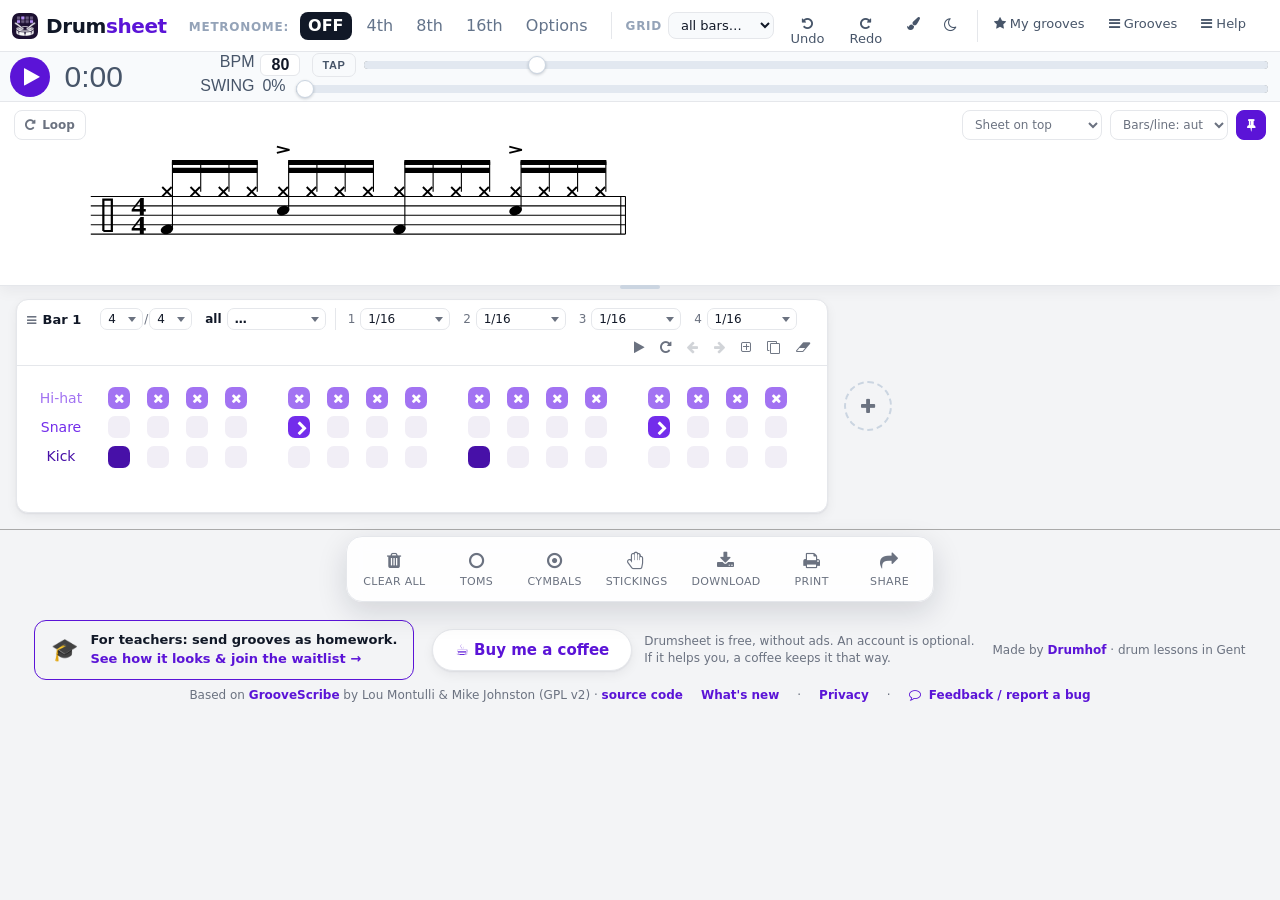
==== docs/index.html @ 0ab05c83 "Publish: drag bars to reorder, sheet Loop button, play cursor over rests Cache version bumped to 179" ====
<!DOCTYPE html>
<html lang="en">
	<!-- HTML for the Groove Writer part of the Groove Scribe HTML application -->
	<!--Copyright 2015-2020 Lou Montulli, Mike Johnston  GPL V2.0 Please See LICENSE.txt for more details -->

    <head>
		<meta charset="utf-8">
		<title>Drumsheet: free online drum notation editor</title>
		<link rel="canonical" href="https://drumsheet.app/">
		<meta name="description" content="Drumsheet is a free online drum notation editor: write grooves, hear them, loop bars, mix time signatures, triplets and sextuplets, 4 toms and ride. Share, print or download.">

		<meta name="viewport" content="width=device-width, initial-scale=1">
		<script>
			(function () {
				var t = null;
				try { t = localStorage.getItem('benTheme'); } catch (e) {}
				if (t === 'dark' || (!t && window.matchMedia && window.matchMedia('(prefers-color-scheme: dark)').matches))
					document.documentElement.classList.add('ben-dark');
				var g = null;
				try { g = localStorage.getItem('benGridStyle'); } catch (e) {}
				if (g !== 'classic') document.documentElement.classList.add('ben-pads');
				// one picked colour -> whole palette (light + dark) and the icon
				function hexHsl(hex) {
					var r = parseInt(hex.substr(1, 2), 16) / 255, g = parseInt(hex.substr(3, 2), 16) / 255, b = parseInt(hex.substr(5, 2), 16) / 255;
					var mx = Math.max(r, g, b), mn = Math.min(r, g, b), h = 0, s = 0, l = (mx + mn) / 2;
					if (mx !== mn) {
						var d = mx - mn; s = l > 0.5 ? d / (2 - mx - mn) : d / (mx + mn);
						h = mx === r ? (g - b) / d + (g < b ? 6 : 0) : mx === g ? (b - r) / d + 2 : (r - g) / d + 4; h *= 60;
					}
					return [Math.round(h), Math.round(s * 100)];
				}
				window.benColour = '#7c3aed';
				window.benSetColour = function (hex) {
					if (!/^#[0-9a-f]{6}$/i.test(hex || '')) hex = '#7c3aed';
					window.benColour = hex;
					var hs = hexHsl(hex), H = hs[0], S = Math.max(25, Math.min(85, hs[1])), T = (H + 28) % 360;
					function c(h, s, l) { return 'hsl(' + h + ',' + Math.round(s) + '%,' + l + '%)'; }
					var css = 'html.ben-tint:not(.ben-dark){--ben-brand:' + c(H, S, 46) + ';--ben-brand-soft:' + c(H, S, 97) + ';--ben-brand-ink:#fff;' +
						'--pad-hh:' + c(H, S, 70) + ';--pad-sn:' + c(H, S, 55) + ';--pad-kick:' + c(H, S, 36) + ';--pad-tom:' + c(T, S, 66) + ';' +
						'--pad-off:' + c(H, S * 0.4, 95) + ';--pad-off-hover:' + c(H, S * 0.4, 89) + '}' +
						'html.ben-tint.ben-dark{--ben-brand:' + c(H, S, 76) + ';--ben-brand-soft:' + c(H, S * 0.7, 20) + ';--ben-brand-ink:' + c(H, 40, 8) + ';' +
						'--ben-bg:' + c(H, 38, 6) + ';--ben-surface:' + c(H, 32, 12) + ';--ben-line:' + c(H, 26, 22) + ';--ben-chrome:' + c(H, 38, 6) + ';--ben-staff:' + c(H, 26, 22) + ';' +
						'--ben-tint-top:' + c(H, 38, 9) + ';--ben-tint-menu:' + c(H, 32, 15) + ';' +
						'--ben-chrome-2:' + c(H, 34, 13) + ';--ben-chrome-hover:' + c(H, 28, 22) + ';--ben-tint-dock:hsla(' + H + ',32%,12%,0.94);--ben-tint-track:' + c(H, 24, 24) + ';' +
						'--pad-hh:' + c(H, S, 82) + ';--pad-sn:' + c(H, S, 72) + ';--pad-kick:' + c(H, S, 62) + ';--pad-tom:' + c(T, S, 84) + ';' +
						'--pad-off:' + c(H, 24, 24) + ';--pad-off-hover:' + c(H, 24, 31) + '}';
					var st = document.getElementById('benColourStyle');
					if (!st) { st = document.createElement('style'); st.id = 'benColourStyle'; document.head.appendChild(st); }
					st.textContent = css;
					var tc = document.querySelector('meta[name="theme-color"]');
					if (!tc) { tc = document.createElement('meta'); tc.name = 'theme-color'; document.head.appendChild(tc); }
					tc.content = document.documentElement.classList.contains('ben-dark') ? 'hsl(' + H + ',38%,9%)' : '#ffffff';
					document.documentElement.classList.add('ben-tint');
					benDrawIcon(H, S);
				};
				// icon: dark tinted square, white drum + sticks, coloured pads
				var glyph = null;
				function benDrawIcon(H, S) {
					function draw() {
						var out = {};
						[64, 32].forEach(function (n) {
							var cv = document.createElement('canvas'); cv.width = cv.height = n;
							var x = cv.getContext('2d'), k = n / 1254, rr = function (a, b, w, h, r) { x.beginPath(); x.moveTo(a + r, b); x.arcTo(a + w, b, a + w, b + h, r); x.arcTo(a + w, b + h, a, b + h, r); x.arcTo(a, b + h, a, b, r); x.arcTo(a, b, a + w, b, r); x.closePath(); x.fill(); };
							x.fillStyle = 'hsl(' + H + ',' + Math.min(S, 50) + '%,13%)'; rr(0, 0, n, n, n * 0.2);
							x.drawImage(glyph, 0, 0, n, n);
							var lit = { '0,1': 1, '1,0': 1, '1,3': 1 };
							[[168, 140], [345, 135]].forEach(function (row, ri) {
								[233, 442, 651, 860].forEach(function (cx, ci) {
									x.fillStyle = lit[ri + ',' + ci] ? 'hsl(' + H + ',' + S + '%,76%)' : 'hsl(' + H + ',16%,42%)';
									rr(cx * k, row[0] * k, 160 * k, row[1] * k, 22 * k);
								});
							});
							out[n] = cv.toDataURL('image/png');
						});
						var setLogo = function () {
							document.querySelectorAll('link[rel="icon"]').forEach(function (l) { l.href = out[32]; });
							var im = document.querySelector('.ben-logo-icon'); if (im) im.src = out[64];
						};
						setLogo(); document.addEventListener('DOMContentLoaded', setLogo);
					}
					if (glyph && glyph.complete) return draw();
					glyph = new Image(); glyph.onload = draw; glyph.src = 'images/beatsheet-glyph.png';
				}
				var c = null;
				try { c = localStorage.getItem('benColour'); } catch (e) {}
				if (c === 'blue') c = '#2563eb';
				window.benSetColour(c);
			})();
		</script>
		<meta name="apple-mobile-web-app-capable" content="yes">
		<meta name="mobile-web-app-capable" content="yes">
		<link rel="icon" type="image/png" sizes="32x32" href="images/favicon-32.png">
		<link rel="icon" sizes="192x192" href="images/beatsheet-icon-192.png">
		<link rel="icon" sizes="96x96" href="images/beatsheet-icon-96.png">
		<link rel="apple-touch-icon" href="images/apple-touch-icon.png">

		<meta property="og:description" content="Free online drum notation editor: write grooves, hear them, loop bars, mixed meters, triplets, 4 toms and ride."/>
		<meta property="og:site_name" content="Drumsheet"/>
		<meta property="og:title" content="Drumsheet: free online drum notation editor"/>
		<meta property="og:type" content="website"/>
		<meta property="og:url" content="https://drumsheet.app/"/>
		<meta property="og:image" content="https://drumsheet.app/images/og-image-2.png"/>
		<meta property="og:image:width" content="1200"/>
		<meta property="og:image:height" content="630"/>
		<meta property="og:image:alt" content="Drumsheet: free online drum notation editor"/>
		<meta name="twitter:card" content="summary_large_image"/>
		<meta name="twitter:image" content="https://drumsheet.app/images/og-image-2.png"/>


		<link rel="stylesheet" type="text/css" href="font-awesome/4.7.0/css/font-awesome.min.css">
	    <link rel="stylesheet" type="text/css" href="css/groove_writer_orange.css?v=1795626119">
		<link rel="stylesheet" type="text/css" href="css/groove_display_orange.css?v=1795626119">
		<link rel="stylesheet" type="text/css" href="css/groove_ben_modern.css?v=1795626119">

		<!--   Other peoples JS libraries    -->
		<!-- <script src="./MIDI.js/js/MIDI/MIDI.JS.min.js" type="text/javascript"></script> -->
		<script src="./MIDI.js/js/MIDI/AudioDetect.js" type="text/javascript"></script>
		<script src="./MIDI.js/js/MIDI/LoadPlugin.js" type="text/javascript"></script>
		<script src="./MIDI.js/js/MIDI/Plugin.js" type="text/javascript"></script>
		<script src="./MIDI.js/js/MIDI/Player.js" type="text/javascript"></script>
		<script src="./MIDI.js/inc/DOMLoader.XMLHttp.js" type="text/javascript"></script>
		<script src="./MIDI.js/inc/jasmid/stream.js"></script>
		<script src="./MIDI.js/inc/jasmid/midifile.js"></script>
		<script src="./MIDI.js/inc/jasmid/replayer.js"></script>
		<script src="./MIDI.js/inc/Base64.js"></script>
		<script src="./MIDI.js/inc/base64binary.js"></script>

		<!-- script to render ABC to an SVG image -->
		<script type="text/javascript" src="./js/abc2svg-1.js"></script>

		<!-- script to convert SVG to PNGs for download -->
		<script type="text/javascript" src="./js/pablo.min.js"></script>

		<!-- script for sharing to social sites -->


		<!-- Minified version: <script src="./js/groove_writer.min.js" type="text/javascript"></script> -->

		<!-- jsmidgen for generating a midi file -->
		<script src="./js/jsmidgen.js" type="text/javascript"></script>
		<!-- iOS: allow Web Audio to play through the silent switch -->
		<script src="./js/unmute.js" type="text/javascript"></script>
		<!--   our custom JS is loaded as an ES module at the end of <body> (js/main.js).
		       It creates window.myGrooveWriter, builds the dynamic DOM, and runs the
		       page-load init. -->

    <script>
	// privacy-friendly visitor count (GoatCounter: no cookies, no personal data), only on drumsheet.app
	if (location.hostname === 'drumsheet.app') {
		window.goatcounter = { path: function () { return location.pathname; } }; // grooves in the link are not sent
		var gc = document.createElement('script');
		gc.async = true;
		gc.src = 'https://gc.zgo.at/count.js';
		gc.dataset.goatcounter = 'https://drumsheet.goatcounter.com/count';
		document.head.appendChild(gc);
	}
	window.benCount = function (name) {
		try { if (window.goatcounter && window.goatcounter.count) window.goatcounter.count({ path: name, title: name, event: true }); } catch (e) {}
	};
</script>
</head>
    <body>

	<div id="GrooveWriter">
		<div class="nonPrintable">
			<div id="LeftHandNav">
				<span id="divisionButtonContainer">
					<span id="logoInSubdivision" class="left-button-content"><img src="images/GScribe_Logo_lone_g.svg"></span>
					<span class="left-button edit-block" id="timeLabel" onclick="myGrooveWriter.timeSigPopupOpen();"><span class="left-button-content"><span><span id="timeSigLabel" class="buttonFraction"><sup>4</sup>/<sub>4</sub></span><span id="timeSubLabel">TIME</span></span></span></span>
					<span class="left-button subdivision edit-block" id="subdivision_8ths"  onclick="myGrooveWriter.changeDivision(8);"><span class="left-button-content"><span><span class="buttonFraction"><sup>1</sup>/<sub>8</sub></span>NOTES</span></span></span>
					<span class="left-button subdivision edit-block" id="subdivision_16ths" onclick="myGrooveWriter.changeDivision(16);"><span class="left-button-content"><span><span class="buttonFraction"><sup>1</sup>/<sub>16</sub></span>NOTES</span></span></span>
					<span class="left-button subdivision edit-block" id="subdivision_32ths" onclick="myGrooveWriter.changeDivision(32);"><span class="left-button-content"><span><span class="buttonFraction"><sup>1</sup>/<sub>32</sub></span>NOTES</span></span></span>
					<span class="left-button subdivision edit-block" id="subdivision_12ths" onclick="myGrooveWriter.changeDivision(12);"><span class="left-button-content"><span><span class="buttonFraction"><sup>1</sup>/<sub>8</sub></span>TRIPLETS</span></span></span>
					<span class="left-button subdivision edit-block" id="subdivision_24ths" onclick="myGrooveWriter.changeDivision(24);"><span class="left-button-content"><span><span class="buttonFraction"><sup>1</sup>/<sub>16</sub></span>TRIPLETS</span></span></span>
					<span class="left-button subdivision edit-block" id="subdivision_48ths" onclick="myGrooveWriter.changeDivision(48);"><span class="left-button-content"><span>MIXED<br>Division</span></span></span>

					<!-- Populated by js/main.js after load (was document.write). -->
					<span id="viewEditSwitchSlot"></span>
					<span id="advancedEditSlot"></span>

					<span class="left-button edit-block" id="undoButton" onclick="myGrooveWriter.undoCommand();"><span class="left-button-content"><i class="fa fa-undo"></i>&nbsp;&nbsp;Undo</span></span>
				</span>

			</div>
			<div id="TopNav" class="fullWidthEle">
				<span id="logoTextUpperLeft"><span class="ben-logo"><img class="ben-logo-icon" src="images/beatsheet-logo-64.png" alt="">Drum<b>sheet</b></span></span>
				<span id="upperLeft">
					<span id="metronomeContainer">
						<span id="metronomeLabel">METRONOME:</span>
						<span class="metronomeButton" id="metronomeOff" onclick="myGrooveWriter.setMetronomeFrequency(0);">OFF</span>
						<span class="metronomeButton" id="metronome4ths" onclick="myGrooveWriter.setMetronomeFrequency(4);">4th</span>
						<span class="metronomeButton" id="metronome8ths" onclick="myGrooveWriter.setMetronomeFrequency(8);">8th</span>
						<span class="metronomeButton" id="metronome16ths" onclick="myGrooveWriter.setMetronomeFrequency(16);">16th</span>
						<span class="metronomeButton" id="metronomeTrip" title="Triplets (3 per beat)" onclick="myGrooveWriter.setMetronomeFrequency(12);">3</span>
						<span class="metronomeButton" id="metronomeSext" title="Sextuplets (6 per beat)" onclick="myGrooveWriter.setMetronomeFrequency(24);">6</span>
						<span class="metronomeButton Options grooveDB_hidden" id="metronomeOptionsAnchor" onclick="myGrooveWriter.metronomeOptionsAnchorClick(event);">Options</span>
					</span>
					<span id="benGridAll" title="Set the grid of every beat in every bar">
						<span id="benGridAllLabel">GRID</span>
						<select onchange="myGrooveWriter.setAllBeats('all', this.value); this.value='';">
							<option value="">all bars…</option>
							<option value="4">1/4</option>
							<option value="8">1/8</option>
							<option value="16">1/16</option>
							<option value="32">1/32</option>
							<option value="8t">triplets</option>
							<option value="16t">sextuplets</option>
						</select>
					</span>
				</span>
				<span id="benUndoRedo">
					<span class="rightButtons" onclick="myGrooveWriter.undoCommand();" title="Undo (Ctrl+Z)"><i class="fa fa-undo"></i> Undo</span>
					<span class="rightButtons" onclick="myGrooveWriter.redoCommand();" title="Redo (Ctrl+Y)"><i class="fa fa-repeat"></i> Redo</span>
					<span class="rightButtons" id="benLookToggle" title="Look: grid style and colour" onclick="benLookMenu(event)"><i class="fa fa-paint-brush"></i></span>
					<span class="rightButtons" id="benThemeToggle" title="Dark / light mode" onclick="(function(){var d=document.documentElement.classList.toggle('ben-dark');try{localStorage.setItem('benTheme', d?'dark':'light')}catch(e){};window.benSetColour(window.benColour)})();"><i class="fa fa-moon-o"></i></span>
				</span>
				<span id="upperRight">
					<span class="rightButtons grooveDB_hidden" id="permutationAnchor" onclick="myGrooveWriter.permutationAnchorClick(event);"><i class="fa fa-bars"></i> Permutations</span>
					<span class="rightButtons" id="benMyGroovesBtn" title="My grooves: save and open your own grooves (Ctrl+S)" onclick="myGrooveWriter.showMyGrooves();"><i class="fa fa-star"></i> My grooves</span>
					<span class="rightButtons" id="groovesAnchor" onclick="myGrooveWriter.groovesAnchorClick(event);"><i class="fa fa-bars"></i> Grooves</span>
					<span class="rightButtons" id="helpAnchor" onclick="myGrooveWriter.helpAnchorClick(event);"><i class="fa fa-bars"></i> Help</span>
				</span>
			</div>
			<div id="midiPlayer" class="fullWidthEle"><!-- space for the midiplayer to be attached by the javascript --></div>
		</div>

		<div id="RightHandContent">
			<div class="nonPrintable">

				<!-- Contents built by js/main.js (was document.write). -->
				<div id="PermutationOptions"></div>
			</div>

			<div class="Printable">
				<!-- rendering area -->
				<div id="sheetMusicDiv" class="fullWidthEle">
					<div id="svgTarget" class="svgTarget">
						<!-- space for the SVG sheet music to display -->
					</div>
				</div>
			</div>
			<div class="nonPrintable">

				<p class="warnings">Warnings:</p>
				<div class="warnings" id="diverr">
				</div>

				<div id="sheetMusicTextFields" class="fullWidthEle grooveDB_hidden edit-block">
					<span class="sheetMusicTextField"><b>Title:</b> <input class="sheetMusicInputField" id="tuneTitle" placeholder="optional" onchange="myGrooveWriter.refresh_ABC();" type="text"></span>
					<span class="sheetMusicTextField"><b>Author:</b> <input class="sheetMusicInputField" id="tuneAuthor" placeholder="optional" onchange="myGrooveWriter.refresh_ABC();"  type="text"></span>
					<span class="sheetMusicTextField"><b>Comment:</b> <input class="sheetMusicInputField" id="tuneComments" placeholder="optional" onchange="myGrooveWriter.refresh_ABC();"  type="text"></span>
					<span id='KeyButton'><input type="checkbox" class="hiddenCheckbox" id="showLegend" onclick="myGrooveWriter.refresh_ABC();"><label id="LegendLabel" for="showLegend"><i class="fa fa-key"></i></label></span>
				</div>

				<div id="musicalInput" class="fullWidthEle edit-block">
					<!-- The clickable note grid is built by js/main.js (was document.write). -->
					<div id="measureContainer"></div>
				</div>


				<div id="bottomButtonRow" class="fullWidthEle">
					<span class="pageBottomButton edit-block" id="clearAllNotesButton" onclick="event.preventDefault(); myGrooveWriter.clearAllNotes();"><span class="bottomButtonIcon"><i class="fa fa-trash fa-2x"></i></span><span class="bottomButtonLabel">CLEAR ALL</span></span>
					<span class="pageBottomButton edit-block" id="showHideTomsButton" onclick="event.preventDefault(); myGrooveWriter.showHideToms(false, false);"><span class="bottomButtonIcon"><i class="fa fa-circle-o"></i></span><span class="bottomButtonLabel">TOMS</span></span>
					<span class="pageBottomButton edit-block" id="showHideRideButton" onclick="event.preventDefault(); myGrooveWriter.showHideRide();"><span class="bottomButtonIcon"><i class="fa fa-dot-circle-o fa-2x"></i></span><span class="bottomButtonLabel">CYMBALS</span></span>
					<span class=" grooveDB_hidden pageBottomButton" id="stickingsButton" onclick="myGrooveWriter.stickingsAnchorClick();"><span class="bottomButtonIcon"><i class="fa fa-hand-paper-o"></i></span><span class="bottomButtonLabel">STICKINGS</span></span>
					<span class=" grooveDB_hidden pageBottomButton" id="downloadButton" onclick="myGrooveWriter.DownloadAnchorClick();"><span class="bottomButtonIcon"><i class="fa fa-download fa-2x"></i></span><span class="bottomButtonLabel">DOWNLOAD</span></span>
					<span class=" grooveDB_hidden pageBottomButton" id="printButton" onclick="myGrooveWriter.printMusic();"><span class="bottomButtonIcon"><i class="fa fa-print fa-2x"></i></span><span class="bottomButtonLabel">PRINT</span></span>
					<span class=" grooveDB_hidden pageBottomButton" id="shareSaveButton" onclick="event.preventDefault(); myGrooveWriter.show_FullURLPopup();"><span class="bottomButtonIcon"><i class="fa fa-share fa-2x"></i></span><span class="bottomButtonLabel">SHARE</span></span>
				</div>
				<div id="benFooter">
					<a class="ben-teachers" href="teachers.html" onclick="window.benCount && window.benCount('teachers-box-click')"><span class="ben-teachers-icon">&#127891;</span><span><b>For teachers:</b> send grooves as homework.<br><u>See how it looks &amp; join the waitlist &rarr;</u></span></a>
					<span class="ben-coffee-wrap"><a class="ben-coffee" href="https://ko-fi.com/gladinathor" target="_blank" rel="noopener">&#9749; Buy me a coffee</a><span class="ben-coffee-note">Drumsheet is free, without ads. An account is optional.<br>If it helps you, a coffee keeps it that way.</span></span>
					<span>Made by <a href="https://drumhof.com" target="_blank" rel="noopener">Drumhof</a> &middot; drum lessons in Gent</span>
					<span>Based on <a href="https://github.com/montulli/GrooveScribe" target="_blank" rel="noopener">GrooveScribe</a> by Lou Montulli &amp; Mike Johnston (GPL v2) &middot; <a href="https://github.com/bengladine/beatsheet" target="_blank" rel="noopener">source code</a></span>
					<a class="ben-privacy" href="javascript:void(0)" onclick="myGrooveWriter.showWhatsNew && myGrooveWriter.showWhatsNew()">What's new</a> &middot; <a class="ben-privacy" href="privacy.html">Privacy</a> &middot; <a class="ben-feedback" href="https://forms.gle/rgXMxauXFDep4EJq6" target="_blank" rel="noopener"><i class="fa fa-comment-o"></i> Feedback / report a bug</a>
				</div>


				<div id="midiTextOutput">
				</div>

				<span id="hiddenDescription">
					GrooveScribe allows drummers to easily create grooves, listen, share, print sheet music, and more.
					Use the GrooveScribe to create new grooves, figure out the groove to your favorite song,
					or write down the groove to your latest tune.
				</span>

				<!-- GrooveDB output area -->
				<div id="GrooveDB_MetaData" class="grooveDB_show" style="display:none;">
					<div id="grooveDBInstructions">
					This is the text that should be added to the GrooveDB for this groove.  <br>
					<b>Copy and paste it into the GrooveDB edit window </b>
					</div>
					<div>
					<textarea id="GrooveDB_source" class="fullWidthEle"></textarea>
					</div>
				</div>

				<div id="debugDisplayArea">
					<span id="undoStack"></span>
					<span id="redoStack"></span>
					<span id="URLSearchData"></span>
					<!-- ABC notation -->
					<A href="" id="showHideABC" onclick="event.preventDefault(); myGrooveWriter.ShowHideABCResults();">Show/Hide ABC Notation</a>

					<div id="ABC_Results">
						ABC Notation is used for rendering the music.  You can see what is being generated below.
						You can even edit it.  <br>
						NOTE: whenever the page is modified, the ABC Notation below will be overwritten automatically. <br>
						For more information about ABC Notation go here: <a href="http://abcnotation.com/">http://abcnotation.com/</a>
						<p></p>
						<textarea id="ABCsource" rows="10" cols="72" ></textarea>
						<br>
						<button type="button" onclick="myGrooveWriter.displayNewSVG();">Re-render the music</button>
						<button type="button" onclick="myGrooveWriter.saveABCtoFile();">Save ABC to file</button>
					</div>
					<span id="debugOutput"></span>
				</div>

				<div id="totalPlayTime">
				</div>
			</div>
		</div>


		<!-- context menu that will pop up over notes in advaced edit mode or right click -->
		<div class="noteContextMenu">
			<ul id="metronomeOptionsContextMenu" class="list">
				<li class="metronomeOptionsContextMenuItem" id="metronomeOptionsContextMenuSolo"      onclick='myGrooveWriter.metronomeOptionsMenuPopupClick("Solo");'  title="Just hear the metronome." >Solo</li>
				<li class="metronomeOptionsContextMenuItem" id="metronomeOptionsContextMenuSpeedUp"   onclick='myGrooveWriter.metronomeOptionsMenuPopupClick("SpeedUp");' title="Increase the tempo automatically" >Auto speed up</li>
				<li class="metronomeOptionsContextMenuItem" id="metronomeOptionsContextMenuCountIn"   onclick='myGrooveWriter.metronomeOptionsMenuPopupClick("CountIn");' title="One measure of metronome count in at the start" >Count it in</li>
				<li class="metronomeOptionsContextMenuItem" id="metronomeOptionsContextMenuOffTheOne" onclick='myGrooveWriter.metronomeOptionsMenuPopupClick("OffTheOne");' title="Click on the e, &, or a">Offset click</li>
				<!--
				<li id="metronomeOptionsContextMenuDropper"   onclick='myGrooveWriter.metronomeOptionsMenuPopupClick("Dropper")'  >Beat Dropper</li>
				-->
			</ul>
		</div>
		<div class="noteContextMenu">
			<ul id="metronomeOptionsOffsetClickContextMenu" class="list">
				<li class="metronomeOptionsOffsetClickContextMenuItem menuChecked" id="metronomeOptionsOffsetClickContextMenuOnThe1"   onclick='myGrooveWriter.metronomeOptionsMenuOffsetClickPopupClick("1");'>Start on "<b>1</b>"</li>
				<li class="metronomeOptionsOffsetClickContextMenuItem" id="metronomeOptionsOffsetClickContextMenuOnTheE"   onclick='myGrooveWriter.metronomeOptionsMenuOffsetClickPopupClick("E");'>Start on "<b>E</b>"</li>
				<li class="metronomeOptionsOffsetClickContextMenuItem" id="metronomeOptionsOffsetClickContextMenuOnTheAND" onclick='myGrooveWriter.metronomeOptionsMenuOffsetClickPopupClick("AND");'>Start on "<b>&amp;</b>"</li>
				<li class="metronomeOptionsOffsetClickContextMenuItem" id="metronomeOptionsOffsetClickContextMenuOnTheA"   onclick='myGrooveWriter.metronomeOptionsMenuOffsetClickPopupClick("A");'>Start on "<b>A</b>"</li>
				<li class="metronomeOptionsOffsetClickContextMenuItem" id="metronomeOptionsOffsetClickContextMenuOnTheROTATE"  onclick='myGrooveWriter.metronomeOptionsMenuOffsetClickPopupClick("ROTATE");'>Rotate through</li>
			</ul>
		</div>
		<div class="noteContextMenu">
			<ul id="metronomeOptionsOffsetClickForTripletsContextMenu" class="list">
				<li class="metronomeOptionsOffsetClickContextMenuItem menuChecked" id="metronomeOptionsOffsetClickContextMenuOnThe1Triplet"  onclick='myGrooveWriter.metronomeOptionsMenuOffsetClickPopupClick("1");'>Start on "<b>1</b>"</li>
				<li class="metronomeOptionsOffsetClickContextMenuItem" id="metronomeOptionsOffsetClickContextMenuOnTheTI" onclick='myGrooveWriter.metronomeOptionsMenuOffsetClickPopupClick("TI");'>Start on "<b>&amp;</b>"</li>
				<li class="metronomeOptionsOffsetClickContextMenuItem" id="metronomeOptionsOffsetClickContextMenuOnTheTA" onclick='myGrooveWriter.metronomeOptionsMenuOffsetClickPopupClick("TA");'>Start on "<b>A</b>"</li>
				<li class="metronomeOptionsOffsetClickContextMenuItem" id="metronomeOptionsOffsetClickContextMenuOnTheROTATE"   onclick='myGrooveWriter.metronomeOptionsMenuOffsetClickPopupClick("ROTATE");'>Rotate through</li>
			</ul>
		</div>
		<div class="noteContextMenu">
			<ul id="stickingContextMenu" class="list">
				<li onclick='myGrooveWriter.notePopupClick("sticking", "off");'>Off</li>
				<li onclick='myGrooveWriter.notePopupClick("sticking","right");'><b>R</b>ight</li>
				<li onclick='myGrooveWriter.notePopupClick("sticking","left");'><b>L</b>eft</li>
				<li onclick='myGrooveWriter.notePopupClick("sticking","both");'><b>R/L</b></li>
				<li onclick='myGrooveWriter.notePopupClick("sticking", "count");'>Count</li>
			</ul>
		</div>
		<div class="noteContextMenu">
			<ul id="hhContextMenu" class="list">
				<li onclick='myGrooveWriter.notePopupClick("hh", "off");'>Off</li>
				<li onclick='myGrooveWriter.notePopupClick("hh","normal");'>Hi-hat normal</li>
				<li onclick='myGrooveWriter.notePopupClick("hh","open");'>Hi-hat open</li>
				<!-- <li onclick='myGrooveWriter.notePopupClick("hh","close");'>Hi-hat closed</li> -->
				<li onclick='myGrooveWriter.notePopupClick("hh","accent");'>Hi-hat accent</li>
				<li onclick='myGrooveWriter.notePopupClick("hh","crash");'>Crash</li>
				<li onclick='myGrooveWriter.notePopupClick("hh","crash2");'>Crash 2</li>
				<li onclick='myGrooveWriter.notePopupClick("hh","ride");'>Ride</li>
				<li onclick='myGrooveWriter.notePopupClick("hh","ride_bell");'>Ride Bell</li>
				<li onclick='myGrooveWriter.notePopupClick("hh","cow_bell");'>Cow Bell</li>
				<li onclick='myGrooveWriter.notePopupClick("hh","stacker");'>Stacker</li>
				<li onclick='myGrooveWriter.notePopupClick("hh","metronome_normal");'>Click</li>
				<li onclick='myGrooveWriter.notePopupClick("hh","metronome_accent");'>Click - accent</li>
			</ul>
		</div>
		<div class="noteContextMenu">
			<ul id="tom1ContextMenu" class="list">
				<li onclick='myGrooveWriter.notePopupClick("tom1", "off");'>Off</li>
				<li onclick='myGrooveWriter.notePopupClick("tom1", "normal");'>Tom Normal</li>
			</ul>
		</div>
		<div class="noteContextMenu">
			<ul id="tom2ContextMenu" class="list">
				<li onclick='myGrooveWriter.notePopupClick("tom2", "off");'>Off</li>
				<li onclick='myGrooveWriter.notePopupClick("tom2", "normal");'>Tom Normal</li>
			</ul>
			<ul id="tom3ContextMenu" class="list">
				<li onclick='myGrooveWriter.notePopupClick("tom3", "off");'>Off</li>
				<li onclick='myGrooveWriter.notePopupClick("tom3", "normal");'>Tom Normal</li>
			</ul>
			<ul id="tom4ContextMenu" class="list">
				<li onclick='myGrooveWriter.notePopupClick("tom4", "off");'>Off</li>
				<li onclick='myGrooveWriter.notePopupClick("tom4", "normal");'>Tom Normal</li>
			</ul>
		</div>
		<div class="noteContextMenu">
			<ul id="snareContextMenu" class="list">
				<li onclick='myGrooveWriter.notePopupClick("snare", "off");'>Off</li>
				<li onclick='myGrooveWriter.notePopupClick("snare", "normal");'>Snare Normal</li>
				<li onclick='myGrooveWriter.notePopupClick("snare", "accent");'>Snare Accent</li>
				<li onclick='myGrooveWriter.notePopupClick("snare", "ghost");'>Ghost Note</li>
				<li onclick='myGrooveWriter.notePopupClick("snare", "xstick");'>Cross Stick</li>
				<li onclick='myGrooveWriter.notePopupClick("snare", "buzz");'>Buzz Stroke</li>
				<li onclick='myGrooveWriter.notePopupClick("snare", "flam");'>Flam</li>
			</ul>
		</div>
		<div class="noteContextMenu">
			<ul id="kickContextMenu" class="list">
				<li onclick='myGrooveWriter.notePopupClick("kick", "off");'>Off</li>
				<li onclick='myGrooveWriter.notePopupClick("kick", "normal");'>Kick Normal</li>
				<li onclick='myGrooveWriter.notePopupClick("kick", "splash");'>Hi-hat foot</li>
				<li onclick='myGrooveWriter.notePopupClick("kick", "kick_and_splash");'>Kick &amp; Hi-hat foot</li>
			</ul>
		</div>
		<div class="noteContextMenu">
			<ul id="stickingsLabelContextMenu" class="list">
				<li onclick='myGrooveWriter.noteLabelPopupClick("stickings", "all_off");'>all <b>Off</b></li>
				<li onclick='myGrooveWriter.noteLabelPopupClick("stickings", "alternate");'>alternate <b>R</b>/<b>L</b></li>
				<li onclick='myGrooveWriter.noteLabelPopupClick("stickings", "all_right");'>all <b>R</b>s</li>
				<li onclick='myGrooveWriter.noteLabelPopupClick("stickings", "all_left");'>all <b>L</b>s</li>
				<li onclick='myGrooveWriter.noteLabelPopupClick("stickings", "all_count");'><b>C</b>ounts</li>
				<li onclick='myGrooveWriter.noteLabelPopupClick("stickings", "cancel");'>cancel</li>
			</ul>
		</div>
		<div class="noteContextMenu">
			<ul id="hhLabelContextMenu" class="list">
				<li onclick='myGrooveWriter.noteLabelPopupClick("hh", "all_off");'>all Hi-hats <b>Off</b></li>
				<li onclick='myGrooveWriter.noteLabelPopupClick("hh", "all_on");'>all Hi-hats <b>On</b></li>
				<li class="ben-convert" onclick='myGrooveWriter.noteLabelPopupClick("hh", "convert_normal");'>→ convert to <b>Normal</b></li>
				<li class="ben-convert" onclick='myGrooveWriter.noteLabelPopupClick("hh", "convert_accent");'>→ convert to <b>Accent</b></li>
				<li class="ben-convert" onclick='myGrooveWriter.noteLabelPopupClick("hh", "convert_open");'>→ convert to <b>Open</b></li>
				<li class="ben-convert" onclick='myGrooveWriter.noteLabelPopupClick("hh", "convert_ride");'>→ convert to <b>Ride</b></li>
				<li class="ben-convert" onclick='myGrooveWriter.noteLabelPopupClick("hh", "convert_ride_bell");'>→ convert to <b>Ride bell</b></li>
				<li class="ben-convert" onclick='myGrooveWriter.noteLabelPopupClick("hh", "convert_crash");'>→ convert to <b>Crash</b></li>
				<li onclick='myGrooveWriter.noteLabelPopupClick("hh", "downbeats");'>downbeats</li>
				<li onclick='myGrooveWriter.noteLabelPopupClick("hh", "upbeats");'>upbeats</li>
				<li id='mute_hh_menu_item' onclick='myGrooveWriter.noteLabelPopupClick("hh", "mute");'>mute HH sound</li>
				<li onclick='myGrooveWriter.noteLabelPopupClick("hh", "cancel");'>cancel</li>
			</ul>
		</div>
		<div class="noteContextMenu">
			<ul id="tom1LabelContextMenu" class="list">
				<li onclick='myGrooveWriter.noteLabelPopupClick("tom1", "all_off");'>all Toms <b>Off</b></li>
				<li onclick='myGrooveWriter.noteLabelPopupClick("tom1", "all_on");'>all Toms <b>On</b></li>
				<li id='mute_tom1_menu_item' onclick='myGrooveWriter.noteLabelPopupClick("tom1", "mute");'>mute tom sound</li>
				<li onclick='myGrooveWriter.noteLabelPopupClick("tom1", "cancel");'>cancel</li>
			</ul>
		</div>
		<div class="noteContextMenu">
			<ul id="tom2LabelContextMenu" class="list">
				<li onclick='myGrooveWriter.noteLabelPopupClick("tom2", "all_off");'>all Toms <b>Off</b></li>
				<li onclick='myGrooveWriter.noteLabelPopupClick("tom2", "all_on");'>all Toms <b>On</b></li>
				<li id='mute_tom2_menu_item' onclick='myGrooveWriter.noteLabelPopupClick("tom2", "mute");'>mute tom sound</li>
				<li onclick='myGrooveWriter.noteLabelPopupClick("tom2", "cancel");'>cancel</li>
			</ul>
			<ul id="tom3LabelContextMenu" class="list">
				<li onclick='myGrooveWriter.noteLabelPopupClick("tom3", "all_off");'>all Toms <b>Off</b></li>
				<li onclick='myGrooveWriter.noteLabelPopupClick("tom3", "all_on");'>all Toms <b>On</b></li>
				<li id='mute_tom3_menu_item' onclick='myGrooveWriter.noteLabelPopupClick("tom3", "mute");'>mute tom sound</li>
				<li onclick='myGrooveWriter.noteLabelPopupClick("tom3", "cancel");'>cancel</li>
			</ul>
			<ul id="tom4LabelContextMenu" class="list">
				<li onclick='myGrooveWriter.noteLabelPopupClick("tom4", "all_off");'>all Toms <b>Off</b></li>
				<li onclick='myGrooveWriter.noteLabelPopupClick("tom4", "all_on");'>all Toms <b>On</b></li>
				<li id='mute_tom4_menu_item' onclick='myGrooveWriter.noteLabelPopupClick("tom4", "mute");'>mute tom sound</li>
				<li onclick='myGrooveWriter.noteLabelPopupClick("tom4", "cancel");'>cancel</li>
			</ul>
		</div>
		<div class="noteContextMenu">
			<ul id="snareLabelContextMenu" class="list">
				<li onclick='myGrooveWriter.noteLabelPopupClick("snare", "all_off");'>all Snares <b>Off</b></li>
				<li onclick='myGrooveWriter.noteLabelPopupClick("snare", "all_on");'>all <b>Accented</b></li>
				<li onclick='myGrooveWriter.noteLabelPopupClick("snare", "all_on_normal");'>all <b>Normal</b></li>
				<li onclick='myGrooveWriter.noteLabelPopupClick("snare", "all_on_ghost");'>all <b>Ghosts</b></li>
				<li class="ben-convert" onclick='myGrooveWriter.noteLabelPopupClick("snare", "convert_normal");'>→ convert to <b>Normal</b></li>
				<li class="ben-convert" onclick='myGrooveWriter.noteLabelPopupClick("snare", "convert_accent");'>→ convert to <b>Accent</b></li>
				<li class="ben-convert" onclick='myGrooveWriter.noteLabelPopupClick("snare", "convert_ghost");'>→ convert to <b>Ghost</b></li>
				<li class="ben-convert" onclick='myGrooveWriter.noteLabelPopupClick("snare", "convert_flam");'>→ convert to <b>Flam</b></li>
				<li class="ben-convert" onclick='myGrooveWriter.noteLabelPopupClick("snare", "convert_drag");'>→ convert to <b>Drag</b></li>
				<li class="ben-convert" onclick='myGrooveWriter.noteLabelPopupClick("snare", "convert_xstick");'>→ convert to <b>Cross-stick</b></li>
				<li class="ben-convert" onclick='myGrooveWriter.noteLabelPopupClick("snare", "convert_buzz");'>→ convert to <b>Buzz</b></li>
				<li id='mute_snare_menu_item' onclick='myGrooveWriter.noteLabelPopupClick("snare", "mute");'>mute snare sound</li>
				<li onclick='myGrooveWriter.noteLabelPopupClick("snare", "cancel");'>cancel</li>
			</ul>
		</div>
		<div class="noteContextMenu">
			<ul id="kickLabelContextMenu" class="list">
				<li onclick='myGrooveWriter.noteLabelPopupClick("kick", "all_off");'>all Kicks <b>Off</b></li>
				<li onclick='myGrooveWriter.noteLabelPopupClick("kick", "all_on");'>all Kicks <b>On</b></li>
				<li class="ben-convert" onclick='myGrooveWriter.noteLabelPopupClick("kick", "convert_normal");'>→ convert to <b>Kick</b></li>
				<li class="ben-convert" onclick='myGrooveWriter.noteLabelPopupClick("kick", "convert_splash");'>→ convert to <b>HH foot</b></li>
				<li class="ben-convert" onclick='myGrooveWriter.noteLabelPopupClick("kick", "convert_kick_and_splash");'>→ convert to <b>Kick + HH foot</b></li>
				<li onclick='myGrooveWriter.noteLabelPopupClick("kick", "hh_foot_nums_on");'>HH foot #'s <b>On</b></li>
				<li onclick='myGrooveWriter.noteLabelPopupClick("kick", "hh_foot_ands_on");'>HH foot &'s <b>On</b></li>
				<li id='mute_kick_menu_item' onclick='myGrooveWriter.noteLabelPopupClick("kick", "mute");'>mute kick sound</li>
				<li onclick='myGrooveWriter.noteLabelPopupClick("kick", "cancel");'>cancel</li>
			</ul>
		</div>
		<div class="noteContextMenu">
			<ul id="permutationContextMenu" class="list">
				<li onclick='myGrooveWriter.permutationPopupClick("none");'><b>None</b></li>
				<li onclick='myGrooveWriter.permutationPopupClick("kick_16ths");'><b>Kick</b> Permutation</li>
				<li onclick='myGrooveWriter.permutationPopupClick("snare_16ths");'><b>Snare</b> Permutation</li>
			</ul>
		</div>
		<div class="noteContextMenu">
			<ul id="helpContextMenu" class="list">
				<li onclick='myGrooveWriter.helpMenuPopupClick("undo");'>Undo (Ctrl-Z)</li>
				<li onclick='myGrooveWriter.helpMenuPopupClick("redo");'>Redo (Ctrl-Y)</li>
				<li onclick='myGrooveWriter.helpMenuPopupClick("help");'>Help</li>
				<li onclick='myGrooveWriter.helpMenuPopupClick("about");'>About</li>
			</ul>
		</div>
		<div class="noteContextMenu">
			<ul id="stickingsContextMenu" class="list" style="width: 200px;">
				<li onclick='myGrooveWriter.stickingsShowHideToggle();'><b>Show or Hide stickings</b></li>
				<li onclick='myGrooveWriter.stickingsReverseRL();'><b>Reverse stickings R/L</b></li>
			</ul>
		</div>
		<div class="noteContextMenu">
			<ul id="downloadContextMenu" class="list" style="width: 200px;">
				<li onclick='myGrooveWriter.SVGSaveAs();'><b>Download SVG Images</b></li>
				<li onclick='myGrooveWriter.PNGSaveAs();'><b>Download PNG Images</b></li>
				<li onclick='myGrooveWriter.MIDISaveAs();'><b>Download MIDI file</b></li>
			</ul>
		</div>
		<!-- The grooves menu is built by js/main.js (was document.write). -->
		<div id="grooveListWrapper"></div>

		<!-- dialog for the TIME label, hidden by default -->
		<div id="timeSigPopup">
			<div id="timeSigPopupTitle">Choose a Time Signature</div>
			<div id="timeSigPopupOptions">
			 <select id="timeSigPopupTimeSigTop">
			  <option value="2">2</option>
			  <option value="3">3</option>
			  <option selected value="4">4</option>
			  <option value="5">5</option>
			  <option value="6">6</option>
			  <option value="7">7</option>
			  <option value="8">8</option>
			  <option value="9">9</option>
			  <option value="10">10</option>
			  <option value="11">11</option>
			  <option value="12">12</option>
			  <option value="13">13</option>
			  <option value="14">14</option>
			  <option value="15">15</option>
			</select>
			<b id="timeSigPopupSlash">/</b>
			<select id="timeSigPopupTimeSigBottom">
			  <option selected value="4">4</option>
			  <option value="8">8</option>
			  <option value="16">16</option>
			</select>
			</div>
			<div id="timeSigPopupButtons">
			<button id="timeSigPopupCancel" onclick="myGrooveWriter.timeSigPopupClose('cancel');">Cancel</button>
			<button id="timeSigPopupOK" onclick="myGrooveWriter.timeSigPopupClose('ok');">Done</button>
			</div>
		</div>

		<!-- this is used by the share/save button, and is hidden by default -->
		<div id="fullURLPopup">
			<span id="fullURLPopupCloseButton" onclick="myGrooveWriter.close_FullURLPopup();"><i class="fa fa-lg fa-times-circle"></i></span>
			<div id="fullURLPopupTitle">Share Your Groove</div>
			<div id="fullURLPopupSubTitle">Use this URL to share or save this groove</div>
			<div id="fullURLPopupSubSubTitle">(You can also bookmark this page)</div>
			<div id="fullURLPopupCheckboxes">
				<span><label  id="shortURLLabel" class="fullURLPopupCheckboxLabel"><input type="checkbox" id="shortenerCheckbox" onchange="myGrooveWriter.shortenerCheckboxChanged();">Short URL</label></span>
				<span><label id="embedCodeLabel" class="fullURLPopupCheckboxLabel"><input type="checkbox" id="embedCodeCheckbox" onchange="myGrooveWriter.embedCodeCheckboxChanged();">Embed Code</label></span>
			</div>
			<div id="fullURLPopupTextFieldContainer"><input type="text" id="fullURLPopupTextField"></div>
			<br>
			<div id="shareButtonContainer">
				<button id="fullURLPopupCopyButton" onclick="myGrooveWriter.copyShareURLToClipboard();">&nbsp;<i class="fa fa-copy"></i> &nbsp;COPY&nbsp;</button>
			</div>
		</div>


		<!-- this is used by the metronome auto speed up option menu, and is hidden by default -->
		<div id="metronomeAutoSpeedupConfiguration">
			<div id="metronomeAutoSpeedupOutputText">
				Increase <span id="metronomeAutoSpeedupTempoIncreaseAmountOutput">5</span> bpm in
				<span id="metronomeAutoSpeedupTempoIncreaseIntervalOutput">2</span> min
			</div>
			<div id="metronomeAutoSpeedupConfigurationKeepIncreasing">
				<input type="checkbox" checked id="metronomeAutoSpeedUpKeepGoingForever"><label for="metronomeAutoSpeedUpKeepGoingForever">Keep increasing after the first interval</label>
			</div>
			<div id="metronomeAutoSpeedupConfigurationSliders">
				<div id="metronomeAutoSpeedupConfigurationAmountLable">Amount in BPM</div>
				<input type=range min=1 max=100 value=5 class="metronomeAutoSpeedUpRange" id="metronomeAutoSpeedupTempoIncreaseAmount" oninput="myGrooveWriter.updateRangeLabel(event, 'metronomeAutoSpeedupTempoIncreaseAmountOutput');">
				<div id="metronomeAutoSpeedupConfigurationIntervalLable">Interval in Minutes</div>
				<input type=range min=1 max=20 value=2 class="metronomeAutoSpeedUpRange" id="metronomeAutoSpeedupTempoIncreaseInterval" step="1" oninput="myGrooveWriter.updateRangeLabel(event, 'metronomeAutoSpeedupTempoIncreaseIntervalOutput');">
			</div>
			<div id="metronomeAutoSpeedupCloseButtonDiv">
				<button id="metronomeAutoSpeedupConfigurationCloseButton" onclick="myGrooveWriter.close_MetronomeAutoSpeedupConfiguration('ok');">Done</button>
			</div>
		</div>


		<!-- App entry point: ES module that boots the app and runs page-load init. -->
		<script type="module" src="js/main.js?v=1795626119"></script>


	</div>

    <script>
			function benLookMenu(ev) {
				ev.stopPropagation();
				var old = document.getElementById('benLookMenu');
				if (old) { old.remove(); return; }
				var de = document.documentElement;
				var m = document.createElement('div');
				m.id = 'benLookMenu';
				function group(title, key, cls, opts) {
					var h = document.createElement('div'); h.className = 'ben-look-h'; h.textContent = title; m.appendChild(h);
					var row = document.createElement('div'); row.className = 'ben-look-row'; m.appendChild(row);
					opts.forEach(function (o) {
						var b = document.createElement('button');
						b.innerHTML = (o[2] ? '<i class="ben-swatch" style="background:' + o[2] + '"></i>' : '') + o[1];
						var on = function () { return o[0] === 'on' ? de.classList.contains(cls) : !de.classList.contains(cls); };
						b.className = on() ? 'on' : '';
						b.onclick = function () {
							de.classList.toggle(cls, o[0] === 'on');
							try { localStorage.setItem(key, o[3]); } catch (e) {}
							row.querySelectorAll('button').forEach(function (x) { x.className = ''; });
							b.className = 'on';
							window.dispatchEvent(new Event('resize'));
						};
						row.appendChild(b);
					});
				}
				group('Grid', 'benGridStyle', 'ben-pads', [['off', 'Classic', '', 'classic'], ['on', 'Pads', '', 'pads']]);
				var h = document.createElement('div'); h.className = 'ben-look-h'; h.textContent = 'Colour'; m.appendChild(h);
				var inp = document.createElement('input'); inp.type = 'color'; inp.value = window.benColour; m.appendChild(inp);
				var save = function (hex) { window.benSetColour(hex); inp.value = hex; try { localStorage.setItem('benColour', hex); } catch (e) {} };
				inp.oninput = function () { save(inp.value); };
				var pr = document.createElement('div'); pr.className = 'ben-look-presets'; m.appendChild(pr);
				['#7c3aed', '#2563eb', '#0891b2', '#059669', '#d97706', '#dc2626', '#db2777', '#475569'].forEach(function (hex) {
					var sw = document.createElement('i'); sw.style.background = hex; sw.title = hex === '#7c3aed' ? 'Drumsheet purple (default)' : hex;
					sw.onclick = function () { save(hex); }; pr.appendChild(sw);
				});
				var r = ev.currentTarget.getBoundingClientRect();
				m.style.top = (r.bottom + 6) + 'px';
				m.style.right = Math.max(8, window.innerWidth - r.right) + 'px';
				document.body.appendChild(m);
				setTimeout(function () {
					document.addEventListener('pointerdown', function close(e) {
						if (!m.contains(e.target)) { m.remove(); document.removeEventListener('pointerdown', close, true); }
					}, true);
				}, 0);
			}
		</script>
	</body>

</html>
---- docs/css/groove_writer_orange.css ----
/* this is for debugging layout issues - puts a red border around everything */
/* body * { border: 1px solid red; }		 */
DEBUG {
  border: 1px solid red;
}
body {
  /* Use GrooveWriter instead of body for easy embedding */
  margin: 0px;
  height: 100vh;
  background-color: #393939;
}
#GrooveWriter {
  /* tag surrounds entire app */
  /* Use the following CSS to move the app down so a nav bar can be inserted above */
  /* width and height can also be set here to fit within a page */
  /* carefully set the height since a vertical scroll bar will be added to the right hand
		 * content when the height of the content is more than the height specified here.
		 * Usually set the height to 100vh - (the height of the top nav)
		 */
  position: relative;
  background-color: #393939;
  //background-color: #ddd;
  width: 100%;
  min-width: 800px;
  /* to embed, add your header height here.  Replace 0px with your header height */
  //height: 100%;
  font:
    100%/normal 'Lato',
    Calibri,
    sans-serif;
}
.fullWidthEle {
  max-width: 1478px; /* 1550 - 72 */
}
.warnings {
  font-family: monospace;
  display: none;
}

.Printable {
  display: block;
}
.nonPrintable {
  display: block;
}
#LeftHandNav {
  width: 70px;
  height: 100%;
  position: fixed;
  /position: absolute;
  #top: 111px;
  top: 0px;
  left: 0px;
  border-right: 2px solid #000;
  background: #393939;
  z-index: 999;
}
#TopNav {
  position: fixed;
  /position: relative;
  #top: 111px;
  top: 0px;
  left: 0px;
  z-index: 998;
  width: calc(100% - 72px);
  margin-left: 72px;
  height: 48px; /* total 48 */
  border-bottom: 1px solid #000;
  background: var(--header-bg-color);
  background: linear-gradient(to right, var(--header-bg-start-color), var(--header-bg-end-color));
  display: block;
}
#midiPlayer {
  /* more #midiPlayer css in groove_display.css */
  background: #000;
  width: calc(100% - 72px);
  height: 48px;
  position: fixed;
  #top: 160px;
  top: 49px;
  /position: relative;
  left: 72px;
  z-index: 999;
  border-bottom: 1px solid #000;
}
#RightHandContent {
  position: relative;
  #top: 209px;
  top: 98px;
  left: 72px;
  height: calc(100% - 98px);
  width: calc(100% - 72px);
  overflow-y: auto;
}
#logoTextUpperLeft {
  padding: 9px 10px 6px 5px;
  display: inline-block;
}
#logoTextUpperLeft img {
  height: 30px;
}
#upperLeft {
  margin-top: 12px;
  display: inline-block;
  white-space: nowrap;
  vertical-align: top;
}
#upperRight {
  margin-top: 12px;
  display: inline-block;
  float: right;
  margin-right: 10px;
  white-space: nowrap;
  vertical-align: top;
}

#divisionButtonContainer {
}
#metronomeContainer {
}
#metronomeLabel {
  display: inline-block;
  height: 20px;
  font-weight: 500;
  margin: 0px 5px 0px 10px;
  text-align: center;
  color: #eef;
}
.metronomeButton,
.rightButtons {
  padding: 2px;
  cursor: pointer;
  display: inline-block;
  /background: #0071ad;
  color: #eee;
  border: 0px solid #00b;
  text-align: center;
  border-radius: 20px;
  /width: 50px;
  margin: 0px 1px;
  height: 20px;
  transition: all 0.1s ease-in-out;
}
.rightButtons {
  margin: 0px 6px;
}
.metronomeButton:hover,
.rightButtons:hover,
.metronomeButton.selected:hover,
.rightButtons.selected:hover,
.rightButtons.buttonSelected:hover {
  /color: #3b5166;
  font-weight: 700;
  transform: scale(1.05);
}
.metronomeButton.options {
  width: 75px;
}
.metronomeButton.buttonSelected,
.metronomeButton.selected,
.rightButtons.buttonSelected {
  /* is a button and is selected */
  color: #fff;
  font-weight: 700;
  /background: #68c2ff;
}

#logoInSubdivision {
  background-color: #000;
}
#logoInSubdivision img {
  height: 40px;
}
.left-button {
  display: block;
  color: #999999;
  cursor: pointer;
}
.left-button-content {
  display: block;
  cursor: pointer;
  font-size: 12px;
  font-weight: bold;
  height: 48px;
  border-bottom: 1px solid #000;
  text-align: center;
  vertical-align: middle;
  display: -webkit-flex;
  display: flex;
  align-items: center;
  -webkit-align-items: center;
  justify-content: center;
  -webkit-justify-content: center;
  transition: all 0.1s ease-in-out;
}
#timeLabel {
  height: 48px; /* Override from above */
}
#timeSigLabel {
  color: #62c04c;
  font-size: 20px;
  margin-bottom: -5px;
}
#timeSubLabel {
  color: #62c04c;
  font-size: 12px;
}
.left-button.disabled,
.left-button.disabled:hover {
  color: #000;
  background-color: #393939;
}
.left-button.buttonSelected,
.left-button.buttonSelected:hover {
  /* is subdivision and is selected */
  background: #2484c0;
  color: #fff;
  cursor: auto;
  transform: scale(1.1);
}
.myButton:hover,
.left-button:hover {
  border-top-color: #28597a;
  background: #555555;
  color: #ccc;
  transform: scale(1.05);
}
.myButton:active,
.left-button:active {
  border-top-color: #1b435e;
  background: #1b435e;
}
.buttonFraction {
  /* The number above "triplet" in the .subdivision 1/4, 1/8, etc */
  display: block;
  font-size: 18px;
}
#advancedEditAnchor.buttonSelected {
  background: #009ffa;
  color: #fff;
  font-size: 14px;
}
.buttonText {
}
#undoButton {
  font-size: 14px;
}
#NotationLine {
  height: 35px;
  text-align: center;
  padding-top: 13px;
  border-bottom: 1px solid #aaa;
  background-color: #ddd;
}
#NotationLabel {
  display: inline-block;
  margin: auto;
  font-size: 20px;
  font-weight: bold;
  text-align: center;
  padding-left: 62px;
}
#KeyButton {
  float: right;
  padding-right: 5px;
  font-size: 18px;
  text-align: right;
}
#hiddenDescription {
  display: none;
}
#musicalInput {
  width: 100%;
  background: #fff;
  overflow-x: auto;
  overflow-y: hidden;
  border-bottom: 1px solid #aaa;
  text-align: center;
  white-space: nowrap;
}
@media only screen and (orientation: portrait) {
  #musicalInput {
    white-space: normal;
    /* wrap down on portait mode displays,
			 *	don't wrap in landscape mode
			 */
  }
}
#musicalInput.expanded {
  max-width: 5000px !important;
}
#measureContainer {
  margin-left: auto;
  margin-right: auto;
}
.staff-container {
  /margin-left: 2px;
  /margin-top: 2px;
  margin-right: -3px;
  margin-bottom: 0px;
  display: inline-block;
  background: #ffffff;
  text-align: left;
  white-space: nowrap;
}
.notes-row-container {
  display: inline-block;
}
.heading1 {
  font-size: 30px;
  font-weight: bold;
}
.line-labels {
  display: inline-block;
  vertical-align: top;
  width: 80px;
  font-size: 20px;
  display: table-cell;
}
.stickings-label {
  display: none;
  height: 25px;
  background: #f7f1cf;
  color: #000;
  padding-top: 9px;
  padding-left: 1px;
  font-size: 12px;
  cursor: pointer;
  text-align: center;
}
.hh-label {
  display: block;
  white-space: nowrap;
  margin-top: 16px;
  margin-left: 8px;
  cursor: pointer;
  text-align: center;
}
#tom1-label {
  display: block;
  white-space: nowrap;
  margin-top: 5px;
  margin-left: 8px;
  cursor: pointer;
  text-align: center;
  visibility: hidden;
}
#tom2-label {
  display: block;
  white-space: nowrap;
  margin-top: 5px;
  margin-left: 8px;
  cursor: pointer;
  text-align: center;
  visibility: hidden;
}
#tom3-label {
  display: block;
  white-space: nowrap;
  margin-top: 5px;
  margin-left: 8px;
  cursor: pointer;
  text-align: center;
  visibility: hidden;
}
.snare-label {
  margin-top: 5px;
  margin-left: 8px;
  cursor: pointer;
  text-align: center;
}
#tom4-label {
  display: block;
  white-space: nowrap;
  margin-top: 5px;
  margin-left: 8px;
  cursor: pointer;
  text-align: center;
  visibility: hidden;
}
.kick-label {
  margin-top: 5px;
  margin-left: 8px;
  cursor: pointer;
  text-align: center;
}
.stickings-label:hover {
  color: var(--highlight-color);
}
.hh-label:hover,
.snare-label:hover,
.kick-label:hover {
  color: var(--highlight-color);
}
.music-line-container {
  display: inline-block;
  /top: 30px;
  z-index: 3;
  display: table-cell;
}
.notes-container {
  font-family: Times New Roman; /* parens around snare ghost note, R for Ride */
  position: relative;
  z-index: 4;
}
.stickings-container {
  display: none;
  height: 32px;
  background: #f7f1cf;
  border: 1px solid transparent;
  margin-top: 0px;
  white-space: nowrap;
  -moz-user-select: none;
  -webkit-user-select: none;
  -ms-user-select: none;
}
.background-highlight-container {
  position: absolute;
  height: 190px;
  white-space: nowrap;
  border: 1px solid transparent;
}
.hi-hat-container {
  height: 42px;
  white-space: nowrap;
  border: 1px solid transparent;
  -moz-user-select: none;
  -webkit-user-select: none;
  -ms-user-select: none;
}
#tom1-container {
  height: 28px;
  white-space: nowrap;
  border: 1px solid transparent;
  -moz-user-select: none;
  -webkit-user-select: none;
  -ms-user-select: none;
  visibility: hidden;
}
#tom2-container {
  height: 28px;
  white-space: nowrap;
  border: 1px solid transparent;
  -moz-user-select: none;
  -webkit-user-select: none;
  -ms-user-select: none;
  visibility: hidden;
}
#tom3-container {
  height: 28px;
  white-space: nowrap;
  border: 1px solid transparent;
  -moz-user-select: none;
  -webkit-user-select: none;
  -ms-user-select: none;
  visibility: hidden;
}
.snare-container {
  border: 1px solid transparent;
  height: 28px;
  white-space: nowrap;
  -moz-user-select: none;
  -webkit-user-select: none;
  -ms-user-select: none;
}
#tom4-container {
  height: 28px;
  white-space: nowrap;
  border: 1px solid transparent;
  -moz-user-select: none;
  -webkit-user-select: none;
  -ms-user-select: none;
  visibility: hidden;
}
.kick-container {
  border: 1px solid transparent;
  height: 56px;
  white-space: nowrap;
  -moz-user-select: none;
  -webkit-user-select: none;
  -ms-user-select: none;
}
.staff-line-1 {
  position: absolute;
  top: 42px;
  width: 100%;
  height: 0px;
  border-top: 3px solid #cacaca;
}
.staff-line-2 {
  position: absolute;
  top: 72px;
  width: 100%;
  height: 0px;
  border-top: 3px solid #cacaca;
}
.staff-line-3 {
  position: absolute;
  top: 103px;
  width: 100%;
  height: 0px;
  border-top: 3px solid #cacaca;
}
.staff-line-4 {
  position: absolute;
  top: 132px;
  width: 100%;
  height: 0px;
  border-top: 3px solid #cacaca;
}
.staff-line-5 {
  position: absolute;
  top: 163px;
  width: 100%;
  height: 0px;
  border-top: 3px solid #cacaca;
}
.sticking {
  display: inline-block;
  position: relative;
  border: 1px solid;
  border-color: transparent;
  width: 29px;
  height: 100%;
  margin-right: 2px;
  margin-left: 2px;
  margin-bottom: 0;
}
.bg-highlight {
  display: inline-block;
  width: 35px;
  height: 192px;
}
.hi-hat {
  display: inline-block;
  position: relative;
  border: 1px solid;
  border-color: transparent;
  width: 29px;
  height: 100%;
  margin-right: 2px;
  margin-left: 2px;
}
.tom {
  display: inline-block;
  position: relative;
  border: 1px solid;
  border-color: transparent;
  width: 29px;
  height: 100%;
  margin-right: 2px;
  margin-left: 2px;
}
.snare {
  display: inline-block;
  position: relative;
  border: 1px solid;
  border-color: transparent;
  width: 29px;
  height: 100%;
  margin-right: 2px;
  margin-left: 2px;
}
.kick {
  display: inline-block;
  position: relative;
  border: 1px solid;
  border-color: transparent;
  width: 29px;
  height: 100%;
  margin-right: 2px;
  margin-left: 2px;
}
.note_part {
  /* all the following note segments also share class .note_part */
}
.sticking_right {
  position: absolute;
  top: 0px;
  left: 6px;
  font-size: 24px;
  color: #cccccc;
  cursor: pointer;
}
.sticking_left {
  position: absolute;
  top: 0px;
  left: 6px;
  font-size: 24px;
  color: #cccccc;
  cursor: pointer;
}
.sticking_both {
  position: absolute;
  top: 5px;
  left: 0px;
  font-size: 18px;
  color: transparent;
  cursor: pointer;
}
.sticking_count {
  position: absolute;
  top: 0px;
  left: 6px;
  font-size: 24px;
  color: transparent;
  cursor: pointer;
}
.hh_crash {
  position: absolute;
  top: 19px;
  left: 5px;
  font-size: 20px;
  color: transparent;
  cursor: pointer;
}
.hh_ride {
  position: absolute;
  top: 18px;
  left: 6px;
  font-size: 20px;
  color: transparent;
  cursor: pointer;
}
.hh_ride_bell {
  position: absolute;
  top: 18px;
  left: 6px;
  font-size: 20px;
  color: transparent;
  cursor: pointer;
}
.hh_cow_bell {
  position: absolute;
  top: 18px;
  left: 6px;
  font-size: 20px;
  color: transparent;
  cursor: pointer;
}
.hh_stacker {
  position: absolute;
  top: 17px;
  left: 5px;
  font-size: 20px;
  color: transparent;
  cursor: pointer;
}
.hh_metronome_normal {
  position: absolute;
  top: 17px;
  left: 5px;
  font-size: 20px;
  color: transparent;
  cursor: pointer;
}
.hh_metronome_accent {
  position: absolute;
  top: 17px;
  left: 5px;
  font-size: 20px;
  color: transparent;
  cursor: pointer;
}
.hh_cross {
  position: absolute;
  top: 15px;
  left: 5px;
  font-size: 24px;
  color: #cccccc;
  cursor: pointer;
}
.hh_open {
  position: absolute;
  top: 3px;
  left: 9px;
  font-size: 13px;
  color: transparent;
}
.hh_close {
  position: absolute;
  top: 3px;
  left: 9px;
  font-size: 13px;
  color: transparent;
  float: left;
}
.hh_accent {
  position: absolute;
  top: 0px;
  left: 11px;
  font-size: 20px;
  color: transparent;
  float: left;
}
.unmuteHHButton,
.unmuteSnareButton,
.unmuteKickButton,
.unmuteTom1Button,
.unmuteTom2Button,
.unmuteTom3Button,
.unmuteTom4Button {
  display: inline-block;
  display: none;
  position: relative;
  border: 1px solid;
  border-color: transparent;
  vertical-align: top;
  width: 29px;
  height: 100%;
  margin-right: 2px;
  margin-left: 2px;
  cursor: pointer;
}
.unmuteHHButton:hover,
.unmuteSnareButton:hover,
.unmuteKickButton:hover,
.unmuteTom1Button:hover,
.unmuteTom2Button:hover,
.unmuteTom3Button:hover,
.unmuteTom4Button:hover {
  opacity: 0.6;
}
.unmuteHHStack {
  margin-top: 9px;
}
.unmuteStack {
  margin-top: -3px;
}
.tom_circle {
  position: absolute;
  top: 1px;
  left: 3px;
  width: 90%;
  height: 20px;
  width: 20px;
  background: #fff;
  border: 2px solid;
  border-color: #999;
  border-radius: 30px;
  cursor: pointer;
}
.dot_in_snare_ghost_note {
  font-size: 14px;
  position: relative;
  top: -1px;
  left: 0px;
}
.snare_ghost {
  position: absolute;
  top: -4px;
  left: 1px;
  font-size: 26px;
  line-height: 30px;
  color: transparent;
  cursor: pointer;
}
.snare_circle {
  position: absolute;
  top: 0px;
  left: 2px;
  width: 90%;
  line-height: 20px;
  height: 22px;
  width: 22px;
  background: #fff;
  border: 2px solid;
  border-color: #999;
  border-radius: 30px;
  cursor: pointer;
}
.snare_accent {
  position: absolute;
  top: 5px;
  left: 11px;
  line-height: 15px;
  font-size: 15px;
  color: transparent;
  cursor: pointer;
}
.snare_xstick {
  position: absolute;
  top: -5px;
  left: 3px;
  font-size: 30px;
  color: transparent;
  cursor: pointer;
}
.snare_buzz {
  position: absolute;
  top: 0px;
  left: 3px;
  font-size: 22px;
  color: transparent;
  cursor: pointer;
}
.snare_flam {
  position: absolute;
  top: -2px;
  left: -2px;
  font-size: 25px;
  color: transparent;
  cursor: pointer;
}
.snare_drag {
  position: absolute;
  top: -2px;
  left: -2px;
  font-size: 25px;
  color: transparent;
  cursor: pointer;
}
.kick_circle {
  position: absolute;
  top: 0px;
  left: 2px;
  height: 22px;
  width: 22px;
  background: #fff;
  border: 2px solid #999;
  border-radius: 40px 40px 40px 40px;
  cursor: pointer;
}

.kick_splash {
  position: absolute;
  top: 24px;
  left: 3px;
  font-size: 30px;
  color: transparent;
  cursor: pointer;
}
.opening_note_space {
  display: inline-block;
  width: 1px;
  height: 1px;
  background: transparent;
}
.end_note_space {
  display: inline-block;
  width: 1px;
  height: 1px;
  background: transparent;
}
.space_between_note_groups {
  display: inline-block;
  width: 20px;
  height: 1px;
  background: transparent;
}
#addMeasureButton {
  vertical-align: top;
  display: inline-block;
  color: var(--highlight-color-on-white);
  cursor: pointer;
  font-size: 40px;
  padding-top: 2px;
  margin-top: 73px;
}

.closeMeasureButton {
  vertical-align: top;
  display: inline-block;
  margin-top: 3px;
  cursor: pointer;
  color: var(--highlight-color-on-white);
}
.closeMeasureButton:hover,
#addMeasureButton:hover {
  color: #000;
}
#permutationAnchor {
  color: #555;
}
#permutationAnchor.enabled {
  color: #eee;
}
#PermutationOptions.displayed {
  padding: 3px 0px 0px 10px;
  //margin-bottom: -20px;
  background-color: #ddd;
}
#PermutationOptionsHeader {
  /margin-left: 22px;
  font-size: 18px;
  font-weight: bold;
}
.PermutationOptionWrapper {
  display: table;
  border-collapse: collapse;
}
.PermutationOptionGroup {
  display: table-row;
  border-bottom: 1px solid #999;
}
.PermutationOptionGroup:last-child {
  border-bottom: 0px solid #999;
}
.PermutationOption {
  height: 20px;
  display: table-cell;
  padding-right: 15px;
  /border-top: 1px solid #999;
  /border-bottom: 1px solid #999;
}
.PermutationSubOption {
  display: table-cell;
  padding-right: 15px;
  /border-top: 1px solid #999;
  /border-bottom: 1px solid #999;
}
#permutationType {
  margin-top: 10px;
}
#noteInstructions {
  font-size: 120%;
  font-weight: bold;
  margin-top: 14px;
  margin-left: 25px;
}
#exportMidi {
}
#showHideABC {
  display: none;
}
#ABC_Results {
  display: none;
}
#sheetMusicDiv {
  background: #fff;
}
.svgTarget {
  background: #fff;
}

/* override the normal 100% width that is in groove_display for editing */
#RightHandContent .svgTarget svg {
  margin-left: 5%;
  margin-right: 5%;
  width: 90%;
  /* height: auto; */
}

#sheetMusicTextFields {
  border-top: 1px solid #999;
  padding: 8px 0px;
  text-align: center;
  display: -webkit-flex;
  display: flex;
  justify-content: space-around;
  -webkit-justify-content: space-around;
  background-color: #ddd;
}
.sheetMusicTextField {
  margin: 0px 10px;
}
.sheetMusicInputField {
}
/* Context Menu */
.noteContextMenu {
}
#permutationContextMenu,
#helpContextMenu,
#metronomeOptionsContextMenu,
#metronomeOptionsOffsetClickContextMenu {
  position: fixed;
  top: 0px;
  right: 0px;
}
.metronomeOptionsContextMenuItem:before,
.metronomeOptionsOffsetClickContextMenuItem:before {
  font-family: FontAwesome;
  content: '\00a0'; /* blank space */
  letter-spacing: 17px;
} /* unchecked icon */
.menuChecked:before {
  font-family: FontAwesome;
  content: '\f00c';
  letter-spacing: 5px;
} /* checked icon */
.noteContextMenu > ul.list {
  display: none;
  position: fixed;
  left: 30px;
  top: -30px;
  z-index: 999;
  width: 150px;
  margin: 0;
  padding: 0px;
  list-style: none;
  background: #eeeeee;
  color: #000;
  border: 1px solid #393939;
  list-style: none;
}
.noteContextMenu > ul.list li {
  padding: 10px;
  border-bottom: solid 1px #393939;
  text-decoration: none;
}
.noteContextMenu > ul.list li:hover,
ul.list a:hover {
  background: #cccccc;
}
.noteContextMenu > ul.list li:last-child {
  border: none;
}
#grooveListWrapper {
  display: none;
  position: fixed;
  z-index: 999;
  top: 0px;
  right: 0px;
  width: 300px;
  height: 300px;
  overflow: auto;
  background: #eeeeee;
  border: 1px solid #393939;
}
.grooveListUL {
  margin: 0;
  padding: 0px;
  list-style: none;
  background: #eeeeee;
  color: #000;
}
.grooveListHeaderLI {
  padding: 15px;
  background: var(--highlight-color);
  font-size: 18px;
  font-weight: bold;
}
.grooveListLI {
  padding: 10px;
  padding-left: 15px;
  border-bottom: solid 1px #393939;
}
.grooveListLI:hover {
  background: #cccccc;
}
hr {
  width: 795px;
  margin-left: 0px;
}

#ABCSource {
  font-family: monospace;
  font-size: 14px;
}
#fullURLPopup,
#metronomeAutoSpeedupConfiguration,
#timeSigPopup {
  /visibility: hidden;
  display: none;
  position: absolute;
  left: 300px;
  top: 250px;
  z-index: 999;
  background-color: #fff;
  width: 400px;
  padding: 10px;
  border: solid 2px #999;
  border-radius: 5px;
}
#timeSigPopup {
  font-size: 24px;
}
#timeSigPopupBeta {
  text-align: center;
  margin-top: 8px;
  margin-bottom: 30px;
  color: #cc0000;
}
#timeSigPopupTitle {
  text-align: center;
  margin-top: 8px;
  margin-bottom: 30px;
}
#timeSigPopupOptions {
  text-align: center;
}
#timeSigPopupTimeSigTop,
#timeSigPopupTimeSigBottom {
  font-size: 24px;
  font-weight: 500;
  color: #666;
  background-color: #eee;
  vertical-align: top;
  padding-left: 20px;
  width: 80px;
}
#timeSigPopupSlash {
  font-size: 24px;
  margin: 0px 10px;
}
#timeSigPopupCancel {
  font-size: 16px;
  font-weight: 500;
  background: #fff;
  color: #ccc;
  border: 0px;
  border-radius: 5px;
  padding: 5px 10px;
}
#timeSigPopupOK {
  font-size: 16px;
  font-weight: 500;
  background: var(--highlight-color);
  color: #fff;
  border: 0px;
  border-radius: 5px;
  padding: 5px 10px;
}
#timeSigPopupButtons {
  margin-top: 30px;
  text-align: center;
}
#fullURLPopupCloseButton {
  font-size: 100%;
  float: right;
  cursor: pointer;
}
#fullURLPopupCloseButton:hover {
  color: #444;
}
#fullURLPopupTitle {
  font-size: 18px;
  font-weight: 700;
  text-align: center;
}
#fullURLPopupSubTitle {
  color: var(--highlight-color);
  font-size: 14px;
  font-weight: 700;
  text-align: center;
}
#fullURLPopupSubSubTitle {
  font-size: 12px;
  text-align: center;
}
#fullURLPopupCheckboxes {
  display: -webkit-flex;
  display: flex;
  width: 300px;
  margin: 10px auto;
  justify-content: space-around;
  -webkit-justify-content: space-around;
}
.fullURLPopupCheckboxLabel {
  font-size: 12px;
}
.fullURLPopupCheckboxLabel input[type='checkbox'] {
  vertical-align: middle;
}
#fullURLPopupTextFieldContainer {
  margin: 0px auto;
  width: 366px;
}
#fullURLPopupTextField {
  width: 350px;
  padding: 8px;
  background: #ffe9b7;
  border: 0px;
  border-radius: 5px;
  text-align: center;
}
#fullURLPopupCopyButton {
  font-size: 16px;
  font-family: Lato, sans-serif;
  font-weight: 700;
  color: #000;
  border: 0px;
  border-radius: 5px;
  padding: 5px 10px;
}
#shareButtonContainer {
  text-align: center;
}
#shareButton {
}
.sharer-0::before {
  top: 7px;
}
.sharer-0 label {
  background: var(--highlight-color) !important;
  color: #fff !important;
}
.metronomeAutoSpeedupInputRow {
  vertical-align: text-bottom;
}
#metronomeAutoSpeedupConfigurationSliders {
  width: 370px;
  margin: 0px auto;
}
#metronomeAutoSpeedupTempoIncreaseAmount,
#metronomeAutoSpeedupTempoIncreaseInterval {
  background: var(--highlight-color);
  width: 365px;
}
#metronomeAutoSpeedupOutputText {
  font-size: 25px;
  text-align: center;
}
#metronomeAutoSpeedupTempoIncreaseAmountOutput,
#metronomeAutoSpeedupTempoIncreaseIntervalOutput {
  color: var(--highlight-color);
  font-weight: 700;
}
#metronomeAutoSpeedupConfigurationAmountLable,
#metronomeAutoSpeedupConfigurationIntervalLable {
  font-size: 12px;
}
#metronomeAutoSpeedupConfigurationKeepIncreasing {
  font-size: 12px;
  color: var(--highlight-color);
  text-align: center;
  vertical-align: middle;
  margin-bottom: 10px;
}
#metronomeAutoSpeedupCloseButtonDiv {
  text-align: center;
  margin-top: 15px;
}
#metronomeAutoSpeedupConfigurationCloseButton {
  font-size: 16px;
  font-weight: 500;
  background: var(--highlight-color);
  color: #fff;
  border: 0px;
  border-radius: 5px;
  padding: 5px 10px;
}
#showHideSecondMeasureButton {
}
#stickingsButton {
}
#stickingsButton:before {
  font-family: FontAwesome;
  font-size: 2em;
  letter-spacing: -3px;
  content: '\f065';
  line-height: 32px;
}
#stickingsButton.ClickToHide:before {
  font-family: FontAwesome;
  font-size: 2em;
  letter-spacing: -3px;
  content: '\f066';
  line-height: 32px;
}
#printButton {
}
#downloadButton {
}
#shareSaveButton {
}
.centeringSpace {
  /margin-right: 5%;
  /margin-left: 5%;
}
button {
  cursor: pointer;
}

input[type='checkbox']:checked + label {
  color: #000;
  cursor: pointer;
}
input[type='checkbox']:not(:checked) + label {
  color: #888;
  cursor: pointer;
}
#totalPlayTime {
  z-index: 999;
  position: fixed;
  bottom: 3px;
  right: 3px;
  margin-right: 20px;
  color: var(--highlight-color);
}
.totalTimeNum {
  color: #eee;
}
.myCheckbox {
  display: none;
} /* to hide the checkbox itself */
.myCheckbox + label:before {
  font-family: FontAwesome;
  display: inline-block;
  /* content: "\f096";  /* uncheck box */
  content: '\00a0'; /* blank space */
  letter-spacing: 17px;
} /* unchecked icon */
.myCheckbox:checked + label:before {
  content: '\f00c';
  letter-spacing: 5px;
} /* checked icon */
.hiddenCheckbox {
  /* checkbox for the key (legend) */
  visibility: hidden;
}
#LegendLabel {
  border: 1px solid #ccc;
  padding: 3px 7px 5px 7px;
  border-radius: 7px;
  background: #ccc;
  margin-right: 8px;
}
#GrooveDB_source {
  width: calc(100% - 6px);
  height: 280px;
}
#bottomButtonRow {
  padding: 20px 0px;
  background: #393939;
  text-align: center;
  color: #888888;
  display: -webkit-flex;
  display: flex;
  justify-content: space-around;
  -webkit-justify-content: space-around;
}
.pageBottomButton {
  display: inline-block;
  margin: 0px 20px;
}
.pageBottomButton:hover {
  cursor: pointer;
  color: #fff;
}
.bottomButtonIcon {
  display: block;
}
.bottomButtonLabel {
  margin-top: 2px;
  display: block;
}
.edit-block {
  display: none;
}
/*  3 circles make up the tom icon.  Position them */
#icon-tom1 {
  font-size: 16px;
  margin-top: 16px;
}
#icon-tom2 {
  font-size: 14px;
  margin-left: -5px;
  vertical-align: top;
}
#icon-tom3 {
  font-size: 20px;
  margin-top: 11px;
}
@media print {
  /* keep at bottom so it overrides the styles above */
  /* there is another definition in groove_display.css that adds more rules */
  #GrooveWriter {
    min-width: 10px;
  }

  #RightHandContent {
    margin-left: 0px;
    padding-top: 0px;
    top: 0px;
    left: 0px;
    overflow-y: visible;
    width: 100% !important;
  }

  .svgTarget svg {
    margin: 0px 0px !important;
    width: 100% !important;
  }
}

/* Ben: bars flow next to each other and wrap, like on a sheet */
#musicalInput {
  white-space: normal;
  text-align: left;
}
#measureContainer {
  display: flex;
  flex-wrap: wrap;
  align-items: flex-start;
  gap: 6px 4px;
  padding: 4px;
}
.staff-container {
  border: 1px solid #e3e3e3;
  border-radius: 6px;
  margin-right: 0;
}
.staff-container.ben-play-from {
  border-color: #2e9e5b;
  box-shadow: inset 4px 0 0 #2e9e5b;
}
.staff-container.ben-looped {
  border-color: #e4572e;
  background: #fff8f5;
}

/* Ben: per-bar toolbar: time signature, per-beat grid, tools */
.ben-bar-controls {
  display: flex;
  flex-wrap: wrap;
  align-items: center;
  gap: 4px 10px;
  padding: 5px 8px 3px 8px;
  font-size: 13px;
  color: #555;
  white-space: normal;
  max-width: 100%;
}
.ben-bar-controls .ben-bar-label {
  font-weight: bold;
  color: #333;
}
.ben-bar-controls select {
  font-size: 13px;
  margin: 0 1px;
}
.ben-bar-controls .ben-tools {
  display: inline-flex;
  gap: 3px;
  margin-left: auto;
}
.ben-bar-controls .ben-tools button {
  border: 1px solid #ccc;
  background: #fff;
  border-radius: 4px;
  padding: 2px 6px;
  cursor: pointer;
  color: #444;
}
.ben-bar-controls .ben-tools button.on {
  background: #333;
  border-color: #333;
  color: #fff;
}
.ben-bar-controls .ben-tools button:disabled {
  opacity: 0.3;
  cursor: default;
}
.ben-add-bar-menu {
  position: fixed;
  z-index: 1000;
  display: flex;
  flex-direction: column;
  gap: 4px;
  background: #fff;
  border: 1px solid #aaa;
  border-radius: 6px;
  padding: 6px;
  box-shadow: 0 4px 14px rgba(0, 0, 0, 0.2);
}
.ben-add-bar-menu button {
  text-align: left;
  padding: 6px 10px;
  border: 1px solid #ddd;
  background: #fafafa;
  border-radius: 4px;
  cursor: pointer;
  font-size: 14px;
}

/* Ben: the two extra tom rows take no space until toms are shown */
#tom2-container,
#tom3-container,
#tom2-label,
#tom3-label {
  display: none;
}

/* Ben: play cursor + loop range on the sheet music */
#svgTarget { position: relative; }
.ben-sheet-layer { position: absolute; inset: 0; z-index: 5; cursor: pointer; touch-action: pan-y; user-select: none; }
.ben-sheet-loop { position: absolute; background: rgba(255, 140, 0, 0.16); border-top: 2px solid rgba(255, 140, 0, 0.7); border-bottom: 2px solid rgba(255, 140, 0, 0.7); box-sizing: border-box; pointer-events: none; }
.ben-sheet-handle { position: absolute; width: 12px; cursor: ew-resize; }
.ben-sheet-handle::after { content: ''; position: absolute; left: 4px; top: 0; bottom: 0; width: 4px; border-radius: 2px; background: #ff8c00; }
.ben-sheet-loop-off { position: absolute; width: 18px; height: 18px; padding: 0; border: none; border-radius: 50%; background: #ff8c00; color: #fff; font-size: 14px; line-height: 18px; cursor: pointer; }
.ben-sheet-cursor { position: absolute; width: 3px; background: #2e9e4f; pointer-events: none; }
.ben-sheet-cursor::before { content: ''; position: absolute; top: -2px; left: -5px; border: 6px solid transparent; border-top: 8px solid #2e9e4f; }
---- docs/css/groove_display_orange.css ----
:root {
  --header-bg-color: #243640;
  --header-bg-start-color: #2a404d;
  --header-bg-end-color: #1c2b33;
  --bpm-bg-color: #222222;
  --side-bg-color: #393939;
  --bottom-bg-color: #393939;
  --side-highlight-bg-color: #2484c0;
  --note-overlay-bg-color: #bdebdd;

  --highlight-color: #2484c0;
  --highlight-color-on-white: #2484c0;
}

/* this is for debugging layout issues - puts a read border around everything */
/* body * { border: 1px solid red; }		 */
body {
}
.warnings {
  font-family: monospace;
  display: none;
}

.Printable {
  display: block;
}
.nonPrintable {
  display: block;
}

/* there is another .svgTarget definitiion in groove_writer.css */
.svgTarget {
  width: 100%;
}
.svgTarget svg {
  width: 100%;
  height: calc(100%); /* hack, should really be auto, but that causes old webkit to go nuts */
}
.playerControl {
  display: inline-block;
  background-color: #222222;
  width: 100%; /* expand to the surounding element */
  font-family: 'Lato', sans-serif;
  white-space: nowrap;
}
.playerControl.large {
  display: block;
  width: calc(50% - 83px);
  min-width: 500px;
  border: 1px solid #009;
  padding-left: 0px;
  margin: 0px 0px 0px 0px;
}
.playerControl.small {
  width: 90px;
  border: 1px solid #009;
  padding-left: 0px;
}
.playerControlsRow {
  /display: flex;
  /display: -webkit-flex;
  padding-left: 6px;
  height: 48px;
  flex-flow: flex-start;
  flex-wrap: nowrap;
  -webkit-flex-flow: flex-start;
  -webkit-flex-wrap: nowrap;
}
.playerControlsRow.large,
.playerControlsRow.small {
  padding-left: 0px;
}
.midiPlayImage,
.midiRepeatImage,
.midiExpandImage {
  display: inline-block;
  width: 40px;
  height: 40px;
  cursor: pointer;
  margin: 4px 0px 4px 0px;
  border: 0px solid #000;
  color: #cccccc;
  font-size: 20px;
  font-family: FontAwesome;
  text-align: center;
  line-height: 40px;
  vertical-align: top;
  border-radius: 50%;
  -webkit-flex: none;
  flex: none;
}
.midiPlayImage,
.midiRepeatImage {
  background: #666666;
  margin: 4px 4px 4px 4px;
}
.midiPlayImage:hover,
.midiRepeatImage:hover {
  color: #ffffff;
  background: #777777;
}
.midiExpandImage {
  font-size: 26px;
  transition: all 0.6s ease-in-out;
}
.midiExpandImage.small:hover {
  color: #68c2ff;
  transform: scale(1.4);
}
.midiExpandImage.large:hover {
  color: #68c2ff;
  transform: scale(0.8);
}
.midiPlayImage:before {
  color: #dd4444;
  content: '\f05e';
}
.midiPlayImage.Stopped:before,
.midiPlayImage.Paused:before {
  color: #fff;
  letter-spacing: -3px;
  content: '\f04b';
}
.midiPlayImage.Playing:before {
  color: #fff;
  content: '\f04c';
}
.midiExpandImage.small:before {
  letter-spacing: -3px;
  content: '\f065';
}
.midiExpandImage.large:before {
  letter-spacing: -3px;
  content: '\f066';
}
.tempoAndProgress {
  display: inline-block;
  width: 60%;
  width: calc(100% - 190px);
  height: 46px;
  vertical-align: top;
  flex: 1;
  -webkit-flex: 1;
}
.tempoAndProgress.small {
  display: none;
}
.tempoRow,
.swingRow {
  /border: 1px solid red;
  display: flex;
  display: -webkit-flex;
  height: 24px;
  vertical-align: top;
  flex-flow: flex-start;
  flex-wrap: nowrap;
}
.tempoInput,
.swingInput {
  background-color: 3f91e5;
  vertical-align: top;
  padding: 0px;
  margin: 8px 10px 0px 0px;
  color: #66c0fe;
  height: 8px;
  width: 100%;
  flex: 1;
  -webkit-flex: 1;
}
.tempoSettings {
  color: #fff;
}
.tempoLabel,
.swingLabel {
  text-align: right;
  padding-top: 0px;
  vertical-align: top;
  font-size: 16px;
  width: 60px;
  color: #999999;
  -webkit-flex: none;
  flex: none;
}
.tempoTextField {
  margin: 1px 6px 0 6px;
  color: #999999;
  background-color: #222;
  border: none;
  width: 30px;
  text-align: center;
  font-size: 16px;
  padding: 0;
  height: 18px;
}
.swingOutput {
  display: inline-block;
  vertical-align: top;
  text-align: left;
  padding-top: 0;
  font-size: 16px;
  color: #999999;
  padding-left: 8px;
  width: 34px;
  -webkit-flex: none;
  flex: none;
}
.swingSettings {
  color: #fff;
}
.MIDIProgressRow {
  display: none;
}
.MIDIProgressRow.large {
  display: block;
  margin-left: 60px;
  display: flex;
  display: -webkit-flex;
  flex-flow: flex-start;
  flex-wrap: nowrap;
  white-space: nowrap;
  height: 20px;
}
.MIDIProgressRow.small {
  display: block;
  margin-left: 8px;
  padding: 0px;
}
.MIDIPlayTime {
  display: inline-block;
  width: 130px;
  color: #999999;
  font-size: 30px;
  margin-left: 6px;
  padding-top: 4px;
  text-align: left;
  line-height: 40px;
  vertical-align: top;
  flex: none;
}
.MIDIPlayTime.small {
  display: none;
}
.MIDIProgress {
  width: 85%;
  height: 8px;
  font-size: 0px;
}
.MIDIProgress.small {
  width: 80px;
}
.MIDIProgress.large {
  margin-top: 3px;
}

#ABCSource {
  font-family: monospace;
  font-size: 14px;
}

button {
  cursor: pointer;
}

.abcr {
  /* rectangles enclosing notes in ABC SVG */
  fill: transparent;
  fill-opactity: 0.25;
}
.abcr.highlighted {
  fill: var(--highlight-color) !important;
  fill-opacity: 0.2;
}
#GrooveDB_MetaData,
#debugDisplayArea {
  background-color: #ddd;
}

input[type='range'] {
  -webkit-appearance: none;
  background: #888888;
  border-radius: 8px;
}

/* MSIE hacks for range sliders */
@media screen and (-ms-high-contrast: active), (-ms-high-contrast: none) {
  input[type='range'] {
    margin-top: 0px;
    background: #222222;
    height: 24px;
  }
}
@supports (-ms-accelerator: true) {
  input[type='range'] {
    margin-top: 0px;
    background: #222222;
    height: 24px;
  }
}

input[type='range']:before {
  /* set this color for the runnable-track left of the thumb color */
  color: #888888;
}
input[type='range']:after {
  /* set this color for the runnable-track right of the thumb color */
  color: #444444;
}
input[type='range']:focus {
  outline: none;
}
input[type='range']::-webkit-slider-runnable-track {
  width: 100%;
  height: 8px;
  cursor: pointer;
  background: #444444;
  border-radius: 6px;
  border: 0px solid #010101;
}
input[type='range']::-webkit-slider-thumb {
  border: 1px solid #444444;
  height: 18px;
  width: 18px;
  border-radius: 20px;
  background: #888888;
  cursor: pointer;
  -webkit-appearance: none;
  margin-top: -5px;
}

input[type='range'].touch::-webkit-slider-thumb {
  height: 24px;
  width: 24px;
  margin-top: -8px;
}

input[type='range']:focus::-webkit-slider-runnable-track {
  background: #666666;
}
input[type='range']::-moz-range-track {
  width: 100%;
  height: 8.4px;
  cursor: pointer;
  background: #444444;
  border-radius: 6px;
  border: 0px solid #010101;
}
input[type='range']::-moz-range-thumb {
  border: 1px solid #444444;
  height: 18px;
  width: 18px;
  border-radius: 20px;
  background: #888888;
  cursor: pointer;
}
input[type='range']::-ms-track {
  width: 100%;
  height: 8.4px;
  cursor: pointer;
  background: transparent;
  border-color: transparent;
  color: transparent;
}
input[type='range']::-ms-fill-lower {
  background: #888888;
  border: 0px solid #010101;
  border-radius: 2.6px;
}
input[type='range']::-ms-fill-upper {
  background: #444444;
  border: 0px solid #010101;
  border-radius: 6px;
}
input[type='range']::-ms-thumb {
  border: 1px solid #444444;
  height: 16px;
  width: 16px;
  border-radius: 18px;
  background: #888888;
  cursor: pointer;
  margin-top: 0px;
}
input[type='range']:active::-moz-range-thumb {
  background: #fff;
}
input[type='range']:active::-webkit-slider-thumb {
  background: #fff;
}
@media print {
  /* keep at bottom so it overrides the styles above */
  body {
    margin: 0;
    padding: 0;
    border: 0;
    background-color: transparent;
  }
  div.newpage {
    page-break-before: always;
  }
  div.nobrk {
    page-break-inside: avoid;
  }

  .nonPrintable {
    display: none !important;
  }
}
---- docs/css/groove_ben_modern.css ----
/* Ben: modern skin for the editor. Loaded last; layout sizes (48px bars, 72px nav) stay the same.
   Note cells are NOT restyled: the editor reads note state back from their colors. */
:root {
  --ben-bg: #f3f4f6;
  --ben-surface: #ffffff;
  --ben-ink: #111827;
  --ben-muted: #6b7280;
  --ben-line: #e5e7eb;
  --ben-chrome: #0f172a;
  --ben-chrome-2: #1e293b;
  --ben-chrome-hover: #334155;
  --ben-accent: #f97316;
  --ben-accent-soft: #fff7ed;
  --ben-green: #16a34a;
  --ben-radius: 12px;
  --ben-shadow: 0 1px 2px rgba(15, 23, 42, 0.06), 0 4px 12px rgba(15, 23, 42, 0.06);
}

body,
#GrooveWriter {
  background: var(--ben-bg);
  font-family: system-ui, -apple-system, 'Segoe UI', Roboto, 'Helvetica Neue', Arial, sans-serif;
  color: var(--ben-ink);
}

/* ---- left nav ---- */
#LeftHandNav {
  background: var(--ben-chrome);
  border-right: none;
}
#logoInSubdivision {
  background: var(--ben-chrome) !important;
}
.left-button {
  color: #94a3b8;
}
.left-button-content {
  border-bottom: none;
  margin: 3px 6px;
  height: 46px;
  border-radius: 10px;
  font-weight: 600;
  font-size: 11px;
  letter-spacing: 0.02em;
}
#logoInSubdivision.left-button-content {
  margin: 0;
  border-radius: 0;
  height: 48px;
}
.left-button.buttonSelected,
.left-button.buttonSelected:hover {
  background: var(--ben-accent);
  color: #fff;
  transform: none;
}
.myButton:hover,
.left-button:hover {
  background: var(--ben-chrome-hover);
  color: #e2e8f0;
  transform: none;
}
.left-button:active,
.myButton:active {
  background: var(--ben-chrome-2);
}
.left-button.disabled,
.left-button.disabled:hover {
  background: transparent;
  color: #475569;
}
#timeSigLabel,
#timeSubLabel {
  color: #4ade80;
}

/* ---- top bar + player ---- */
#TopNav {
  background: var(--ben-chrome);
  border-bottom: 1px solid var(--ben-chrome-2);
  color: #cbd5e1;
}
#TopNav a,
#TopNav .rightButtons {
  color: #cbd5e1;
}
#midiPlayer {
  background: var(--ben-chrome-2);
  border-bottom: none;
  box-shadow: 0 2px 8px rgba(15, 23, 42, 0.15);
}
#midiPlayer .playerControl {
  background: var(--ben-chrome-2);
}

/* ---- content ---- */
#RightHandContent {
  background: var(--ben-bg);
}
#sheetMusicDiv {
  background: transparent;
  padding: 14px 16px 6px 16px;
  box-sizing: border-box;
}
#sheetMusicDiv .svgTarget {
  background: var(--ben-surface);
  border-radius: var(--ben-radius);
  box-shadow: var(--ben-shadow);
  padding: 8px 0;
}
#sheetMusicTextFields {
  background: transparent;
  color: var(--ben-muted);
  font-size: 13px;
  padding: 6px 16px;
  box-sizing: border-box;
}
#sheetMusicTextFields input {
  border: 1px solid var(--ben-line);
  border-radius: 8px;
  padding: 5px 8px;
  background: var(--ben-surface);
  font: inherit;
  color: var(--ben-ink);
}
#sheetMusicTextFields input:focus {
  outline: none;
  border-color: var(--ben-accent);
  box-shadow: 0 0 0 3px rgba(249, 115, 22, 0.15);
}
#musicalInput,
#musicalInput.expanded {
  background: transparent;
}
#measureContainer {
  gap: 12px;
  padding: 6px 16px 16px 16px;
}

/* ---- bar cards ---- */
.staff-container {
  border: 1px solid var(--ben-line);
  border-radius: var(--ben-radius);
  box-shadow: var(--ben-shadow);
  overflow: hidden;
  padding-bottom: 6px;
}
.staff-container.ben-play-from {
  border-color: var(--ben-green);
  box-shadow: inset 4px 0 0 var(--ben-green), var(--ben-shadow);
}
.staff-container.ben-looped {
  border-color: var(--ben-accent);
  background: var(--ben-accent-soft);
}
.line-labels {
  font-weight: 500;
  color: #374151;
}
/* rows are spaced by the label line height: keep it at the original 24px */
.line-labels .hh-label,
.line-labels .snare-label,
.line-labels .kick-label,
.line-labels .stickings-label,
#tom1-label,
#tom2-label,
#tom3-label,
#tom4-label {
  font-size: 14px;
  line-height: 24px;
}
.line-labels .hh-label:hover,
.line-labels .snare-label:hover,
.line-labels .kick-label:hover {
  color: var(--ben-accent);
}
.closeMeasureButton {
  color: #cbd5e1 !important;
}
.closeMeasureButton:hover {
  color: #ef4444 !important;
}

.ben-bar-controls {
  gap: 6px 12px;
  padding: 8px 10px 6px 10px;
  margin-bottom: 4px;
  border-bottom: 1px solid var(--ben-line);
  font-size: 12px;
  color: var(--ben-muted);
}
.ben-bar-controls .ben-bar-label {
  font-weight: 700;
  color: var(--ben-ink);
  font-size: 13px;
}
/* drag a bar by its label to move it */
.ben-bar-controls .ben-bar-grip {
  cursor: grab;
  touch-action: none;
  user-select: none;
  -webkit-user-select: none;
  padding: 2px 6px 2px 4px;
  margin-left: -4px;
  border-radius: 6px;
}
.ben-bar-controls .ben-bar-grip:hover {
  background: #f1f5f9;
}
.ben-bar-controls .ben-bar-grip .fa {
  color: var(--ben-muted);
  font-size: 11px;
  margin-right: 2px;
}
/* with a mouse, the empty parts of a bar card are a handle too */
@media (hover: hover) and (pointer: fine) {
  .staff-container { cursor: grab; }
  .staff-container .ben-bar-controls select,
  .staff-container .ben-bar-controls button { cursor: pointer; }
  .staff-container .ben-bar-controls button:disabled { cursor: default; }
}
html.ben-bar-dragging,
html.ben-bar-dragging * {
  cursor: grabbing !important;
  user-select: none !important;
}
.staff-container.ben-dragging {
  opacity: 0.45;
  outline: 2px dashed var(--ben-accent);
  outline-offset: -2px;
}
.ben-bar-drop-line {
  position: fixed;
  height: 3px;
  margin-top: -1px;
  border-radius: 2px;
  background: var(--ben-accent);
  box-shadow: 0 0 0 3px rgba(249, 115, 22, 0.2);
  pointer-events: none;
  z-index: 1000;
}
/* sheet: playhead that glides along while playing (also over rests) */
.ben-sheet-playhead {
  position: absolute;
  left: 0;
  top: 0;
  width: 2px;
  border-radius: 1px;
  background: rgba(50, 126, 173, 0.85);
  box-shadow: 0 0 0 2px rgba(50, 126, 173, 0.18);
  pointer-events: none;
  will-change: transform;
}

/* see-through copy of the bar being dragged */
.ben-drag-ghost {
  position: fixed;
  left: 0;
  top: 0;
  transform: translate(-9999px, 0);
  will-change: transform;
  z-index: 1001;
  pointer-events: none;
  transform-origin: 0 0;
  opacity: 0.6;
  border-radius: var(--ben-radius);
  box-shadow: 0 16px 40px rgba(15, 23, 42, 0.3);
  overflow: hidden;
}
.ben-drag-ghost > .staff-container { box-shadow: none; }
/* phones: light stand-in (label + tiny note picture) */
.ben-mini-ghost {
  padding: 6px 8px 7px;
  background: var(--ben-surface);
  border: 2px solid var(--ben-accent);
  border-radius: 10px;
  opacity: 0.88;
}
.ben-mini-ghost-label { font-size: 12px; font-weight: 700; color: var(--ben-ink); margin-bottom: 4px; white-space: nowrap; }
.ben-mini-ghost-label .fa { color: var(--ben-muted); font-size: 10px; margin-right: 2px; }
.ben-mini-ghost canvas { display: block; }
.ben-sheet-drop-h { height: 4px; width: auto; }
/* long-press on the sheet must not select it or open the phone's image menu */
#svgTarget, #svgTarget svg, .ben-sheet-layer {
  -webkit-user-select: none;
  user-select: none;
  -webkit-touch-callout: none;
  -webkit-tap-highlight-color: transparent;
}
.ben-sheet-ghost {
  background: var(--ben-surface);
  outline: 2px solid var(--ben-accent);
  outline-offset: -2px;
  border-radius: 6px;
  opacity: 0.8;
}

/* loop edges: a line with a grip in the middle, so it looks like something to grab */
.ben-sheet-handle { width: 20px !important; cursor: ew-resize; touch-action: none; }
.ben-sheet-handle::after { left: 8px !important; width: 4px !important; }
.ben-sheet-handle::before {
  content: '';
  position: absolute;
  left: 50%;
  top: 50%;
  z-index: 1;
  width: 14px;
  height: 30px;
  transform: translate(-50%, -50%);
  border-radius: 7px;
  border: 2px solid #fff;
  box-sizing: border-box;
  background:
    linear-gradient(#fff, #fff) 3px 50% / 2px 12px no-repeat,
    linear-gradient(#fff, #fff) 7px 50% / 2px 12px no-repeat,
    var(--ben-accent);
  box-shadow: 0 2px 6px rgba(15, 23, 42, 0.3);
  transition: transform 0.12s ease;
}
.ben-sheet-handle:hover::before { transform: translate(-50%, -50%) scale(1.2); }
@media (pointer: coarse) {
  .ben-sheet-handle { width: 28px !important; margin-left: -4px; }
  .ben-sheet-handle::after { left: 12px !important; }
  .ben-sheet-handle::before { width: 18px; height: 36px; }
}

/* sheet: Loop button (top left of the sheet) */
#benSheetLoop {
  position: absolute;
  top: 10px;
  left: 14px;
  z-index: 6;
  height: 30px;
  padding: 0 10px;
  border: 1px solid var(--ben-line);
  border-radius: 8px;
  background: var(--ben-surface);
  color: var(--ben-muted);
  font: inherit;
  font-size: 12px;
  font-weight: 600;
  cursor: pointer;
}
#benSheetLoop .fa { margin-right: 3px; }
#benSheetLoop:hover { color: var(--ben-ink); border-color: #cbd5e1; }
#benSheetLoop.on { background: var(--ben-accent); border-color: var(--ben-accent); color: #fff; }
@media (max-width: 720px) { #benSheetLoop { top: 6px; left: 6px; height: 28px; } }
html.ben-popped #benSheetLoop { display: none; }
/* sheet: a bar being moved and the gap it would land in */
.ben-sheet-picked {
  position: absolute;
  background: rgba(249, 115, 22, 0.1);
  outline: 2px dashed var(--ben-accent);
  outline-offset: -2px;
  border-radius: 6px;
  pointer-events: none;
}
.ben-sheet-drop {
  position: absolute;
  width: 4px;
  border-radius: 2px;
  background: var(--ben-accent);
  box-shadow: 0 0 0 3px rgba(249, 115, 22, 0.2);
  pointer-events: none;
}
.ben-bar-controls select {
  appearance: none;
  -webkit-appearance: none;
  border: 1px solid var(--ben-line);
  border-radius: 7px;
  background: var(--ben-surface)
    url("data:image/svg+xml,%3Csvg xmlns='http://www.w3.org/2000/svg' width='8' height='5'%3E%3Cpath d='M0 0l4 5 4-5z' fill='%236b7280'/%3E%3C/svg%3E")
    no-repeat right 6px center;
  padding: 3px 18px 3px 7px;
  font: inherit;
  font-size: 12px;
  color: var(--ben-ink);
  cursor: pointer;
}
.ben-bar-controls select:hover {
  border-color: #cbd5e1;
}
.ben-bar-controls select:focus {
  outline: none;
  border-color: var(--ben-accent);
}
.ben-bar-controls .ben-tools {
  gap: 2px;
}
.ben-bar-controls .ben-tools button {
  border: none;
  background: transparent;
  border-radius: 7px;
  padding: 4px 7px;
  color: var(--ben-muted);
}
.ben-bar-controls .ben-tools button:hover:not(:disabled) {
  background: #f1f5f9;
  color: var(--ben-ink);
}
.ben-bar-controls .ben-tools button.on {
  background: var(--ben-ink);
  color: #fff;
}

.ben-add-bar-menu {
  border: 1px solid var(--ben-line);
  border-radius: var(--ben-radius);
  padding: 6px;
  box-shadow: 0 10px 30px rgba(15, 23, 42, 0.18);
}
.ben-add-bar-menu button {
  border: none;
  background: transparent;
  border-radius: 8px;
  font: inherit;
  font-size: 14px;
}
.ben-add-bar-menu button:hover {
  background: #f1f5f9;
}

/* ---- bottom buttons ---- */
#bottomButtonRow {
  background: transparent;
  color: var(--ben-muted);
  padding: 8px 16px 24px 16px;
  gap: 8px;
  justify-content: center;
  flex-wrap: wrap;
}
.pageBottomButton {
  margin: 0;
  padding: 10px 16px;
  background: var(--ben-surface);
  border: 1px solid var(--ben-line);
  border-radius: 10px;
  box-shadow: var(--ben-shadow);
  font-size: 13px;
  font-weight: 500;
  min-width: 84px;
}
.pageBottomButton:hover {
  color: var(--ben-ink);
  border-color: #cbd5e1;
}

/* ---- sheet cursor/loop: match accent ---- */
.ben-sheet-loop {
  background: rgba(249, 115, 22, 0.12);
  border-color: rgba(249, 115, 22, 0.6);
}
.ben-sheet-handle::after,
.ben-sheet-loop-off {
  background: var(--ben-accent);
}
.ben-sheet-cursor,
.ben-sheet-cursor::before {
  background: var(--ben-green);
}
.ben-sheet-cursor::before {
  background: none;
  border-top-color: var(--ben-green);
}

/* ---- add bar ---- */
#addMeasureButton {
  display: inline-flex !important;
  align-items: center;
  justify-content: center;
  width: 44px;
  height: 44px;
  margin: 8px;
  border-radius: 50%;
  border: 2px dashed #cbd5e1;
  color: var(--ben-muted) !important;
  font-size: 18px !important;
  background: transparent;
  cursor: pointer;
  vertical-align: middle;
  transition: all 0.12s ease;
}
#addMeasureButton:hover {
  border-color: var(--ben-accent);
  color: var(--ben-accent) !important;
  background: var(--ben-accent-soft);
}

/* ---- ride row (view on the hi-hat lane) ---- */
.ben-ride-container .hi-hat { cursor: pointer; }
.hi-hat.ben-on-ride .note_part { visibility: hidden; }
.ben-ride-on .ben-ride-label { margin-top: 16px; }
.ben-ride-on .hh-label:not(.ben-ride-label) { margin-top: 18px; }
.ben-ride-container { margin-bottom: 0; }
#showHideRideButton.ClickToHide { color: var(--ben-accent); border-color: var(--ben-accent); }
.hi-hat.ben-on-ride .hh_cross { visibility: visible; color: rgb(204, 204, 204) !important; }

/* ---- no left nav: per-bar/per-beat controls replace it ---- */
#LeftHandNav { display: none !important; }
#TopNav { width: 100%; margin-left: 0; display: flex; align-items: center; gap: 4px; height: 52px; box-sizing: border-box; padding: 0 12px; }
#midiPlayer { left: 0; width: 100%; top: 52px; }
#RightHandContent { left: 0; width: 100%; top: 100px; height: calc(100% - 100px); }
#GrooveWriter { min-width: 0; }
#logoTextUpperLeft { padding: 0 8px 0 0; display: flex; align-items: center; }
#upperLeft, #upperRight { margin-top: 0; display: flex; align-items: center; }
#benUndoRedo { margin-left: auto; display: flex; align-items: center; border-right: 1px solid #334155; padding-right: 8px; }
.rightButtons {
  padding: 6px 10px;
  margin: 0 2px;
  border-radius: 8px;
  color: #cbd5e1;
  font-size: 13px;
  font-weight: 500;
  transition: background 0.12s ease;
}
.rightButtons:hover, .metronomeButton:hover { background: #1e293b; transform: none; font-weight: 500; color: #fff; }
.metronomeButton { border-radius: 8px; padding: 4px 8px; }
#metronomeLabel { color: #94a3b8; font-weight: 600; font-size: 12px; letter-spacing: 0.06em; }

/* ---- context menus ---- */
.noteContextMenu > ul.list {
  width: auto;
  min-width: 170px;
  background: #fff;
  color: var(--ben-ink);
  border: 1px solid var(--ben-line);
  border-radius: 12px;
  padding: 6px;
  box-shadow: 0 12px 32px rgba(15, 23, 42, 0.18);
  font-size: 13px;
}
.noteContextMenu > ul.list li {
  padding: 7px 10px;
  border: none;
  border-radius: 8px;
  cursor: pointer;
}
.noteContextMenu > ul.list li:hover { background: #f1f5f9; }
.noteContextMenu > ul.list li.ben-convert { color: var(--ben-muted); }
.noteContextMenu > ul.list li:not(.ben-convert) + li.ben-convert { border-top: 1px solid var(--ben-line); border-radius: 0 0 8px 8px; margin-top: 4px; padding-top: 9px; }
.noteContextMenu > ul.list li.ben-convert b { color: var(--ben-ink); font-weight: 600; }
.noteContextMenu > ul.list li.ben-convert:hover { background: var(--ben-accent-soft); }

/* ---- grid for all bars (replaces the old left bar) ---- */
#benGridAll { display: inline-flex; align-items: center; gap: 6px; margin-left: 14px; padding-left: 14px; border-left: 1px solid #334155; }
#benGridAllLabel { color: #94a3b8; font-weight: 600; font-size: 12px; letter-spacing: 0.06em; }
#benGridAll select { background: #1e293b; color: #e2e8f0; border: 1px solid #334155; border-radius: 8px; padding: 4px 8px; font: inherit; font-size: 13px; cursor: pointer; }
#benGridAll select:hover { border-color: #64748b; }
.ben-bar-controls .ben-all-beats { font-weight: 600; color: var(--ben-ink); padding-right: 8px; border-right: 1px solid var(--ben-line); }

/* =====================================================================
   Smooth grid effects. Pure CSS (transform/opacity only = GPU, no slowdown).
   Note state stays in the inline styles the editor reads; we only restyle
   what you SEE via attribute selectors, so clicking/reading is untouched.
   ===================================================================== */
.hi-hat, .snare, .kick, .tom, .sticking { cursor: pointer; }

/* circles: off = soft ring, hover = dark outline ring, on = black dot that pops in */
.snare_circle, .kick_circle, .tom_circle {
  transition: border-color 0.12s ease, box-shadow 0.12s ease, transform 0.1s ease;
}
.snare_circle[style*="background-color: rgb(255, 255, 255)"],
.kick_circle[style*="background-color: rgb(255, 255, 255)"],
.tom_circle[style*="background-color: rgb(255, 255, 255)"] {
  border-color: #cfd5de !important;
}
.snare:hover .snare_circle,
.kick:hover .kick_circle,
.tom:hover .tom_circle {
  border-color: var(--ben-ink) !important;
  box-shadow: 0 0 0 3px rgba(17, 24, 39, 0.12);
}
.snare:active .snare_circle,
.kick:active .kick_circle,
.tom:active .tom_circle {
  transform: scale(0.88);
  transition-duration: 0.05s;
}
.snare_circle[style*="background-color: rgb(0, 0, 0)"],
.kick_circle[style*="background-color: rgb(0, 0, 0)"],
.tom_circle[style*="background-color: rgb(0, 0, 0)"] {
  background: radial-gradient(circle at 35% 30%, #4b5563, #111827 60%) !important;
  border-color: #111827 !important;
  animation: ben-pop 0.22s cubic-bezier(0.3, 1.6, 0.5, 1);
}
/* hi-hat / cymbal glyphs and snare ornaments */
.hi-hat .note_part, .snare .note_part, .kick .note_part { transition: color 0.12s ease, transform 0.1s ease; }
.hi-hat .note_part[style*="color: rgb(0, 0, 0)"],
.snare .note_part[style*="color: rgb(0, 0, 0)"],
.kick .note_part[style*="color: rgb(0, 0, 0)"] {
  animation: ben-pop 0.22s cubic-bezier(0.3, 1.6, 0.5, 1);
}
.hi-hat .note_part[style*="color: rgb(204, 204, 204)"] { color: #d6dbe3 !important; }
.hi-hat:hover .note_part[style*="color: rgb(204, 204, 204)"] { color: #6b7280 !important; }
.hi-hat:active .note_part { transform: scale(0.85); }
@keyframes ben-pop {
  0% { transform: scale(0.4); opacity: 0.4; }
  100% { transform: scale(1); opacity: 1; }
}

/* playback column highlight glides instead of jumping */
.bg-highlight { transition: background-color 0.09s linear; border-radius: 8px; }

/* sheet: hover shows which bar you would pick */
.ben-sheet-hover {
  position: absolute;
  background: rgba(15, 23, 42, 0.04);
  border-radius: 8px;
  pointer-events: none;
  transition: left 0.12s ease, top 0.12s ease, width 0.12s ease, height 0.12s ease, opacity 0.12s ease;
}
.ben-sheet-loop, .ben-sheet-cursor { transition: left 0.15s ease, top 0.15s ease, width 0.15s ease; }

@media (prefers-reduced-motion: reduce) {
  .bg-highlight, .ben-sheet-hover, .note_part, .snare_circle, .kick_circle, .tom_circle { transition: none; }
  .snare_circle, .kick_circle, .tom_circle, .note_part { animation: none !important; }
}

/* ---- pinned sheet ---- */
#sheetMusicDiv { position: relative; }
#sheetMusicDiv.ben-pinned {
  position: sticky;
  top: var(--ben-header-h, 100px);
  z-index: 20;
  background: linear-gradient(var(--ben-bg) 85%, rgba(243, 244, 246, 0));
  padding-bottom: 10px;
}
#sheetMusicDiv.ben-pinned .svgTarget { max-height: 34vh; overflow-y: auto; scrollbar-width: thin; }
.staff-container { scroll-margin-top: calc(var(--ben-header-h, 100px) + var(--ben-sheet-h, 0px) + 10px); scroll-margin-bottom: 10px; }
#benSheetPin {
  position: absolute;
  top: 20px;
  right: 24px;
  z-index: 6;
  width: 30px;
  height: 30px;
  border: 1px solid var(--ben-line);
  border-radius: 8px;
  background: var(--ben-surface);
  color: var(--ben-muted);
  cursor: pointer;
  transition: all 0.12s ease;
}
#benSheetPin:hover { color: var(--ben-ink); border-color: #cbd5e1; }
#benSheetPin.on { background: var(--ben-ink); color: #fff; border-color: var(--ben-ink); }
/* sticky needs the page (not RightHandContent / the sheet's own wrapper) as its scroll box */
#RightHandContent { overflow: visible; }
#RightHandContent > .Printable { display: contents; }

/* ---- sheet uses the full browser width ---- */
#sheetMusicDiv.fullWidthEle { max-width: none; padding: 0 0 6px 0; }
#sheetMusicDiv .svgTarget { border-radius: 0; box-shadow: 0 1px 0 var(--ben-line), 0 6px 14px rgba(15, 23, 42, 0.05); padding: 10px 24px; box-sizing: border-box; }
#sheetMusicDiv.ben-pinned { padding-bottom: 8px; }
#benSheetPin { top: 10px; right: 14px; }

/* flash the grid bar you picked in the sheet */
@keyframes ben-flash { 0% { box-shadow: 0 0 0 4px rgba(17, 24, 39, 0.35); } 100% { box-shadow: var(--ben-shadow); } }
.staff-container.ben-flash { animation: ben-flash 0.9s ease-out; }
#TopNav, #midiPlayer, #midiPlayer.fullWidthEle { max-width: none; }

/* =====================================================================
   Touch screens: no sticky hover look after a tap
   ===================================================================== */
@media (hover: none) {
  .snare:hover .snare_circle, .kick:hover .kick_circle, .tom:hover .tom_circle {
    border-color: inherit;
    box-shadow: none;
  }
  .snare:hover .snare_circle[style*="background-color: rgb(255, 255, 255)"],
  .kick:hover .kick_circle[style*="background-color: rgb(255, 255, 255)"],
  .tom:hover .tom_circle[style*="background-color: rgb(255, 255, 255)"] { border-color: #cfd5de !important; }
  .snare:hover .snare_circle[style*="background-color: rgb(0, 0, 0)"],
  .kick:hover .kick_circle[style*="background-color: rgb(0, 0, 0)"],
  .tom:hover .tom_circle[style*="background-color: rgb(0, 0, 0)"] { border-color: #111827 !important; }
  .hi-hat:hover .note_part[style*="color: rgb(204, 204, 204)"] { color: #d6dbe3 !important; }
  .ben-sheet-hover { display: none; }
  .hi-hat, .snare, .kick, .tom, .sticking { -webkit-tap-highlight-color: transparent; }
}

/* =====================================================================
   Phones
   ===================================================================== */
@media (max-width: 720px) {
  /* top bar: one scrollable row, icons only where possible */
  #TopNav { height: 48px; padding: 0 8px; overflow-x: auto; overflow-y: hidden; scrollbar-width: none; white-space: nowrap; }
  #TopNav::-webkit-scrollbar { display: none; }
  #logoTextUpperLeft img { height: 22px; }
  #metronomeLabel, #metronomeOptionsAnchor, #permutationAnchor, #benGridAllLabel { display: none !important; }
  #benGridAll { margin-left: 6px; padding-left: 6px; }
  #benUndoRedo { margin-left: 6px; border: none; padding-right: 0; }
  .rightButtons { padding: 6px 7px; font-size: 12px; }
  #benUndoRedo .rightButtons { font-size: 0; }
  #benUndoRedo .rightButtons i { font-size: 16px; }
  .metronomeButton { padding: 4px 6px; font-size: 13px; }
  #midiPlayer { top: 48px; }

  /* sheet: smaller when pinned */
  #sheetMusicDiv .svgTarget { padding: 6px 4px; }
  #sheetMusicDiv.ben-pinned .svgTarget { max-height: 26vh; }
  #RightHandContent .svgTarget svg { margin-left: 0; margin-right: 0; width: 100%; }
  #benSheetPin { top: 6px; right: 6px; width: 28px; height: 28px; }

  /* title fields stack */
  #sheetMusicTextFields { display: flex; flex-direction: column; gap: 6px; padding: 8px 10px; }
  #sheetMusicTextFields input { width: 100%; box-sizing: border-box; }
  #KeyButton { display: none; }

  /* bars: full width cards; swipe sideways inside a bar, labels stay put */
  #measureContainer { padding: 6px 6px 12px 6px; gap: 10px; }
  .staff-container { width: 100%; box-sizing: border-box; overflow-x: auto; -webkit-overflow-scrolling: touch; overscroll-behavior-x: contain; }
  .staff-container .line-labels { position: sticky; left: 0; z-index: 3; background: inherit; width: 58px; box-shadow: 4px 0 6px -4px rgba(15, 23, 42, 0.15); }
  .staff-container.ben-looped .line-labels { background: var(--ben-accent-soft); }
  .staff-container:not(.ben-looped) .line-labels { background: var(--ben-surface); }
  .line-labels .hh-label, .line-labels .snare-label, .line-labels .kick-label, .line-labels .stickings-label,
  #tom1-label, #tom2-label, #tom3-label, #tom4-label { font-size: 12px; margin-left: 2px; }
  .ben-bar-controls { position: sticky; left: 0; width: calc(100vw - 14px); box-sizing: border-box; gap: 6px 8px; }
  .ben-bar-controls .ben-tools { margin-left: 0; width: 100%; justify-content: space-between; }
  .ben-bar-controls .ben-tools button { padding: 6px 9px; font-size: 14px; }
  .ben-bar-controls select { font-size: 14px; padding: 4px 18px 4px 6px; }

  /* bottom buttons: compact grid */
  #bottomButtonRow { display: grid; grid-template-columns: repeat(4, 1fr); gap: 6px; padding: 8px 8px 20px 8px; }
  .pageBottomButton { min-width: 0; padding: 8px 4px; font-size: 11px; }
  .pageBottomButton .fa-2x { font-size: 1.5em; }

  /* menus fit the screen */
  .noteContextMenu > ul.list { max-width: calc(100vw - 16px); max-height: 70vh; overflow-y: auto; }
}

/* hidden toms take no room at all (they used to leave empty gaps between rows) */
.toms-container:not([style*="visible"]),
.tom-label:not([style*="visible"]) { display: none !important; }

@media (max-width: 720px) {
  /* title / author / comment go below the bars, out of the way */
  #RightHandContent > .nonPrintable { display: flex; flex-direction: column; }
  #RightHandContent > .nonPrintable > #musicalInput { order: 1; }
  #RightHandContent > .nonPrintable > #bottomButtonRow { order: 2; }
  #RightHandContent > .nonPrintable > #sheetMusicTextFields { order: 3; padding-bottom: 24px; }
  #RightHandContent > .nonPrintable > * { order: 4; }

  /* the whole bar fits: no sideways swiping, labels readable despite the zoom */
  .staff-container.ben-fits { overflow-x: hidden; }
  .staff-container.ben-fits .line-labels { position: static; box-shadow: none; width: auto; }
  .staff-container .line-labels .hh-label, .staff-container .line-labels .snare-label,
  .staff-container .line-labels .kick-label, .staff-container .line-labels .stickings-label,
  .staff-container .line-labels .tom-label {
    font-size: calc(10px / var(--ben-z, 1));
    margin-left: 0;
  }
  .staff-container .closeMeasureButton { display: none; }
  /* tighter grid on phones: no gaps between cells, small gap between beats */
  .staff-container .hi-hat, .staff-container .snare, .staff-container .kick,
  .staff-container .tom, .staff-container .sticking { margin-left: 0; margin-right: 0; }
  .staff-container .space_between_note_groups { width: 8px; }
  .staff-container .hi-hat, .staff-container .snare, .staff-container .kick,
  .staff-container .tom, .staff-container .sticking { width: 26px; }
  .staff-container .bg-highlight { width: 28px !important; }

  .staff-container .line-labels { width: calc(38px / var(--ben-z, 1)) !important; min-width: 0; }
  .ben-bar-controls .ben-tools button { padding: 8px 10px; }
}
@media (max-width: 720px) {
  /* compact bar toolbar: meter + "all" on one row, the 4 beats on the next, tools below */
  .ben-bar-controls { gap: 6px; padding: 8px; }
  .ben-bar-controls .ben-beat { font-size: 11px; color: var(--ben-muted); }
  .ben-bar-controls .ben-beat:not(.ben-all-beats) select { width: 64px; padding: 3px 14px 3px 5px; font-size: 12px; background-position: right 4px center; }
  .ben-bar-controls .ben-all-beats { border-right: none; padding-right: 0; flex: 1; }
  .ben-bar-controls .ben-all-beats select { width: 100%; }
}
@media (max-width: 720px) {
  .ben-bar-controls .ben-all-beats { display: inline-flex; align-items: center; gap: 4px; flex: 0 0 auto; }
  .ben-bar-controls .ben-all-beats select { width: 64px; }
}

/* ---- title/author/comment: only in the print/download dialog ---- */
#RightHandContent #sheetMusicTextFields { display: none !important; }
#totalPlayTime, #midiTextOutput { display: none !important; }
#benDetailsDialog {
  display: none;
  position: fixed;
  inset: 0;
  z-index: 2000;
  background: rgba(15, 23, 42, 0.45);
  align-items: center;
  justify-content: center;
  padding: 16px;
}
.ben-dlg-card { background: #fff; border-radius: 14px; padding: 18px; width: 100%; max-width: 420px; box-shadow: 0 20px 50px rgba(15, 23, 42, 0.3); font-family: system-ui, -apple-system, 'Segoe UI', Roboto, sans-serif; }
.ben-dlg-title { font-weight: 700; font-size: 16px; color: var(--ben-ink); }
.ben-dlg-sub { font-size: 13px; color: var(--ben-muted); margin: 4px 0 12px; }
#benDetailsDialog #sheetMusicTextFields { display: flex !important; flex-direction: column; gap: 10px; padding: 0; background: none; max-width: none; text-align: left; }
#benDetailsDialog .sheetMusicTextField { display: flex; flex-direction: column; gap: 4px; font-size: 12px; color: var(--ben-muted); }
#benDetailsDialog .sheetMusicTextField b { font-weight: 600; }
#benDetailsDialog input.sheetMusicInputField { width: 100%; box-sizing: border-box; border: 1px solid var(--ben-line); border-radius: 8px; padding: 8px 10px; font: inherit; font-size: 14px; color: var(--ben-ink); }
#benDetailsDialog #KeyButton { display: none; }
.ben-dlg-buttons { display: flex; justify-content: flex-end; gap: 8px; margin-top: 16px; }
.ben-dlg-buttons button { border-radius: 9px; padding: 9px 16px; font: inherit; font-size: 14px; cursor: pointer; border: 1px solid var(--ben-line); background: #fff; }
.ben-dlg-buttons .ben-dlg-go { background: var(--ben-ink); color: #fff; border-color: var(--ben-ink); }

/* ---- phones & short screens: the top bar scrolls away, only the player stays ---- */
@media (max-width: 720px), (max-height: 520px) {
  #GrooveWriter > .nonPrintable:first-child { display: contents; }
  #TopNav { position: static; }
  #midiPlayer { position: sticky; top: 0; z-index: 30; }
  #RightHandContent { top: 0; height: auto; }
  #sheetMusicDiv.ben-pinned { top: var(--ben-header-h, 48px) !important; }
}
@media (max-width: 720px), (max-height: 520px) {
  #TopNav { overflow-x: auto; overflow-y: hidden; scrollbar-width: none; }
  #TopNav::-webkit-scrollbar { display: none; }
  #permutationAnchor { display: none !important; }
  #measureContainer { justify-content: center; }
}

/* ---- Drumsheet branding ---- */
.ben-logo { font-size: 20px; font-weight: 800; letter-spacing: -0.02em; color: #fff; white-space: nowrap; line-height: 1; }
.ben-logo b { font-weight: 800; color: #4ade80; }
#logoTextUpperLeft img { display: none; }
#shortURLLabel { display: none !important; }

#benFooter {
  display: flex;
  flex-wrap: wrap;
  align-items: center;
  justify-content: center;
  gap: 8px 18px;
  padding: 18px 16px 28px;
  font-size: 12px;
  color: var(--ben-muted);
  text-align: center;
}
#benFooter a { color: var(--ben-ink); text-decoration: none; font-weight: 600; }
#benFooter a:hover { text-decoration: underline; }
#benFooter .ben-coffee {
  background: #fff;
  border: 1px solid var(--ben-line);
  border-radius: 999px;
  padding: 7px 14px;
  box-shadow: var(--ben-shadow);
  font-size: 13px;
}
#benFooter .ben-coffee:hover { text-decoration: none; border-color: #cbd5e1; }
@media (max-width: 720px), (max-height: 520px) {
  #RightHandContent > .nonPrintable > #benFooter { order: 3; }
  .ben-logo { font-size: 17px; }
}

/* metronome: make the active choice obvious */
.metronomeButton { color: #94a3b8; font-weight: 500; transition: background 0.12s ease, color 0.12s ease; }
.metronomeButton.buttonSelected { background: #f1f5f9; color: var(--ben-chrome) !important; font-weight: 700; }
#metronome4ths.buttonSelected, #metronome8ths.buttonSelected, #metronome16ths.buttonSelected { background: #4ade80; color: #052e16 !important; }

/* =====================================================================
   Dark mode (html.ben-dark). Only the LOOK changes: the editor reads note
   state from inline styles, which stay untouched.
   ===================================================================== */
html.ben-dark {
  --ben-bg: #0b1120;
  --ben-surface: #151e2e;
  --ben-ink: #e5e7eb;
  --ben-muted: #94a3b8;
  --ben-line: #263247;
  --ben-accent-soft: #2a1a0c;
  --ben-shadow: 0 1px 2px rgba(0, 0, 0, 0.4), 0 4px 12px rgba(0, 0, 0, 0.3);
  color-scheme: dark;
}
html.ben-dark body, html.ben-dark #GrooveWriter, html.ben-dark #RightHandContent { background: var(--ben-bg); color: var(--ben-ink); }
/* sheet music: dark paper (invert keeps hues, so colored highlights stay recognisable) */
html.ben-dark #sheetMusicDiv .svgTarget svg { filter: invert(0.9) hue-rotate(180deg); }
html.ben-dark #sheetMusicDiv .svgTarget { background: #151e2e; }
html.ben-dark #sheetMusicDiv.ben-pinned { background: linear-gradient(var(--ben-bg) 85%, rgba(11, 17, 32, 0)); }
html.ben-dark .ben-sheet-hover { background: rgba(255, 255, 255, 0.05); }
/* bar cards */
html.ben-dark .staff-container { background: var(--ben-surface); border-color: var(--ben-line); }
html.ben-dark .staff-container .line-labels { background: var(--ben-surface) !important; }
html.ben-dark .staff-container.ben-looped, html.ben-dark .staff-container.ben-looped .line-labels { background: #22180f !important; }
html.ben-dark .line-labels, html.ben-dark .line-labels div { color: #cbd5e1; }
html.ben-dark [class^="staff-line-"] { border-top-color: #2b3850 !important; }
html.ben-dark .ben-bar-controls .ben-bar-grip:hover { background: #1e293b; }
html.ben-dark .ben-bar-controls select { background-color: #0f172a; color: var(--ben-ink); border-color: var(--ben-line); }
html.ben-dark .ben-bar-controls .ben-tools button { color: var(--ben-muted); }
html.ben-dark .ben-bar-controls .ben-tools button:hover:not(:disabled) { background: #1e293b; color: #fff; }
html.ben-dark .ben-bar-controls .ben-tools button.on { background: #e5e7eb; color: #0b1120; }
/* notes: off = dim ring, on = light dot */
html.ben-dark .snare_circle[style*="background-color: rgb(255, 255, 255)"],
html.ben-dark .kick_circle[style*="background-color: rgb(255, 255, 255)"],
html.ben-dark .tom_circle[style*="background-color: rgb(255, 255, 255)"] {
  background: transparent !important;
  border-color: #334155 !important;
}
html.ben-dark .snare_circle[style*="background-color: rgb(0, 0, 0)"],
html.ben-dark .kick_circle[style*="background-color: rgb(0, 0, 0)"],
html.ben-dark .tom_circle[style*="background-color: rgb(0, 0, 0)"] {
  background: radial-gradient(circle at 35% 30%, #ffffff, #cbd5e1 65%) !important;
  border-color: #e2e8f0 !important;
}
html.ben-dark .snare:hover .snare_circle, html.ben-dark .kick:hover .kick_circle, html.ben-dark .tom:hover .tom_circle {
  border-color: #e5e7eb !important;
  box-shadow: 0 0 0 3px rgba(229, 231, 235, 0.15);
}
html.ben-dark .hi-hat .note_part[style*="color: rgb(0, 0, 0)"],
html.ben-dark .snare .note_part[style*="color: rgb(0, 0, 0)"],
html.ben-dark .kick .note_part[style*="color: rgb(0, 0, 0)"],
html.ben-dark .tom .note_part[style*="color: rgb(0, 0, 0)"] { color: #f1f5f9 !important; }
html.ben-dark .snare .note_part[style*="color: rgb(255, 255, 255)"] { color: #0b1120 !important; }
html.ben-dark .hi-hat .note_part[style*="color: rgb(204, 204, 204)"],
html.ben-dark .hi-hat.ben-on-ride .hh_cross { color: #334155 !important; }
html.ben-dark .hi-hat:hover .note_part[style*="color: rgb(204, 204, 204)"] { color: #94a3b8 !important; }
/* bottom buttons, footer, menus, dialogs */
html.ben-dark .pageBottomButton { background: var(--ben-surface); border-color: var(--ben-line); color: var(--ben-muted); }
html.ben-dark .pageBottomButton:hover { color: #fff; border-color: #475569; }
html.ben-dark #addMeasureButton { border-color: #475569; }
html.ben-dark #benFooter .ben-coffee { background: var(--ben-surface); border-color: var(--ben-line); }
html.ben-dark .noteContextMenu > ul.list, html.ben-dark .ben-add-bar-menu, html.ben-dark .ben-dlg-card { background: #1b2536; color: var(--ben-ink); border-color: var(--ben-line); }
html.ben-dark .noteContextMenu > ul.list li:hover, html.ben-dark .ben-add-bar-menu button:hover { background: #263247; }
html.ben-dark .ben-add-bar-menu button { color: var(--ben-ink); }
html.ben-dark #benDetailsDialog input.sheetMusicInputField { background: #0f172a; color: var(--ben-ink); border-color: var(--ben-line); }
html.ben-dark .ben-dlg-buttons button { background: #0f172a; color: var(--ben-ink); border-color: var(--ben-line); }
html.ben-dark .ben-dlg-buttons .ben-dlg-go { background: #e5e7eb; color: #0b1120; }
html.ben-dark #benSheetPin { background: var(--ben-surface); border-color: var(--ben-line); }
html.ben-dark #benSheetPin.on { background: #e5e7eb; color: #0b1120; }
/* theme toggle button */
#benThemeToggle { font-size: 15px; }

/* Permutations (old practice feature) is hidden until it is tested with the new features */
#permutationAnchor { display: none !important; }

/* dark mode: playback highlight in a soft amber instead of blue (blue vanished on the dark background) */
html.ben-dark .bg-highlight[style*="50, 126, 173"] { background: rgba(224, 138, 60, 0.22) !important; box-shadow: inset 0 0 0 1px rgba(224, 138, 60, 0.35); }
/* the sheet is colour-inverted in dark mode; this fill renders as the same amber after the filter */
html.ben-dark .abcr.highlighted { fill: rgb(222, 104, 7) !important; fill-opacity: 0.35; }

/* Grid lines: the original 5 fixed "staff lines" ran through random rows (toms) once rows
   can be shown/hidden. Instead: one line through the snare row, one under the hi-hat. */
:root { --ben-staff: #d6dbe3; }
html.ben-dark { --ben-staff: #2b3850; }
.staff-container [class^="staff-line-"] { display: none !important; }
.staff-container .snare-container {
  background: linear-gradient(to bottom, transparent calc(50% - 1px), var(--ben-staff) calc(50% - 1px),
    var(--ben-staff) calc(50% + 1px), transparent calc(50% + 1px));
}
.staff-container .hi-hat-container:not(.ben-ride-container) { box-shadow: inset 0 -2px 0 var(--ben-staff); }
#metronomeTrip.buttonSelected, #metronomeSext.buttonSelected { background: #4ade80; color: #052e16 !important; }

/* playback column always as tall as the rows that are shown (toms on/off, ride) */
.staff-container .notes-container { position: relative; }
.staff-container .background-highlight-container { height: auto !important; top: 0; bottom: 0; }
.staff-container .bg-highlight { height: 100% !important; }

/* bars-per-line setting, next to the pin */
#benBarsPerLine {
  position: absolute; top: 10px; right: 52px; z-index: 6; height: 30px;
  border: 1px solid var(--ben-line); border-radius: 8px; background: var(--ben-surface); color: var(--ben-muted);
  font: inherit; font-size: 12px; padding: 0 8px; cursor: pointer;
}
#benBarsPerLine:hover { color: var(--ben-ink); }
html.ben-dark #benBarsPerLine { background: var(--ben-surface); border-color: var(--ben-line); }
@media (max-width: 720px) { #benBarsPerLine { top: 6px; right: 40px; height: 28px; } }

/* bigger coffee button */
#benFooter .ben-coffee { font-size: 15px; padding: 11px 22px; font-weight: 700; }

/* ---- light mode top bars: clean and light (dark mode keeps the dark bars) ---- */
html:not(.ben-dark) #TopNav { background: #ffffff; border-bottom: 1px solid var(--ben-line); color: var(--ben-ink); }
html:not(.ben-dark) .ben-logo { color: var(--ben-ink); }
html:not(.ben-dark) .ben-logo b { color: #16a34a; }
html:not(.ben-dark) .metronomeButton { color: #64748b; }
html:not(.ben-dark) .metronomeButton:hover, html:not(.ben-dark) .rightButtons:hover { background: #f1f5f9; color: var(--ben-ink); }
html:not(.ben-dark) .metronomeButton.buttonSelected { background: var(--ben-ink); color: #fff !important; }
html:not(.ben-dark) #metronome4ths.buttonSelected, html:not(.ben-dark) #metronome8ths.buttonSelected,
html:not(.ben-dark) #metronome16ths.buttonSelected, html:not(.ben-dark) #metronomeTrip.buttonSelected,
html:not(.ben-dark) #metronomeSext.buttonSelected { background: #16a34a; color: #fff !important; }
html:not(.ben-dark) #metronomeLabel, html:not(.ben-dark) #benGridAllLabel { color: #94a3b8; }
html:not(.ben-dark) .rightButtons, html:not(.ben-dark) #TopNav a { color: #475569; }
html:not(.ben-dark) #benGridAll, html:not(.ben-dark) #benUndoRedo { border-color: var(--ben-line); }
html:not(.ben-dark) #benGridAll select { background: #f8fafc; color: var(--ben-ink); border-color: var(--ben-line); }
html:not(.ben-dark) #midiPlayer, html:not(.ben-dark) #midiPlayer .playerControl { background: #f8fafc; box-shadow: 0 1px 0 var(--ben-line); }
html:not(.ben-dark) #midiPlayer .midiPlayTime, html:not(.ben-dark) #midiPlayer .tempoLabel,
html:not(.ben-dark) #midiPlayer .swingLabel, html:not(.ben-dark) #midiPlayer .tempoOutput,
html:not(.ben-dark) #midiPlayer .swingOutput, html:not(.ben-dark) #midiPlayer span { color: #475569; }
html:not(.ben-dark) #midiPlayer .tempoOutput { background: #e2e8f0; }
html:not(.ben-dark) #midiPlayer .midiPlayImage { background-color: var(--ben-ink); color: #fff; }
html:not(.ben-dark) #TopNav .rightButtons, html:not(.ben-dark) #TopNav a { color: #475569; }
html:not(.ben-dark) #TopNav .rightButtons:hover { color: var(--ben-ink); background: #f1f5f9; }
html:not(.ben-dark) #midiPlayer input[type='range']::-webkit-slider-runnable-track { background: #e2e8f0; }
html:not(.ben-dark) #midiPlayer input[type='range']::-webkit-slider-thumb { background: #ffffff; border: 1px solid #cbd5e1; box-shadow: 0 1px 3px rgba(15, 23, 42, 0.2); }
html:not(.ben-dark) #midiPlayer input[type='range']::-moz-range-track { background: #e2e8f0; }
html:not(.ben-dark) #midiPlayer input[type='range']::-moz-range-thumb { background: #ffffff; border: 1px solid #cbd5e1; }
html:not(.ben-dark) #midiPlayer .tempoOutput { color: var(--ben-ink); }
html:not(.ben-dark) #midiPlayer [class*="tempoOutput"], html:not(.ben-dark) #midiPlayer [id*="tempoOutput"] { background: #e2e8f0 !important; color: var(--ben-ink) !important; border-radius: 4px; }

/* ---- bar cards: tidy column, "+" next to the last bar ---- */
@media (min-width: 721px) {
  #measureContainer {
    display: grid;
    grid-template-columns: max-content 64px;
    justify-content: start;
    align-items: center;
    column-gap: 14px;
    row-gap: 12px;
  }
  #measureContainer > .staff-container { grid-column: 1; justify-self: start; box-sizing: border-box; }
  #measureContainer > #addMeasureButton { grid-column: 2; justify-self: start; margin: 0; }
}
@media (max-width: 720px) {
  #measureContainer > #addMeasureButton { margin: 4px auto 0; display: flex !important; }
}

/* BPM number field */
#midiPlayer .tempoTextField {
  background: #ffffff !important; color: var(--ben-ink) !important;
  border: 1px solid var(--ben-line) !important; border-radius: 6px; padding: 1px 4px; text-align: center; font-weight: 600;
}
html.ben-dark #midiPlayer .tempoTextField { background: #0f172a !important; color: #e5e7eb !important; border-color: #334155 !important; }

/* "+" shares the last bar's grid cell (pushed right with margin) */
@media (min-width: 721px) {
  #measureContainer { grid-template-columns: max-content; }
  #measureContainer > #addMeasureButton { grid-column: 1; align-self: center; }
}

/* ---- action bar: a floating, centred dock that stays at the bottom of the screen ---- */
#bottomButtonRow {
  position: sticky;
  bottom: 14px;
  z-index: 25;
  display: flex !important;
  width: fit-content;
  max-width: calc(100% - 24px);
  margin: 6px auto 0 !important;
  padding: 6px !important;
  gap: 4px !important;
  justify-content: center;
  background: rgba(255, 255, 255, 0.9);
  -webkit-backdrop-filter: blur(10px);
  backdrop-filter: blur(10px);
  border: 1px solid var(--ben-line);
  border-radius: 16px;
  box-shadow: 0 10px 30px rgba(15, 23, 42, 0.14);
}
#bottomButtonRow .pageBottomButton {
  display: flex;
  flex-direction: column;
  align-items: center;
  justify-content: center;
  gap: 3px;
  min-width: 74px;
  height: 52px;
  margin: 0;
  padding: 6px 10px;
  border: none;
  box-shadow: none;
  border-radius: 11px;
  background: transparent;
  font-size: 11px;
  letter-spacing: 0.03em;
}
#bottomButtonRow .pageBottomButton:hover { background: #f1f5f9; color: var(--ben-ink); }
#bottomButtonRow .pageBottomButton .bottomButtonIcon { display: flex; align-items: center; justify-content: center; height: 22px; }
#bottomButtonRow .pageBottomButton .bottomButtonIcon .fa-2x { font-size: 18px; }
#bottomButtonRow .pageBottomButton.ClickToHide, #showHideRideButton.ClickToHide { background: var(--ben-ink); color: #fff; }
html.ben-dark #bottomButtonRow { background: rgba(21, 30, 46, 0.9); border-color: var(--ben-line); box-shadow: 0 10px 30px rgba(0, 0, 0, 0.45); }
html.ben-dark #bottomButtonRow .pageBottomButton { background: transparent; color: var(--ben-muted); }
html.ben-dark #bottomButtonRow .pageBottomButton:hover { background: #1e293b; color: #fff; }
html.ben-dark #bottomButtonRow .pageBottomButton.ClickToHide, html.ben-dark #showHideRideButton.ClickToHide { background: #e5e7eb; color: #0b1120; }
@media (max-width: 720px) {
  #bottomButtonRow { display: flex !important; flex-wrap: nowrap; overflow-x: auto; bottom: 8px; }
  #bottomButtonRow .pageBottomButton { min-width: 56px; height: 46px; font-size: 9px; padding: 4px 6px; }
}
#bottomButtonRow .pageBottomButton .bottomButtonIcon { height: 22px !important; width: 26px; overflow: visible; margin: 0 !important; padding: 0 !important; }
#bottomButtonRow .pageBottomButton .bottomButtonIcon i { font-size: 18px !important; line-height: 22px !important; }
#bottomButtonRow .pageBottomButton .bottomButtonIcon img, #bottomButtonRow .pageBottomButton .bottomButtonIcon svg { height: 20px !important; width: auto !important; }
#bottomButtonRow .pageBottomButton .bottomButtonLabel { display: block; line-height: 14px; margin: 0 !important; padding: 0 !important; }
#bottomButtonRow .pageBottomButton:before, #bottomButtonRow .pageBottomButton:after { display: none !important; }
#bottomButtonRow .pageBottomButton .bottomButtonIcon i { position: static !important; margin: 0 !important; }
#bottomButtonRow > .pageBottomButton { padding: 6px 10px !important; margin: 0 !important; top: 0 !important; position: relative !important; align-self: center; height: 52px !important; box-sizing: border-box; }
#bottomButtonRow > .pageBottomButton { display: flex !important; flex-direction: column; align-items: center; justify-content: center; gap: 3px; }
#bottomButtonRow > .pageBottomButton.grooveDB_hidden[style*="none"] { display: none !important; }

/* ---- sheet tools: layout menu + bars/line next to the pin ---- */
#benSheetLayout {
  position: absolute; top: 10px; right: 160px; z-index: 6; height: 30px;
  border: 1px solid var(--ben-line); border-radius: 8px; background: var(--ben-surface); color: var(--ben-muted);
  font: inherit; font-size: 12px; padding: 0 8px; cursor: pointer;
}
#benSheetLayout:hover { color: var(--ben-ink); }
@media (max-width: 720px) { #benSheetLayout { display: none; } }

/* resizable pinned sheet */
#sheetMusicDiv.ben-pinned .svgTarget { max-height: var(--ben-sheet-maxh, 34vh) !important; }
#benSheetResize { display: none; }
html:not(.ben-split) #sheetMusicDiv.ben-pinned #benSheetResize {
  display: block; position: absolute; left: 50%; bottom: 0; transform: translateX(-50%);
  width: 64px; height: 12px; cursor: ns-resize; z-index: 6; touch-action: none;
}
#benSheetResize::after { content: ''; display: block; width: 40px; height: 4px; margin: 4px auto 0; border-radius: 3px; background: #cbd5e1; }
#benSheetResize:hover::after { background: var(--ben-ink); }
html.ben-dark #benSheetResize::after { background: #475569; }

/* side by side: sheet left (sticky, own scroll), editor right */
@media (min-width: 1000px) {
  html.ben-split #RightHandContent { display: grid; grid-template-columns: minmax(360px, 44%) minmax(0, 1fr); align-items: start; }
  html.ben-split #RightHandContent > .nonPrintable:first-child { display: none; }
  html.ben-split #sheetMusicDiv {
    grid-column: 1; grid-row: 1 / span 4; position: sticky !important; top: var(--ben-header-h, 100px) !important;
    height: calc(100vh - var(--ben-header-h, 100px)); display: flex; flex-direction: column; padding: 12px 6px 12px 16px !important;
    background: var(--ben-bg) !important;
  }
  html.ben-split #sheetMusicDiv .svgTarget { flex: 1; max-height: none !important; overflow-y: auto; border-radius: var(--ben-radius); }
  html.ben-split #RightHandContent > .nonPrintable:last-child { grid-column: 2; min-width: 0; }
  html.ben-split #benSheetPin { display: none; }
  html.ben-split #benSheetLayout { top: 22px; right: 120px; }
  html.ben-split #benBarsPerLine { top: 22px; right: 16px; }
  html.ben-split #benSheetLoop { top: 22px; left: 26px; }
}
/* popped out: the sheet lives in its own window */
html.ben-popped #sheetMusicDiv .svgTarget { height: 0; min-height: 0; padding: 0; overflow: hidden; box-shadow: none; }
html.ben-popped #sheetMusicDiv { padding: 8px 16px 8px; }
html.ben-popped #sheetMusicDiv::before {
  content: 'The sheet music is open in its own window.'; display: block; padding: 10px 14px; color: var(--ben-muted);
  font-size: 13px; background: var(--ben-surface); border: 1px dashed var(--ben-line); border-radius: 10px; margin-right: 300px;
}
html.ben-popped #benSheetPin, html.ben-popped #benSheetResize { display: none !important; }
html.ben-split #sheetMusicDiv .svgTarget svg, html.ben-popped #sheetMusicDiv .svgTarget svg { height: auto !important; }
html.ben-split #sheetMusicDiv .svgTarget { padding-top: 44px; }
@media (min-width: 1000px) { html.ben-split #measureContainer { padding-left: 8px; } }

/* =====================================================================
   Smooth everything: state changes glide, menus and dialogs ease in.
   Only cheap properties (colours, shadows, transform, opacity).
   ===================================================================== */
:root { --ben-ease: cubic-bezier(0.2, 0.7, 0.2, 1); }
html { scroll-behavior: smooth; }
body, #GrooveWriter, #RightHandContent, #TopNav, #midiPlayer, #sheetMusicDiv .svgTarget, .staff-container,
#bottomButtonRow, #benFooter .ben-coffee {
  transition: background-color 0.25s var(--ben-ease), color 0.25s var(--ben-ease), border-color 0.25s var(--ben-ease),
    box-shadow 0.25s var(--ben-ease);
}
#bottomButtonRow .pageBottomButton, .metronomeButton, .rightButtons, .ben-bar-controls .ben-tools button,
.ben-bar-controls select, #benGridAll select, #benBarsPerLine, #benSheetLayout, #benSheetPin, #addMeasureButton,
.ben-dlg-buttons button, .ben-add-bar-menu button, .noteContextMenu > ul.list li, #benFooter a {
  transition: background-color 0.18s var(--ben-ease), color 0.18s var(--ben-ease), border-color 0.18s var(--ben-ease),
    box-shadow 0.18s var(--ben-ease), transform 0.15s var(--ben-ease) !important;
}
#bottomButtonRow .pageBottomButton:active, .ben-bar-controls .ben-tools button:active, .metronomeButton:active,
.rightButtons:active, #addMeasureButton:active, .ben-dlg-buttons button:active { transform: scale(0.94); }
#bottomButtonRow .pageBottomButton.ClickToHide { box-shadow: 0 2px 8px rgba(15, 23, 42, 0.18); }
.staff-container.ben-play-from, .staff-container.ben-looped { transition-duration: 0.3s; }

/* menus & dialogs ease in */
@keyframes ben-menu-in { from { opacity: 0; transform: translateY(6px) scale(0.97); } to { opacity: 1; transform: none; } }
@keyframes ben-fade-in { from { opacity: 0; } to { opacity: 1; } }
.noteContextMenu > ul.list[style*="block"], .ben-add-bar-menu, #benRideMenu { animation: ben-menu-in 0.16s var(--ben-ease); transform-origin: top left; }
#benDetailsDialog[style*="flex"] { animation: ben-fade-in 0.18s ease; }
#benDetailsDialog[style*="flex"] .ben-dlg-card { animation: ben-menu-in 0.22s var(--ben-ease); }

/* playback highlights glide */
.abcr { transition: fill 0.12s linear, fill-opacity 0.12s linear; }
.bg-highlight { transition: background-color 0.12s linear, box-shadow 0.12s linear !important; }
.ben-sheet-cursor, .ben-sheet-loop, .ben-sheet-handle { transition: left 0.2s var(--ben-ease), top 0.2s var(--ben-ease), width 0.2s var(--ben-ease), height 0.2s var(--ben-ease), opacity 0.2s ease; }

@media (prefers-reduced-motion: reduce) {
  *, *::before, *::after { animation-duration: 0.001ms !important; transition-duration: 0.001ms !important; scroll-behavior: auto !important; }
}

/* =====================================================================
   Drumsheet palette: blue brand colour (replaces Groove Scribe's green).
   Orange stays only for loops; amber is the dark-mode playback colour.
   ===================================================================== */
:root { --ben-brand: #2563eb; --ben-brand-soft: #eff6ff; --ben-brand-ink: #ffffff; --ben-green: var(--ben-brand); }
html.ben-dark { --ben-brand: #60a5fa; --ben-brand-soft: #172554; --ben-brand-ink: #0b1120; }
.ben-logo b, html:not(.ben-dark) .ben-logo b { color: var(--ben-brand); }
#metronome4ths.buttonSelected, #metronome8ths.buttonSelected, #metronome16ths.buttonSelected,
#metronomeTrip.buttonSelected, #metronomeSext.buttonSelected,
html:not(.ben-dark) #metronome4ths.buttonSelected, html:not(.ben-dark) #metronome8ths.buttonSelected,
html:not(.ben-dark) #metronome16ths.buttonSelected, html:not(.ben-dark) #metronomeTrip.buttonSelected,
html:not(.ben-dark) #metronomeSext.buttonSelected { background: var(--ben-brand); color: var(--ben-brand-ink) !important; }
.staff-container.ben-play-from { border-color: var(--ben-brand); box-shadow: inset 4px 0 0 var(--ben-brand), var(--ben-shadow); }
.ben-sheet-cursor, .ben-sheet-cursor::before { background: var(--ben-brand); }
.ben-sheet-cursor::before { background: none; border-top-color: var(--ben-brand); }
#bottomButtonRow .pageBottomButton.ClickToHide, #showHideRideButton.ClickToHide,
html.ben-dark #bottomButtonRow .pageBottomButton.ClickToHide, html.ben-dark #showHideRideButton.ClickToHide {
  background: var(--ben-brand); color: var(--ben-brand-ink); border-color: var(--ben-brand);
}
.ben-bar-controls select:focus, #sheetMusicTextFields input:focus, #benDetailsDialog input.sheetMusicInputField:focus {
  border-color: var(--ben-brand); box-shadow: 0 0 0 3px color-mix(in srgb, var(--ben-brand) 22%, transparent); outline: none;
}
#addMeasureButton:hover { border-color: var(--ben-brand); color: var(--ben-brand) !important; background: var(--ben-brand-soft); }
.noteContextMenu > ul.list li.ben-convert:hover { background: var(--ben-brand-soft); }
.ben-dlg-buttons .ben-dlg-go, html.ben-dark .ben-dlg-buttons .ben-dlg-go { background: var(--ben-brand); border-color: var(--ben-brand); color: var(--ben-brand-ink); }
#benSheetPin.on, html.ben-dark #benSheetPin.on { background: var(--ben-brand); border-color: var(--ben-brand); color: var(--ben-brand-ink); }
html:not(.ben-dark) #midiPlayer .midiPlayImage { background-color: var(--ben-brand); }
input[type='range'] { accent-color: var(--ben-brand); }
#benFooter a { color: var(--ben-brand); }

/* =====================================================================
   Old Groove Scribe popups in the Drumsheet style
   (Share, metronome auto speed-up, time signature, grooves list)
   ===================================================================== */
#fullURLPopup, #metronomeAutoSpeedupConfiguration, #timeSigPopup {
  background: var(--ben-surface) !important; color: var(--ben-ink) !important;
  border: 1px solid var(--ben-line) !important; border-radius: 16px !important;
  box-shadow: 0 24px 60px rgba(15, 23, 42, 0.28) !important;
  font-family: system-ui, -apple-system, 'Segoe UI', Roboto, sans-serif !important;
  padding: 22px 24px !important; animation: ben-menu-in 0.2s var(--ben-ease);
}
#fullURLPopupTitle, #metronomeAutoSpeedupOutputText, #timeSigPopupTitle {
  font-family: inherit !important; font-size: 20px !important; font-weight: 700 !important; color: var(--ben-ink) !important;
}
#metronomeAutoSpeedupOutputText span { color: var(--ben-brand) !important; }
#fullURLPopupSubTitle, #fullURLPopupSubSubTitle, #metronomeAutoSpeedupConfigurationKeepIncreasing,
#metronomeAutoSpeedupConfigurationAmountLable, #metronomeAutoSpeedupConfigurationIntervalLable, .fullURLPopupCheckboxLabel {
  font-family: inherit !important; color: var(--ben-muted) !important; font-size: 13px !important;
}
#metronomeAutoSpeedupConfiguration input[type='checkbox'], #fullURLPopup input[type='checkbox'] { accent-color: var(--ben-brand); }
#metronomeAutoSpeedupConfiguration input[type='range']::-webkit-slider-runnable-track { background: var(--ben-line) !important; }
#metronomeAutoSpeedupConfiguration input[type='range']::-webkit-slider-thumb { background: var(--ben-brand) !important; border: 2px solid var(--ben-surface) !important; box-shadow: 0 1px 4px rgba(0,0,0,.25); }
#metronomeAutoSpeedupConfiguration input[type='range']::-moz-range-track { background: var(--ben-line) !important; }
#metronomeAutoSpeedupConfiguration input[type='range']::-moz-range-thumb { background: var(--ben-brand) !important; }
#metronomeAutoSpeedupConfigurationCloseButton, #fullURLPopupCopyButton, #timeSigPopupOK, #timeSigPopupCancel {
  font-family: inherit !important; font-size: 14px !important; font-weight: 600 !important;
  background: var(--ben-brand) !important; color: var(--ben-brand-ink) !important; border: none !important;
  border-radius: 10px !important; padding: 9px 20px !important; cursor: pointer; box-shadow: none !important;
}
#timeSigPopupCancel { background: transparent !important; color: var(--ben-ink) !important; border: 1px solid var(--ben-line) !important; }
#fullURLPopupTextField {
  font-family: ui-monospace, Menlo, Consolas, monospace !important; font-size: 12px !important;
  background: var(--ben-bg) !important; color: var(--ben-ink) !important;
  border: 1px solid var(--ben-line) !important; border-radius: 10px !important; padding: 10px 12px !important;
}
#fullURLPopupCloseButton { color: var(--ben-muted) !important; }
#fullURLPopupCloseButton:hover { color: var(--ben-ink) !important; }
/* grooves list menu */
#grooveListWrapper, #grooveListWrapper * { font-family: system-ui, -apple-system, 'Segoe UI', Roboto, sans-serif !important; }
#grooveListWrapper > * { background: var(--ben-surface) !important; color: var(--ben-ink) !important; border-color: var(--ben-line) !important; }
#grooveListWrapper a, #grooveListWrapper li { color: var(--ben-ink) !important; }
#grooveListWrapper li:hover, #grooveListWrapper a:hover { background: var(--ben-brand-soft) !important; }

/* =====================================================================
   "Pads" grid style (html.ben-pads): rounded pads, coloured per instrument.
   The editor still reads note state from the inline styles; only the look changes.
   ===================================================================== */
:root { --pad-off: #eef1f6; --pad-off-hover: #dfe5ee; --pad-hh: #0ea5e9; --pad-sn: #2563eb; --pad-kick: #7c3aed; --pad-tom: #14b8a6; }
html.ben-dark { --pad-off: #263247; --pad-off-hover: #33415c; --pad-hh: #38bdf8; --pad-sn: #60a5fa; --pad-kick: #a78bfa; --pad-tom: #2dd4bf; }

html.ben-pads .staff-container .snare-container,
html.ben-pads .staff-container .hi-hat-container:not(.ben-ride-container) { background: none; box-shadow: none; }

/* pad boxes */
html.ben-pads .snare_circle, html.ben-pads .kick_circle, html.ben-pads .tom_circle {
  width: 22px !important; height: 22px !important; left: 2px !important; top: 0 !important;
  border: none !important; border-radius: 7px !important; background: var(--pad-off) !important;
  box-shadow: none !important; transition: background-color 0.15s ease, transform 0.12s ease, opacity 0.15s ease;
}
html.ben-pads .hi-hat .hh_cross {
  left: 2px !important; top: 15px !important; width: 22px; height: 22px; border-radius: 7px; background: var(--pad-off);
  display: flex; align-items: center; justify-content: center; font-size: 13px !important; line-height: 1;
  transition: background-color 0.15s ease;
}
/* other cymbal heads sit inside the same pad */
html.ben-pads .hi-hat .hh_ride, html.ben-pads .hi-hat .hh_ride_bell, html.ben-pads .hi-hat .hh_crash,
html.ben-pads .hi-hat .hh_cow_bell, html.ben-pads .hi-hat .hh_stacker, html.ben-pads .hi-hat .hh_metronome_normal,
html.ben-pads .hi-hat .hh_metronome_accent, html.ben-pads .hi-hat .hh_close {
  left: 2px !important; top: 15px !important; width: 22px; height: 22px; display: flex; align-items: center;
  justify-content: center; font-size: 12px !important; line-height: 1; z-index: 2;
}
/* empty: just the pad (no grey cross) */
html.ben-pads .hi-hat .note_part[style*="color: rgb(204, 204, 204)"] { color: transparent !important; }
html.ben-pads .hi-hat.ben-on-ride .hh_cross { color: transparent !important; }

/* filled pads per instrument */
html.ben-pads .hi-hat:has(.note_part[style*="color: rgb(0, 0, 0)"]) .hh_cross { background: var(--pad-hh); }
html.ben-pads .snare_circle[style*="background-color: rgb(0, 0, 0)"] { background: var(--pad-sn) !important; }
html.ben-pads .kick_circle[style*="background-color: rgb(0, 0, 0)"] { background: var(--pad-kick) !important; }
html.ben-pads .tom_circle[style*="background-color: rgb(0, 0, 0)"] { background: var(--pad-tom) !important; }
/* ride row pads in the cymbal colour */
html.ben-pads .ben-ride-container .hi-hat .hh_cross { color: transparent !important; }
html.ben-pads .ben-ride-container .hi-hat:has(.note_part[style*="color: rgb(0, 0, 0)"]) .hh_cross { background: var(--pad-hh); }
html.ben-pads .ben-ride-container .hi-hat .note_part[style*="rgb(204, 204, 204)"] { color: transparent !important; }

/* symbols on a filled pad are white */
html.ben-pads .hi-hat .note_part[style*="color: rgb(0, 0, 0)"],
html.ben-pads .snare .note_part[style*="color: rgb(0, 0, 0)"],
html.ben-pads .kick .note_part[style*="color: rgb(0, 0, 0)"],
html.ben-pads .tom .note_part[style*="color: rgb(0, 0, 0)"] { color: #ffffff !important; }
html.ben-pads .snare .note_part[style*="color: rgb(255, 255, 255)"] { color: #ffffff !important; }
html.ben-pads .hi-hat .hh_accent[style*="color: rgb(0, 0, 0)"], html.ben-pads .hi-hat .hh_open[style*="color: rgb(0, 0, 0)"] { color: var(--pad-hh) !important; }

/* ghost note = soft pad, no brackets */
html.ben-pads .snare .snare_ghost { color: transparent !important; }
html.ben-pads .snare:has(.snare_ghost[style*="color: rgb(0, 0, 0)"]) .snare_circle { opacity: 0.4; }

/* hover / press */
html.ben-pads .snare:hover .snare_circle[style*="255, 255, 255"], html.ben-pads .kick:hover .kick_circle[style*="255, 255, 255"],
html.ben-pads .tom:hover .tom_circle[style*="255, 255, 255"], html.ben-pads .hi-hat:hover .hh_cross { background-color: var(--pad-off-hover); }
html.ben-pads .hi-hat:hover:has(.note_part[style*="color: rgb(0, 0, 0)"]) .hh_cross { background: var(--pad-hh); filter: brightness(1.08); }
html.ben-pads .snare:hover .snare_circle, html.ben-pads .kick:hover .kick_circle, html.ben-pads .tom:hover .tom_circle {
  box-shadow: none !important; border: none !important;
}
html.ben-pads .snare:active .snare_circle, html.ben-pads .kick:active .kick_circle, html.ben-pads .tom:active .tom_circle,
html.ben-pads .hi-hat:active .hh_cross { transform: scale(0.88); }
html.ben-pads .snare:hover .snare_circle[style*="background-color: rgb(0, 0, 0)"],
html.ben-pads .kick:hover .kick_circle[style*="background-color: rgb(0, 0, 0)"],
html.ben-pads .tom:hover .tom_circle[style*="background-color: rgb(0, 0, 0)"] { filter: brightness(1.08); }
/* row labels pick up the pad colour */
html.ben-pads .line-labels .hh-label, html.ben-pads .ben-ride-label { color: var(--pad-hh); }
html.ben-pads .line-labels .snare-label { color: var(--pad-sn); }
html.ben-pads .line-labels .kick-label { color: var(--pad-kick); }
html.ben-pads .line-labels .tom-label { color: var(--pad-tom); }

/* style switch button */
#benGridStyleToggle { font-size: 13px; }
/* pads: stronger selectors so the off pad + ghost always show */
html.ben-pads .notes-row-container .snare .snare_circle.note_part[style],
html.ben-pads .notes-row-container .kick .kick_circle.note_part[style],
html.ben-pads .notes-row-container .tom .tom_circle.note_part[style] { background: var(--pad-off) !important; border: none !important; }
html.ben-pads .notes-row-container .snare .snare_circle.note_part[style*="background-color: rgb(0, 0, 0)"] { background: var(--pad-sn) !important; }
html.ben-pads .notes-row-container .kick .kick_circle.note_part[style*="background-color: rgb(0, 0, 0)"] { background: var(--pad-kick) !important; }
html.ben-pads .notes-row-container .tom .tom_circle.note_part[style*="background-color: rgb(0, 0, 0)"] { background: var(--pad-tom) !important; }
html.ben-pads .notes-row-container .snare:has(.snare_ghost[style*="color: rgb(0, 0, 0)"]) .snare_circle.note_part[style] { background: var(--pad-sn) !important; opacity: 0.38; }
html.ben-pads .notes-row-container .snare .snare_ghost.note_part[style] { color: transparent !important; }
html.ben-pads .notes-row-container .snare:hover .snare_circle.note_part[style*="255, 255, 255"],
html.ben-pads .notes-row-container .kick:hover .kick_circle.note_part[style*="255, 255, 255"],
html.ben-pads .notes-row-container .tom:hover .tom_circle.note_part[style*="255, 255, 255"] { background: var(--pad-off-hover) !important; }

/* cymbal rows (crash + ride): second label sits like the hi-hat label */
.ben-ride-on .ben-ride-label + .ben-ride-label { margin-top: 18px; }

/* sheet tools: fixed widths so the two selects never overlap */
#benBarsPerLine { width: 100px; }
#benSheetLayout { right: 160px; width: 140px; }
@media (min-width: 721px) { html.ben-split #benSheetLayout { right: 124px; } }

/* pads: crash colour, flams/buzz/xstick/drag fill the snare pad, hi-hat foot */
:root { --pad-crash: #f59e0b; }
html.ben-dark { --pad-crash: #fbbf24; }
html.ben-pads .ben-cym-crash .hi-hat:has(.note_part[style*="color: rgb(0, 0, 0)"]) .hh_cross { background: var(--pad-crash); }
html.ben-pads .ben-label-crash { color: var(--pad-crash); }
html.ben-pads .notes-row-container .snare:has(.snare_flam[style*="color: rgb(0, 0, 0)"], .snare_buzz[style*="color: rgb(0, 0, 0)"], .snare_xstick[style*="color: rgb(0, 0, 0)"], .snare_drag[style*="color: rgb(0, 0, 0)"]) .snare_circle.note_part[style] { background: var(--pad-sn) !important; }
html.ben-pads .snare .snare_flam[style*="color: rgb(0, 0, 0)"], html.ben-pads .snare .snare_buzz[style*="color: rgb(0, 0, 0)"],
html.ben-pads .snare .snare_xstick[style*="color: rgb(0, 0, 0)"], html.ben-pads .snare .snare_drag[style*="color: rgb(0, 0, 0)"] {
  left: 2px !important; top: 0 !important; width: 22px !important; height: 22px !important; display: flex !important;
  align-items: center; justify-content: center; font-size: 13px !important; line-height: 1 !important; z-index: 2; color: #fff !important;
}
html.ben-pads .kick .kick_splash[style*="color: rgb(0, 0, 0)"] { color: var(--pad-hh) !important; }

/* look menu (grid style + colour) */
#benLookMenu { position: fixed; z-index: 1000; background: var(--ben-surface); color: var(--ben-ink); border: 1px solid var(--ben-line);
  border-radius: 12px; padding: 10px 12px; box-shadow: 0 10px 30px rgba(15, 23, 42, 0.22); min-width: 200px; animation: ben-menu-in 0.16s var(--ben-ease); }
#benLookMenu .ben-look-h { font-size: 11px; font-weight: 700; letter-spacing: 0.06em; text-transform: uppercase; color: var(--ben-muted); margin: 4px 0 6px; }
#benLookMenu .ben-look-row { display: flex; gap: 6px; margin-bottom: 8px; }
#benLookMenu button { flex: 1; display: inline-flex; align-items: center; justify-content: center; gap: 6px; font: inherit; font-size: 13px;
  padding: 7px 10px; border-radius: 8px; border: 1px solid var(--ben-line); background: transparent; color: var(--ben-ink); cursor: pointer; transition: all 0.15s ease; }
#benLookMenu button:hover { border-color: var(--ben-brand); }
#benLookMenu button.on { background: var(--ben-brand); border-color: var(--ben-brand); color: var(--ben-brand-ink); }
#benLookMenu .ben-swatch { width: 12px; height: 12px; border-radius: 4px; display: inline-block; }

/* =====================================================================
   User colour (html.ben-tint): the variables come from benSetColour() in
   index.html, generated from one picked colour (default purple).
   ===================================================================== */
html.ben-tint.ben-dark #TopNav, html.ben-tint.ben-dark #sheetMusicDiv .svgTarget { background: var(--ben-tint-top); }
html.ben-tint.ben-dark #sheetMusicDiv.ben-pinned { background: linear-gradient(var(--ben-bg) 85%, transparent); }
html.ben-tint.ben-dark .noteContextMenu > ul.list, html.ben-tint.ben-dark .ben-add-bar-menu, html.ben-tint.ben-dark .ben-dlg-card { background: var(--ben-tint-menu); }
html.ben-tint.ben-dark .ben-bar-controls select, html.ben-tint.ben-dark #benGridAll select { background-color: var(--ben-tint-top); }
html.ben-tint .ben-logo b, html.ben-tint:not(.ben-dark) .ben-logo b { color: var(--ben-brand); }
html.ben-tint:not(.ben-dark) #metronome4ths.buttonSelected, html.ben-tint:not(.ben-dark) #metronome8ths.buttonSelected,
html.ben-tint:not(.ben-dark) #metronome16ths.buttonSelected, html.ben-tint:not(.ben-dark) #metronomeTrip.buttonSelected,
html.ben-tint:not(.ben-dark) #metronomeSext.buttonSelected { background: var(--ben-brand); }
#benLookMenu input[type=color] { width: 100%; height: 34px; padding: 2px; border: 1px solid var(--ben-line); border-radius: 8px; background: transparent; cursor: pointer; }
#benLookMenu .ben-look-presets { display: flex; gap: 6px; margin-top: 6px; }
#benLookMenu .ben-look-presets i { width: 20px; height: 20px; border-radius: 6px; cursor: pointer; display: inline-block; box-shadow: inset 0 0 0 1px rgba(0,0,0,0.15); }
.ben-logo { display: inline-flex; align-items: center; }
.ben-logo-icon { width: 26px; height: 26px; border-radius: 7px; margin-right: 8px; }
@media (max-width: 720px) { .ben-logo-icon { width: 22px; height: 22px; margin-right: 6px; } }
/* a slot played on a cymbal row shows an empty hi-hat pad */
html.ben-pads .hi-hat.ben-on-ride .hh_cross, html.ben-pads .hi-hat.ben-on-ride:hover .hh_cross { background: var(--pad-off) !important; color: transparent !important; }
html.ben-pads .hi-hat.ben-on-ride .note_part:not(.hh_cross) { visibility: hidden; }
/* hi-hat foot (splash) inside the kick pad */
html.ben-pads .kick .kick_splash.note_part[style*="color: rgb(0, 0, 0)"] {
  left: 2px !important; top: 0 !important; width: 22px; height: 22px; display: flex !important; align-items: center; justify-content: center;
  font-size: 13px !important; line-height: 1 !important; z-index: 2; color: var(--pad-hh) !important;
}
html.ben-pads .kick:has(.kick_circle[style*="background-color: rgb(0, 0, 0)"]) .kick_splash.note_part[style*="color: rgb(0, 0, 0)"] { color: #fff !important; }
#benBarsPerLine { width: 118px; }
#benSheetLayout { right: 178px; }
@media (min-width: 721px) { html.ben-split #benSheetLayout { right: 142px; } }
html.ben-pads .snare .snare_flam[style*="color: rgb(0, 0, 0)"] svg, html.ben-pads .snare .snare_drag[style*="color: rgb(0, 0, 0)"] svg {
  width: 20px !important; height: 20px !important; filter: brightness(0) invert(1); }
html.ben-pads .snare .snare_flam i, html.ben-pads .snare .snare_drag i { display: flex; align-items: center; justify-content: center; }
#logoTextUpperLeft img.ben-logo-icon { display: inline-block; height: 26px; }
@media (max-width: 720px) { #logoTextUpperLeft img.ben-logo-icon { height: 22px; } }
#benFooter a.ben-feedback { color: var(--ben-brand); }
#benFooter a.ben-feedback i { margin-right: 4px; }
/* coffee note + thank-you toast */
#benFooter .ben-coffee-wrap { display: inline-flex; align-items: center; gap: 12px; text-align: left; }
#benFooter .ben-coffee-note { font-size: 12px; line-height: 1.4; color: var(--ben-muted); }
@media (max-width: 720px) { #benFooter .ben-coffee-wrap { flex-direction: column; text-align: center; } }
#benThanks { position: fixed; right: 20px; bottom: 20px; z-index: 2000; display: flex; align-items: center; gap: 12px; max-width: calc(100vw - 40px);
  background: var(--ben-surface); color: var(--ben-ink); border: 1px solid var(--ben-line); border-radius: 14px; padding: 12px 12px 12px 16px;
  box-shadow: 0 12px 32px rgba(15, 23, 42, 0.25); font-size: 14px; animation: ben-menu-in 0.25s var(--ben-ease); transition: opacity 0.4s ease, transform 0.4s ease; }
#benThanks.out { opacity: 0; transform: translateY(10px); }
#benThanks a { white-space: nowrap; font-weight: 700; color: var(--ben-brand-ink); background: var(--ben-brand); padding: 7px 12px; border-radius: 9px; text-decoration: none; }
#benThanks button { border: none; background: none; color: var(--ben-muted); font-size: 20px; cursor: pointer; padding: 0 4px; line-height: 1; }
@media (max-width: 720px) { #benThanks { left: 12px; right: 12px; bottom: 12px; flex-wrap: wrap; } }

/* dark mode: player bar, dock, inputs and menus follow the picked colour */
html.ben-tint.ben-dark #midiPlayer .tempoTextField { background: var(--ben-tint-top) !important; border-color: var(--ben-line) !important; }
html.ben-tint.ben-dark #midiPlayer .midiPlayImage { background-color: var(--ben-brand); color: var(--ben-brand-ink); }
html.ben-tint.ben-dark #midiPlayer input[type='range']::-webkit-slider-runnable-track { background: var(--ben-tint-track); }
html.ben-tint.ben-dark #midiPlayer input[type='range']::-webkit-slider-thumb { background: var(--ben-brand); border: none; }
html.ben-tint.ben-dark #midiPlayer input[type='range']::-moz-range-track { background: var(--ben-tint-track); }
html.ben-tint.ben-dark #midiPlayer input[type='range']::-moz-range-thumb { background: var(--ben-brand); border: none; }
html.ben-tint.ben-dark #bottomButtonRow { background: var(--ben-tint-dock); }
html.ben-tint.ben-dark #bottomButtonRow .pageBottomButton:hover, html.ben-tint.ben-dark .rightButtons:hover,
html.ben-tint.ben-dark .metronomeButton:hover, html.ben-tint.ben-dark .ben-bar-controls .ben-tools button:hover:not(:disabled) { background: var(--ben-chrome-hover); }
html.ben-tint.ben-dark #benUndoRedo, html.ben-tint.ben-dark #benGridAll { border-color: var(--ben-line); }
html.ben-tint.ben-dark #benGridAll select { background: var(--ben-tint-top); border-color: var(--ben-line); }
html.ben-tint.ben-dark .noteContextMenu > ul.list li:hover, html.ben-tint.ben-dark .ben-add-bar-menu button:hover { background: var(--ben-chrome-hover); }
html.ben-tint.ben-dark #benDetailsDialog input.sheetMusicInputField, html.ben-tint.ben-dark .ben-dlg-buttons button:not(.ben-dlg-go) { background: var(--ben-tint-top); color: var(--ben-ink); }
html.ben-tint.ben-dark .hi-hat.ben-on-ride .hh_cross, html.ben-tint.ben-dark #addMeasureButton, html.ben-tint.ben-dark #benSheetResize::after { border-color: var(--ben-line); }
html.ben-tint.ben-dark #benSheetResize::after { background: var(--ben-line); }
/* no grey scrollbar under the dock on phones */
#bottomButtonRow { scrollbar-width: none; }
#bottomButtonRow::-webkit-scrollbar { display: none; }
@media (max-width: 720px) {
  #bottomButtonRow { left: 8px; right: 8px; justify-content: space-between; }
  #bottomButtonRow .pageBottomButton { min-width: 0 !important; flex: 1 1 0; padding: 4px 1px !important; }
  #bottomButtonRow .pageBottomButton .bottomButtonLabel { white-space: nowrap; font-size: 8px; letter-spacing: 0; }
}
@media (max-width: 720px) { #bottomButtonRow { width: calc(100% - 16px) !important; max-width: 520px; box-sizing: border-box; margin-left: auto; margin-right: auto; } }
/* crash 2: crash icon with a small 2 */
.hh_crash2 { position: absolute; top: 21px; left: 2px; font-size: 22px; color: transparent; cursor: pointer; white-space: nowrap; }
.hh_crash2 sup { font-size: 10px; font-weight: 700; margin-left: -1px; vertical-align: top; position: relative; top: -2px; }
html.ben-pads .hi-hat .hh_crash2 { left: 2px !important; top: 15px !important; width: 22px; height: 22px; display: flex; align-items: center;
  justify-content: center; font-size: 12px !important; line-height: 1; z-index: 2; }
html.ben-pads .hi-hat .hh_crash2 sup { font-size: 8px; top: -3px; }
/* tap tempo */
#benTapTempo { margin: 0 8px 0 6px; padding: 3px 9px; font: inherit; font-size: 11px; font-weight: 800; letter-spacing: 0.06em; border-radius: 7px;
  border: 1px solid var(--ben-line); background: transparent; color: inherit; cursor: pointer; touch-action: manipulation; transition: background 0.12s ease, color 0.12s ease; }
#benTapTempo:hover { border-color: var(--ben-brand); }
#benTapTempo.ben-tap-flash { animation: ben-tap 0.18s ease; }
@keyframes ben-tap { 0% { background: var(--ben-brand); color: var(--ben-brand-ink); } 100% { background: transparent; } }
@media (max-width: 480px) {
  #midiPlayer [id^="MIDIPlayTime"] { display: none !important; }
  #benTapTempo { margin: 0 6px 0 4px; padding: 3px 7px; }
}
@media (max-width: 480px) { #midiPlayer .tempoAndProgress { width: auto !important; flex: 1 1 auto; min-width: 0; } }
/* My grooves */
#benMyGroovesDialog { display: none; position: fixed; inset: 0; z-index: 2000; background: rgba(15, 23, 42, 0.45); align-items: center; justify-content: center; padding: 16px; }
#benMyGroovesDialog[style*="flex"] .ben-dlg-card { animation: ben-menu-in 0.22s var(--ben-ease); }
.ben-my-card { max-width: 480px !important; max-height: calc(100vh - 32px); display: flex; flex-direction: column; color: var(--ben-ink); }
.ben-my-save { display: flex; gap: 8px; }
.ben-my-name { flex: 1; min-width: 0; font: inherit; font-size: 14px; padding: 9px 11px; border-radius: 9px; border: 1px solid var(--ben-line); background: transparent; color: var(--ben-ink); }
.ben-my-name:focus { outline: none; border-color: var(--ben-brand); }
.ben-my-savebtn { font: inherit; font-size: 14px; font-weight: 600; padding: 9px 18px; border-radius: 9px; border: none; cursor: pointer; background: var(--ben-brand); color: var(--ben-brand-ink); }
.ben-my-list { margin-top: 12px; overflow-y: auto; min-height: 60px; max-height: 50vh; display: flex; flex-direction: column; gap: 6px; }
.ben-my-empty { font-size: 13px; color: var(--ben-muted); padding: 14px 4px; text-align: center; }
.ben-my-msg { font-size: 13px; color: var(--ben-brand); padding: 2px 4px 6px; }
.ben-my-item { display: flex; align-items: stretch; border: 1px solid var(--ben-line); border-radius: 10px; overflow: hidden; transition: border-color 0.15s ease; }
.ben-my-item:hover, .ben-my-item.ben-my-open { border-color: var(--ben-brand); }
.ben-my-item button { font: inherit; border: none; background: transparent; color: var(--ben-ink); cursor: pointer; }
.ben-my-load { flex: 1; min-width: 0; text-align: left; padding: 9px 12px; font-size: 14px; font-weight: 600; overflow: hidden; text-overflow: ellipsis; white-space: nowrap; }
.ben-my-load small { display: block; font-weight: 400; font-size: 12px; color: var(--ben-muted); margin-top: 1px; }
.ben-my-ren, .ben-my-del { width: 40px; color: var(--ben-muted) !important; }
.ben-my-ren:hover { color: var(--ben-brand) !important; }
.ben-my-del:hover { color: #dc2626 !important; }
.ben-my-foot { margin-top: 14px; }
html.ben-dark .ben-my-card { background: var(--ben-tint-menu, #1b2536); }
@media (max-width: 720px) { #benMyGroovesBtn { font-size: 0; } #benMyGroovesBtn i { font-size: 16px; } }
/* My grooves: account bar */
.ben-my-account { display: flex; align-items: center; gap: 8px; flex-wrap: wrap; margin: 8px 0 12px; font-size: 13px; color: var(--ben-muted); }
.ben-my-account button { font: inherit; font-size: 13px; border-radius: 8px; padding: 6px 10px; cursor: pointer; border: 1px solid var(--ben-line); background: transparent; color: var(--ben-ink); }
.ben-my-account button:disabled { opacity: 0.6; cursor: wait; }
.ben-my-signin { display: inline-flex; align-items: center; gap: 8px; font-weight: 600 !important; }
.ben-my-signin .ben-g { width: 18px; height: 18px; border-radius: 50%; background: #fff; color: #4285f4; font-weight: 800; font-size: 12px; display: inline-flex; align-items: center; justify-content: center; box-shadow: 0 0 0 1px #dadce0; }
.ben-my-who { flex: 1; min-width: 0; color: var(--ben-ink); overflow: hidden; text-overflow: ellipsis; white-space: nowrap; }
.ben-my-delacct { color: #dc2626 !important; border-color: transparent !important; }
.ben-my-where { font-size: 12px; color: var(--ben-muted); margin-top: 8px; line-height: 1.4; }
.ben-my-where i { margin-right: 4px; }
.ben-my-err { color: #dc2626 !important; }
#benMyGroovesBtn.ben-signed-in i { color: var(--ben-brand); }
.ben-my-account { flex-direction: column; align-items: stretch; }
.ben-my-row { display: flex; align-items: center; gap: 8px; flex-wrap: wrap; }
.ben-my-emailform { display: flex; flex-direction: column; gap: 8px; margin-top: 4px; }
.ben-my-emailform[hidden] { display: none; }
.ben-my-emailform input { font: inherit; font-size: 14px; padding: 9px 11px; border-radius: 9px; border: 1px solid var(--ben-line); background: transparent; color: var(--ben-ink); }
.ben-my-emailform input:focus { outline: none; border-color: var(--ben-brand); }
.ben-my-pwsignin { background: var(--ben-brand) !important; color: var(--ben-brand-ink) !important; border-color: var(--ben-brand) !important; font-weight: 600; }
.ben-my-forgot { border-color: transparent !important; color: var(--ben-muted) !important; text-decoration: underline; }
.ben-my-verify { font-size: 12px; color: var(--ben-ink); background: var(--ben-brand-soft); border-radius: 8px; padding: 8px 10px; margin-top: 4px; }
.ben-my-verify button { padding: 3px 8px !important; font-size: 12px !important; }
.ben-my-why a { color: var(--ben-brand); }
.ben-pw-ask { position: fixed; inset: 0; z-index: 2100; background: rgba(15, 23, 42, 0.45); display: flex; align-items: center; justify-content: center; padding: 16px; }
.ben-pw-ask .ben-dlg-card { max-width: 360px; color: var(--ben-ink); }
html.ben-dark .ben-pw-ask .ben-dlg-card { background: var(--ben-tint-menu, #1b2536); }
/* What's new */
#benWhatsNew { position: fixed; left: 20px; bottom: 20px; z-index: 1900; width: 340px; max-width: calc(100vw - 40px); max-height: 60vh;
  display: flex; flex-direction: column; background: var(--ben-surface); color: var(--ben-ink); border: 1px solid var(--ben-line);
  border-radius: 14px; box-shadow: 0 12px 32px rgba(15, 23, 42, 0.25); font-size: 13px; line-height: 1.45;
  animation: ben-menu-in 0.25s var(--ben-ease); transition: opacity 0.3s ease, transform 0.3s ease; }
#benWhatsNew.out { opacity: 0; transform: translateY(10px); }
html.ben-dark #benWhatsNew { background: var(--ben-tint-menu, #1b2536); }
.ben-wn-head { display: flex; align-items: center; justify-content: space-between; padding: 12px 12px 4px 16px; font-weight: 700; font-size: 14px; }
.ben-wn-head i { color: var(--ben-brand); margin-right: 4px; }
.ben-wn-x { border: none; background: none; color: var(--ben-muted); font-size: 20px; cursor: pointer; line-height: 1; padding: 0 4px; }
.ben-wn-body { overflow-y: auto; padding: 0 16px 4px; }
.ben-wn-date { font-size: 11px; font-weight: 700; text-transform: uppercase; letter-spacing: 0.05em; color: var(--ben-muted); margin-top: 8px; }
.ben-wn-body ul { margin: 4px 0 6px; padding-left: 18px; }
.ben-wn-body li { margin: 3px 0; }
.ben-wn-ok { margin: 6px 16px 14px; align-self: flex-end; font: inherit; font-weight: 600; padding: 7px 16px; border-radius: 9px; border: none; cursor: pointer;
  background: var(--ben-brand); color: var(--ben-brand-ink); }
@media (max-width: 720px) { #benWhatsNew { left: 12px; right: 12px; bottom: 12px; width: auto; max-width: none; } }
.ben-wn-foot { display: flex; align-items: center; justify-content: space-between; gap: 10px; padding: 6px 16px 14px; }
.ben-wn-foot a { color: var(--ben-brand); font-weight: 600; text-decoration: none; }
.ben-wn-foot a:hover { text-decoration: underline; }
.ben-wn-foot .ben-wn-ok { margin: 0; }

/* "For teachers" waitlist box in the footer */
#benFooter a.ben-teachers { display: inline-flex; align-items: center; gap: 12px; text-align: left; text-decoration: none; color: var(--ben-ink);
  border: 1px solid var(--ben-brand); border-radius: 12px; padding: 10px 16px; font-size: 13px; line-height: 1.45; transition: background 0.2s var(--ben-ease); }
#benFooter a.ben-teachers:hover { background: color-mix(in srgb, var(--ben-brand) 10%, transparent); }
#benFooter a.ben-teachers u { color: var(--ben-brand); text-decoration: none; font-weight: 600; }
#benFooter .ben-teachers-icon { font-size: 22px; }
.ben-paste-note { font-size: 12px; color: #dc2626; margin: 4px 0 0; }
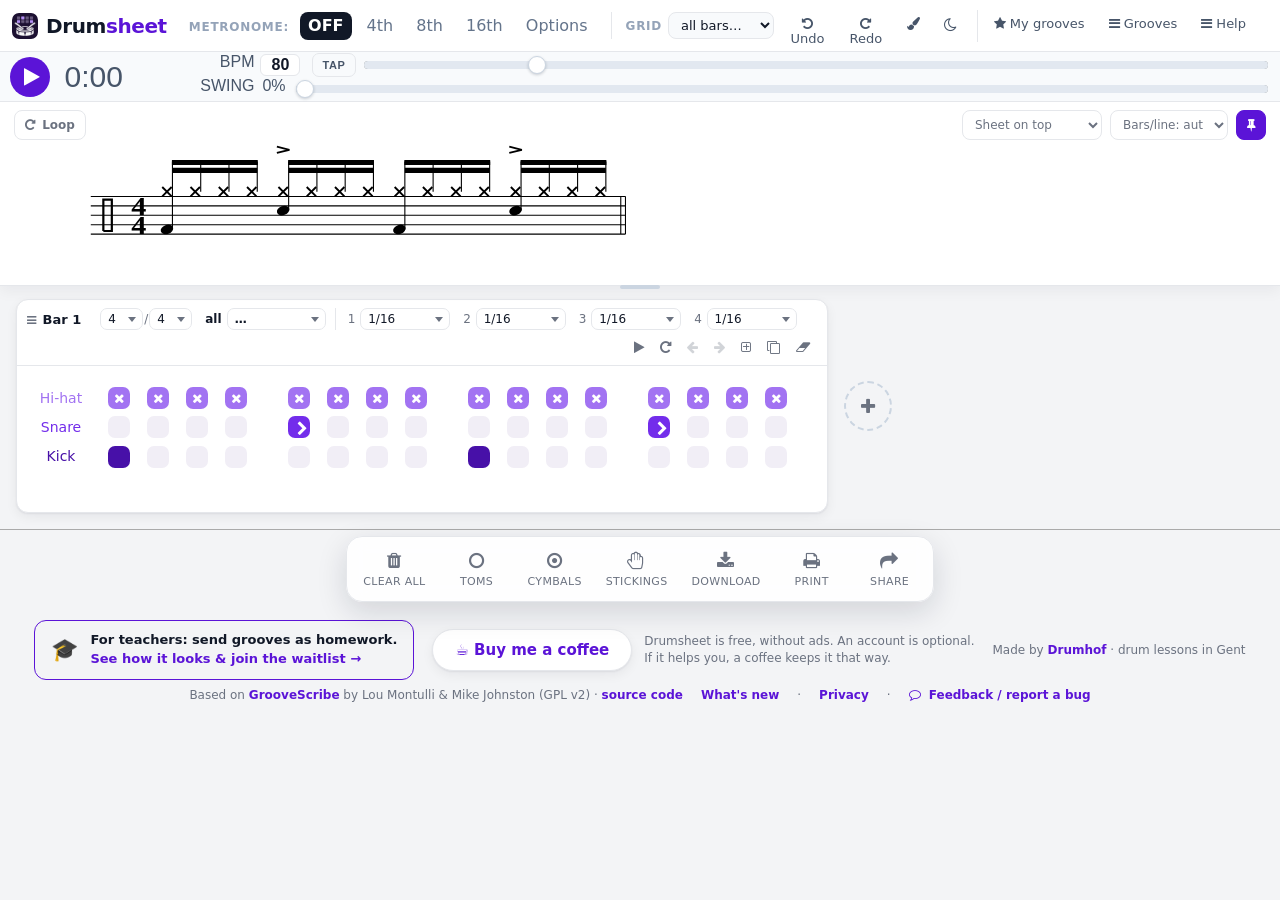
==== commit 8a43538c: "Publish: snare "Tap adds" setting and its What's new entry Cache version bumped to 1795699048 so bro" ====
--- a/docs/index.html
+++ b/docs/index.html
@@ -108,9 +108,9 @@
 
 
 		<link rel="stylesheet" type="text/css" href="font-awesome/4.7.0/css/font-awesome.min.css">
-	    <link rel="stylesheet" type="text/css" href="css/groove_writer_orange.css?v=1795626119">
-		<link rel="stylesheet" type="text/css" href="css/groove_display_orange.css?v=1795626119">
-		<link rel="stylesheet" type="text/css" href="css/groove_ben_modern.css?v=1795626119">
+	    <link rel="stylesheet" type="text/css" href="css/groove_writer_orange.css?v=1795699048">
+		<link rel="stylesheet" type="text/css" href="css/groove_display_orange.css?v=1795699048">
+		<link rel="stylesheet" type="text/css" href="css/groove_ben_modern.css?v=1795699048">
 
 		<!--   Other peoples JS libraries    -->
 		<!-- <script src="./MIDI.js/js/MIDI/MIDI.JS.min.js" type="text/javascript"></script> -->
@@ -605,7 +605,7 @@
 
 
 		<!-- App entry point: ES module that boots the app and runs page-load init. -->
-		<script type="module" src="js/main.js?v=1795626119"></script>
+		<script type="module" src="js/main.js?v=1795699048"></script>
 
 
 	</div>
--- a/docs/css/groove_ben_modern.css
+++ b/docs/css/groove_ben_modern.css
@@ -540,6 +540,21 @@
 .noteContextMenu > ul.list li:not(.ben-convert) + li.ben-convert { border-top: 1px solid var(--ben-line); border-radius: 0 0 8px 8px; margin-top: 4px; padding-top: 9px; }
 .noteContextMenu > ul.list li.ben-convert b { color: var(--ben-ink); font-weight: 600; }
 .noteContextMenu > ul.list li.ben-convert:hover { background: var(--ben-accent-soft); }
+/* snare menu: "Tap adds  Normal | Accent | Ghost" (a setting, not an action) */
+.noteContextMenu > ul.list li.ben-tap-row {
+  display: flex; align-items: center; justify-content: space-between; gap: 8px; cursor: default;
+  border-bottom: 1px solid var(--ben-line); border-radius: 8px 8px 0 0; margin-bottom: 4px; padding-bottom: 9px;
+}
+.noteContextMenu > ul.list li.ben-tap-row:hover { background: none; }
+.ben-tap-row .ben-tap-label { color: var(--ben-muted); font-size: 12px; white-space: nowrap; }
+.ben-tap-row .ben-tap-opts { display: inline-flex; border: 1px solid var(--ben-line); border-radius: 8px; overflow: hidden; }
+.ben-tap-row .ben-tap-opts button {
+  border: none; background: transparent; color: var(--ben-ink); font: inherit; font-size: 12px;
+  padding: 4px 9px; cursor: pointer;
+}
+.ben-tap-row .ben-tap-opts button + button { border-left: 1px solid var(--ben-line); }
+.ben-tap-row .ben-tap-opts button:hover { background: var(--ben-accent-soft); }
+.ben-tap-row .ben-tap-opts button.on { background: var(--ben-accent); color: #fff; }
 
 /* ---- grid for all bars (replaces the old left bar) ---- */
 #benGridAll { display: inline-flex; align-items: center; gap: 6px; margin-left: 14px; padding-left: 14px; border-left: 1px solid #334155; }
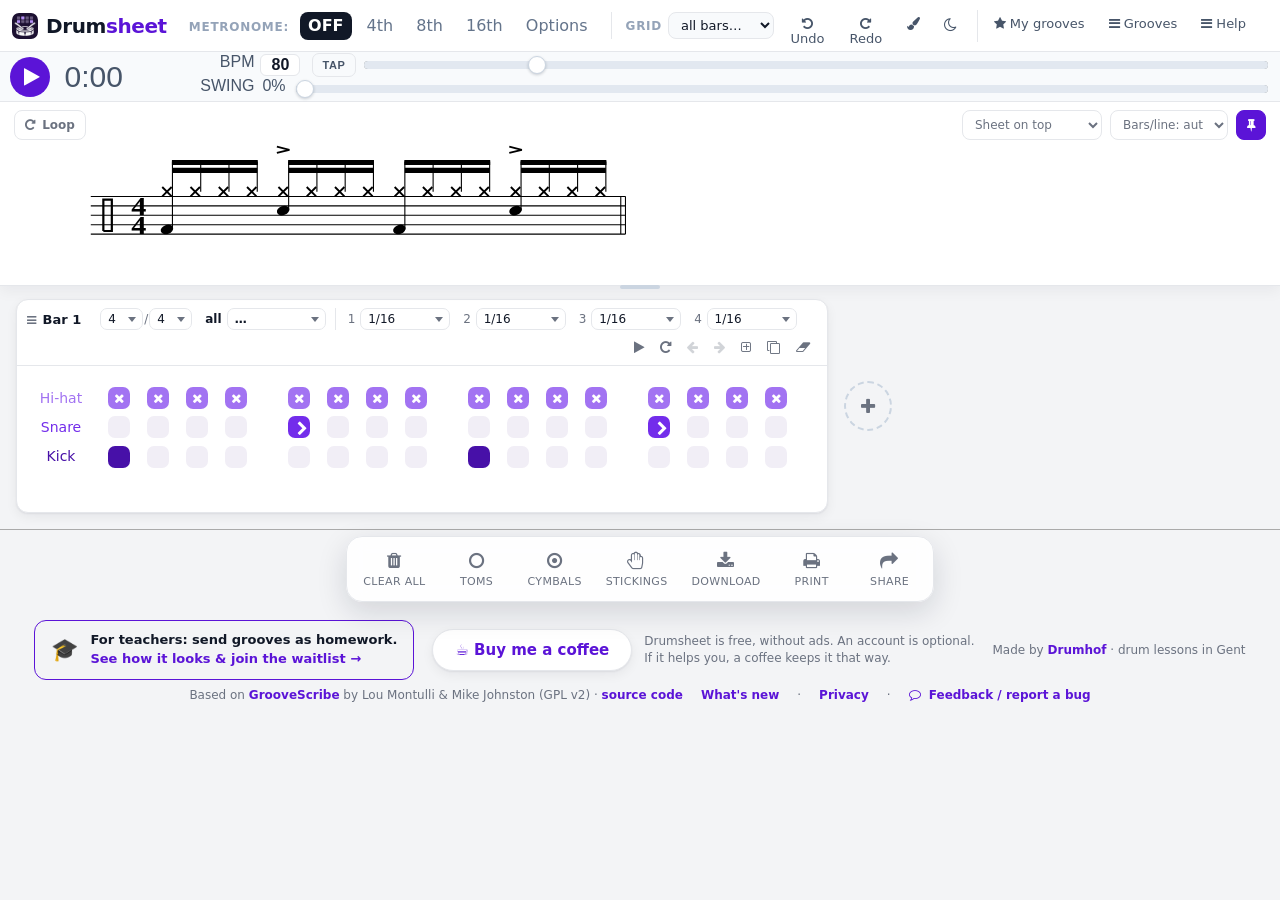
==== commit 4b656352: "Publish: snare "Tap adds" setting follows the account Cache version bumped to 1795727977 so browsers" ====
--- a/docs/index.html
+++ b/docs/index.html
@@ -108,9 +108,9 @@
 
 
 		<link rel="stylesheet" type="text/css" href="font-awesome/4.7.0/css/font-awesome.min.css">
-	    <link rel="stylesheet" type="text/css" href="css/groove_writer_orange.css?v=1795699048">
-		<link rel="stylesheet" type="text/css" href="css/groove_display_orange.css?v=1795699048">
-		<link rel="stylesheet" type="text/css" href="css/groove_ben_modern.css?v=1795699048">
+	    <link rel="stylesheet" type="text/css" href="css/groove_writer_orange.css?v=1795727977">
+		<link rel="stylesheet" type="text/css" href="css/groove_display_orange.css?v=1795727977">
+		<link rel="stylesheet" type="text/css" href="css/groove_ben_modern.css?v=1795727977">
 
 		<!--   Other peoples JS libraries    -->
 		<!-- <script src="./MIDI.js/js/MIDI/MIDI.JS.min.js" type="text/javascript"></script> -->
@@ -605,7 +605,7 @@
 
 
 		<!-- App entry point: ES module that boots the app and runs page-load init. -->
-		<script type="module" src="js/main.js?v=1795699048"></script>
+		<script type="module" src="js/main.js?v=1795727977"></script>
 
 
 	</div>
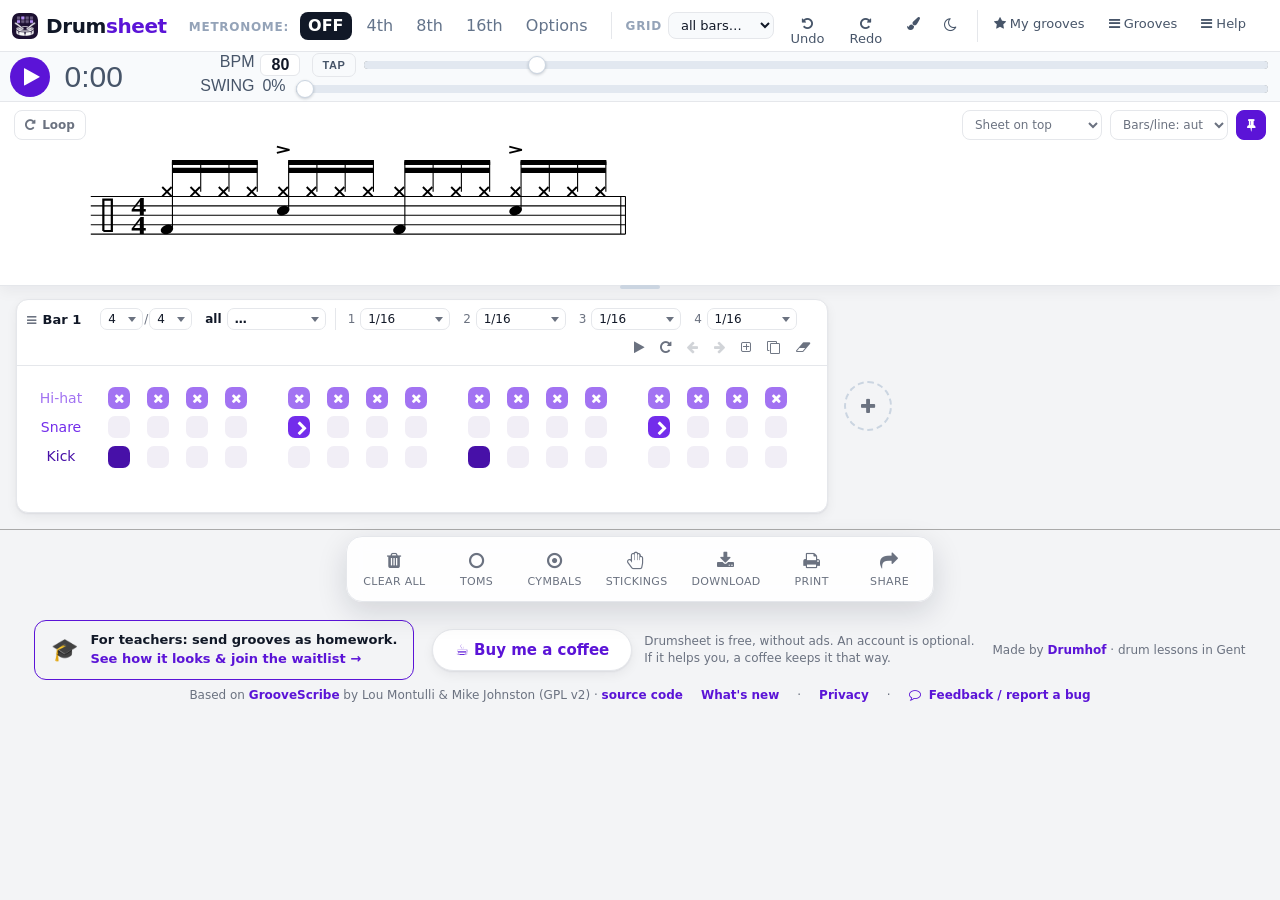
==== commit 7d225133: "Publish: Drumsheet passes the groove link to the Drumhof teacher page Cache version bumped to 179579" ====
--- a/docs/index.html
+++ b/docs/index.html
@@ -108,9 +108,9 @@
 
 
 		<link rel="stylesheet" type="text/css" href="font-awesome/4.7.0/css/font-awesome.min.css">
-	    <link rel="stylesheet" type="text/css" href="css/groove_writer_orange.css?v=1795727977">
-		<link rel="stylesheet" type="text/css" href="css/groove_display_orange.css?v=1795727977">
-		<link rel="stylesheet" type="text/css" href="css/groove_ben_modern.css?v=1795727977">
+	    <link rel="stylesheet" type="text/css" href="css/groove_writer_orange.css?v=1795791453">
+		<link rel="stylesheet" type="text/css" href="css/groove_display_orange.css?v=1795791453">
+		<link rel="stylesheet" type="text/css" href="css/groove_ben_modern.css?v=1795791453">
 
 		<!--   Other peoples JS libraries    -->
 		<!-- <script src="./MIDI.js/js/MIDI/MIDI.JS.min.js" type="text/javascript"></script> -->
@@ -605,7 +605,7 @@
 
 
 		<!-- App entry point: ES module that boots the app and runs page-load init. -->
-		<script type="module" src="js/main.js?v=1795727977"></script>
+		<script type="module" src="js/main.js?v=1795791453"></script>
 
 
 	</div>
